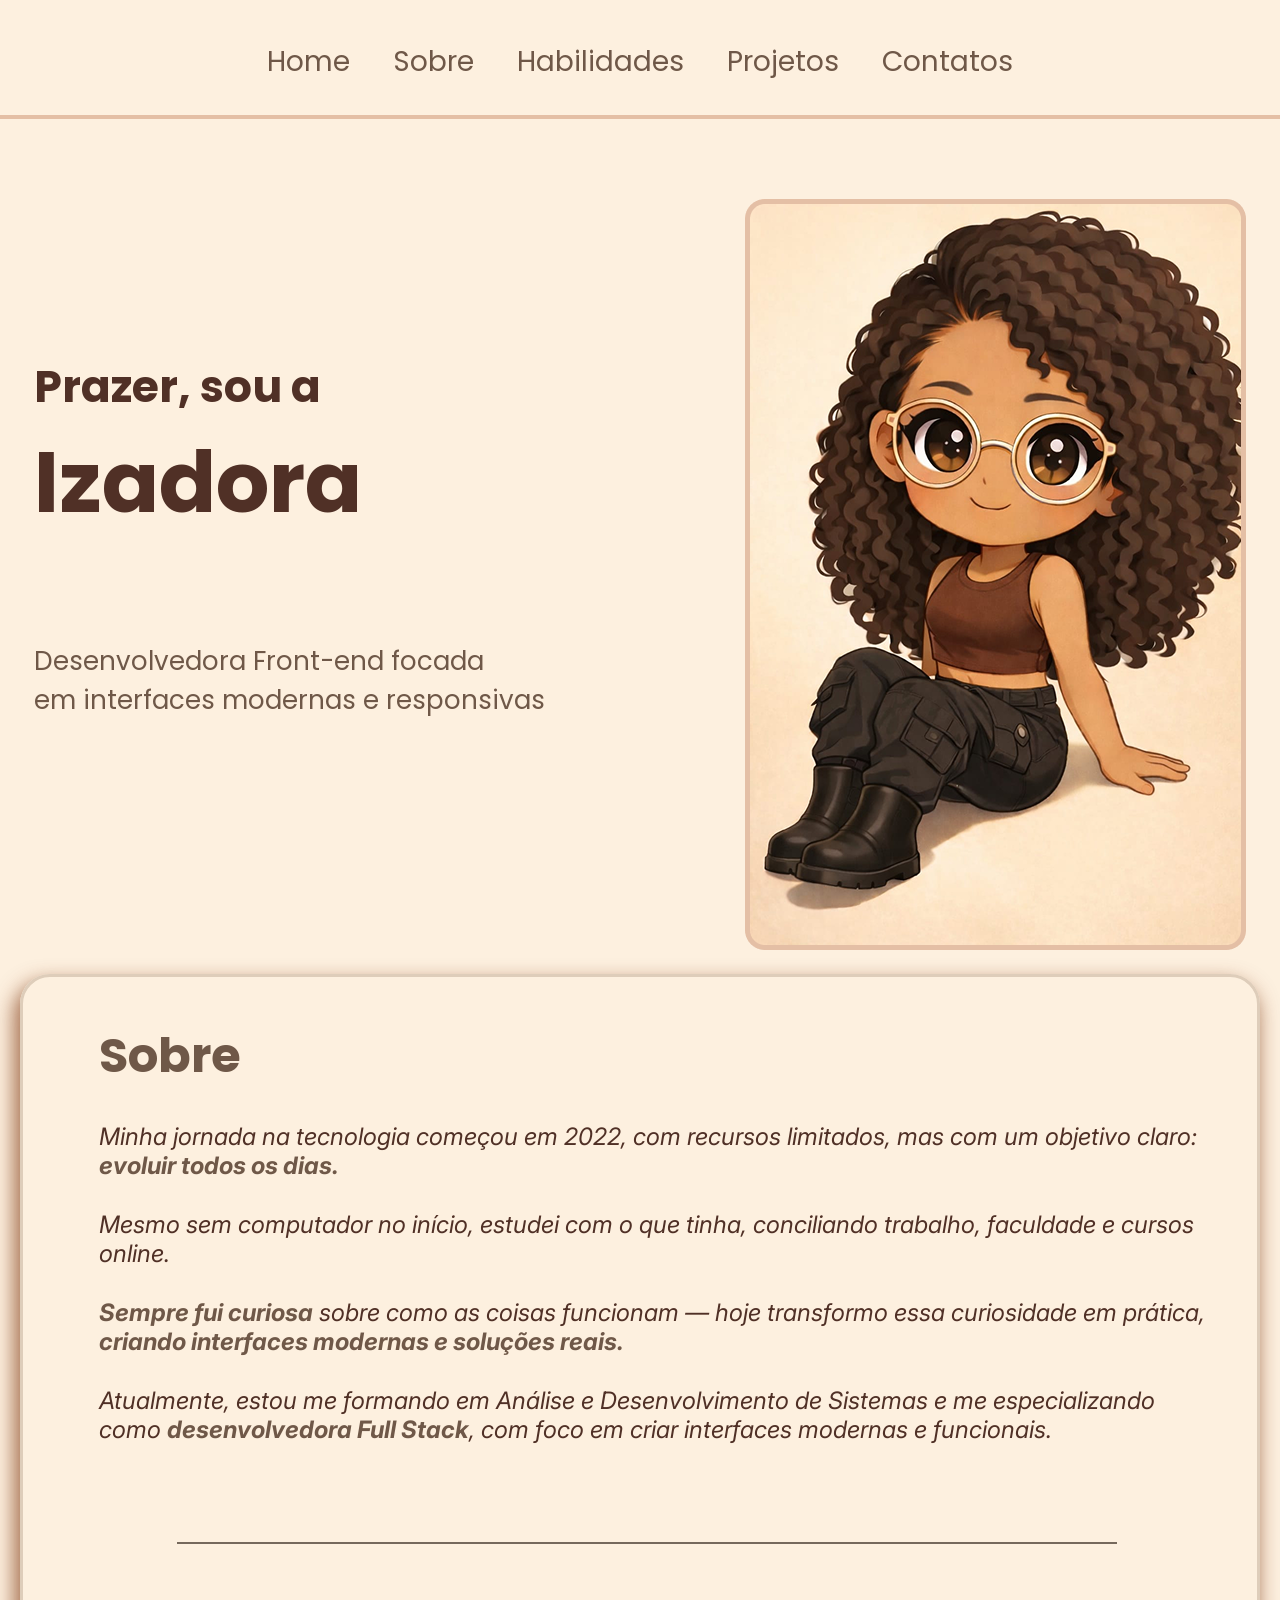
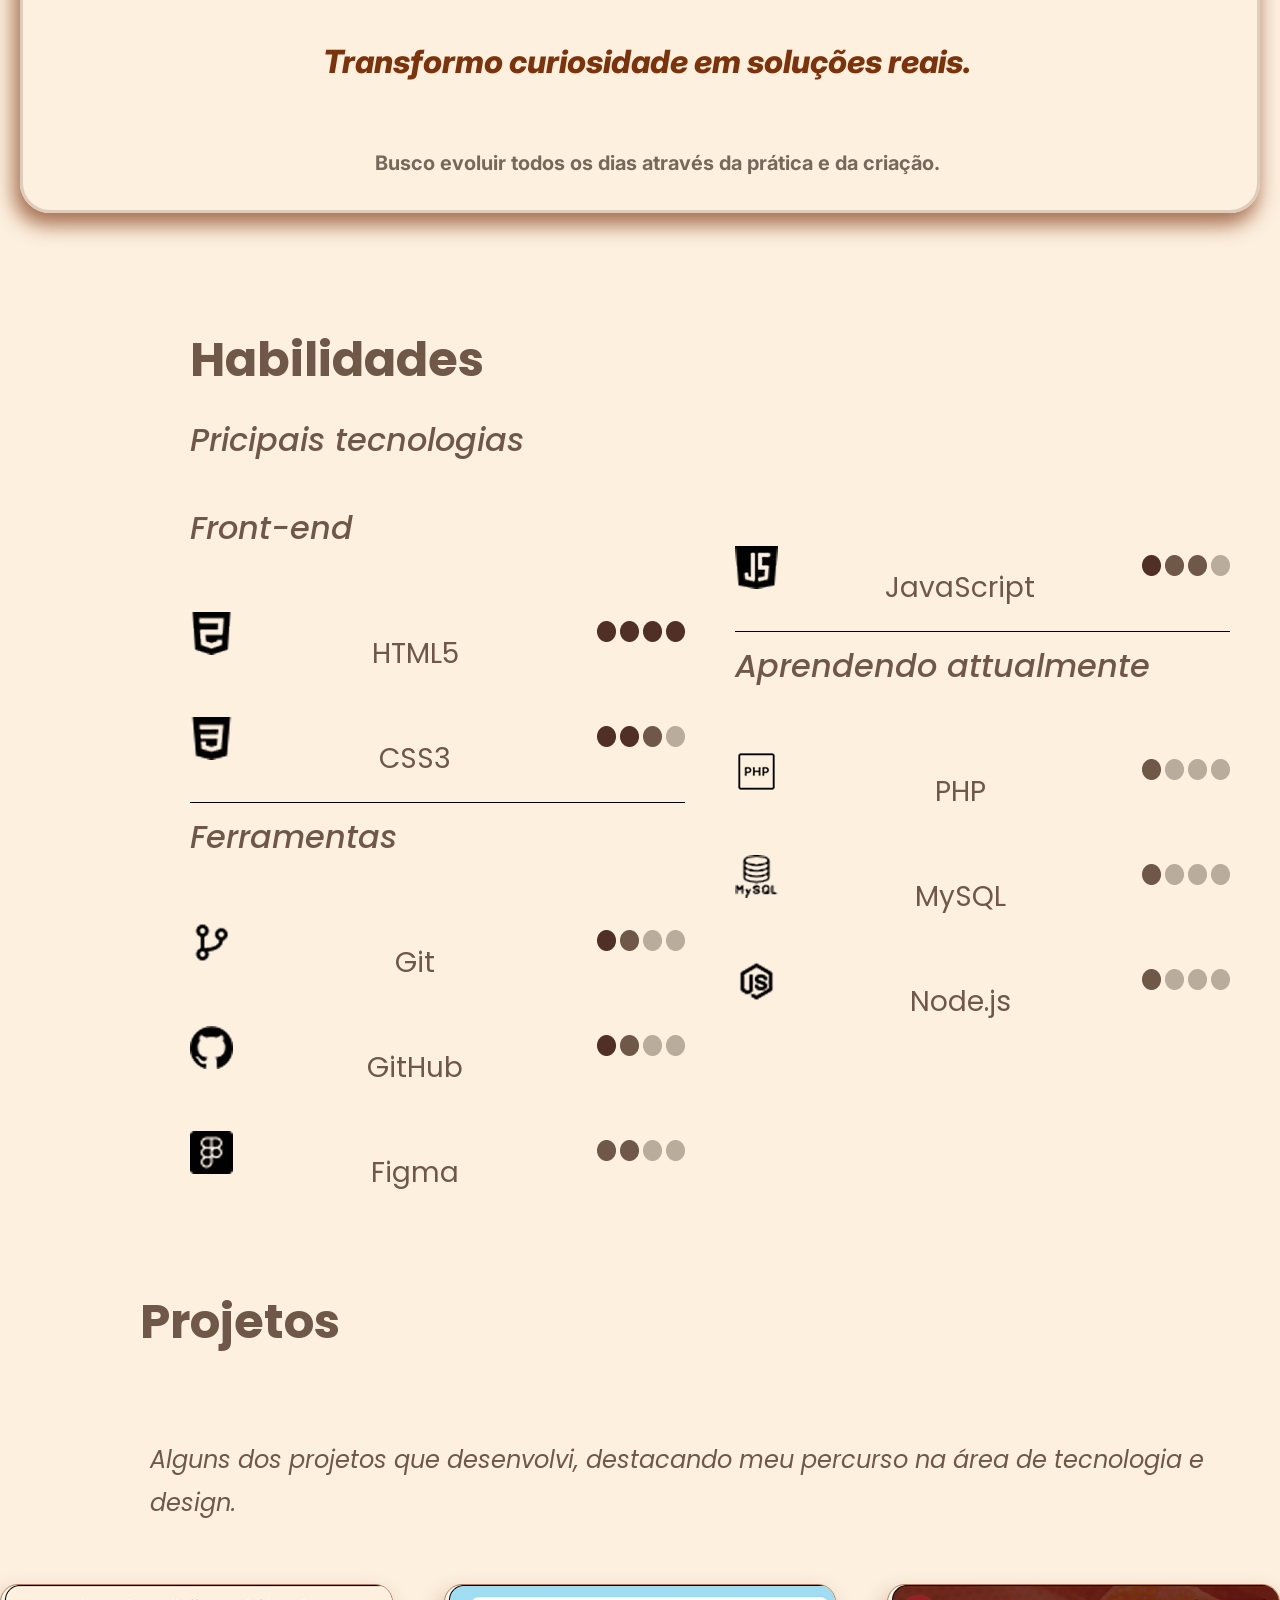
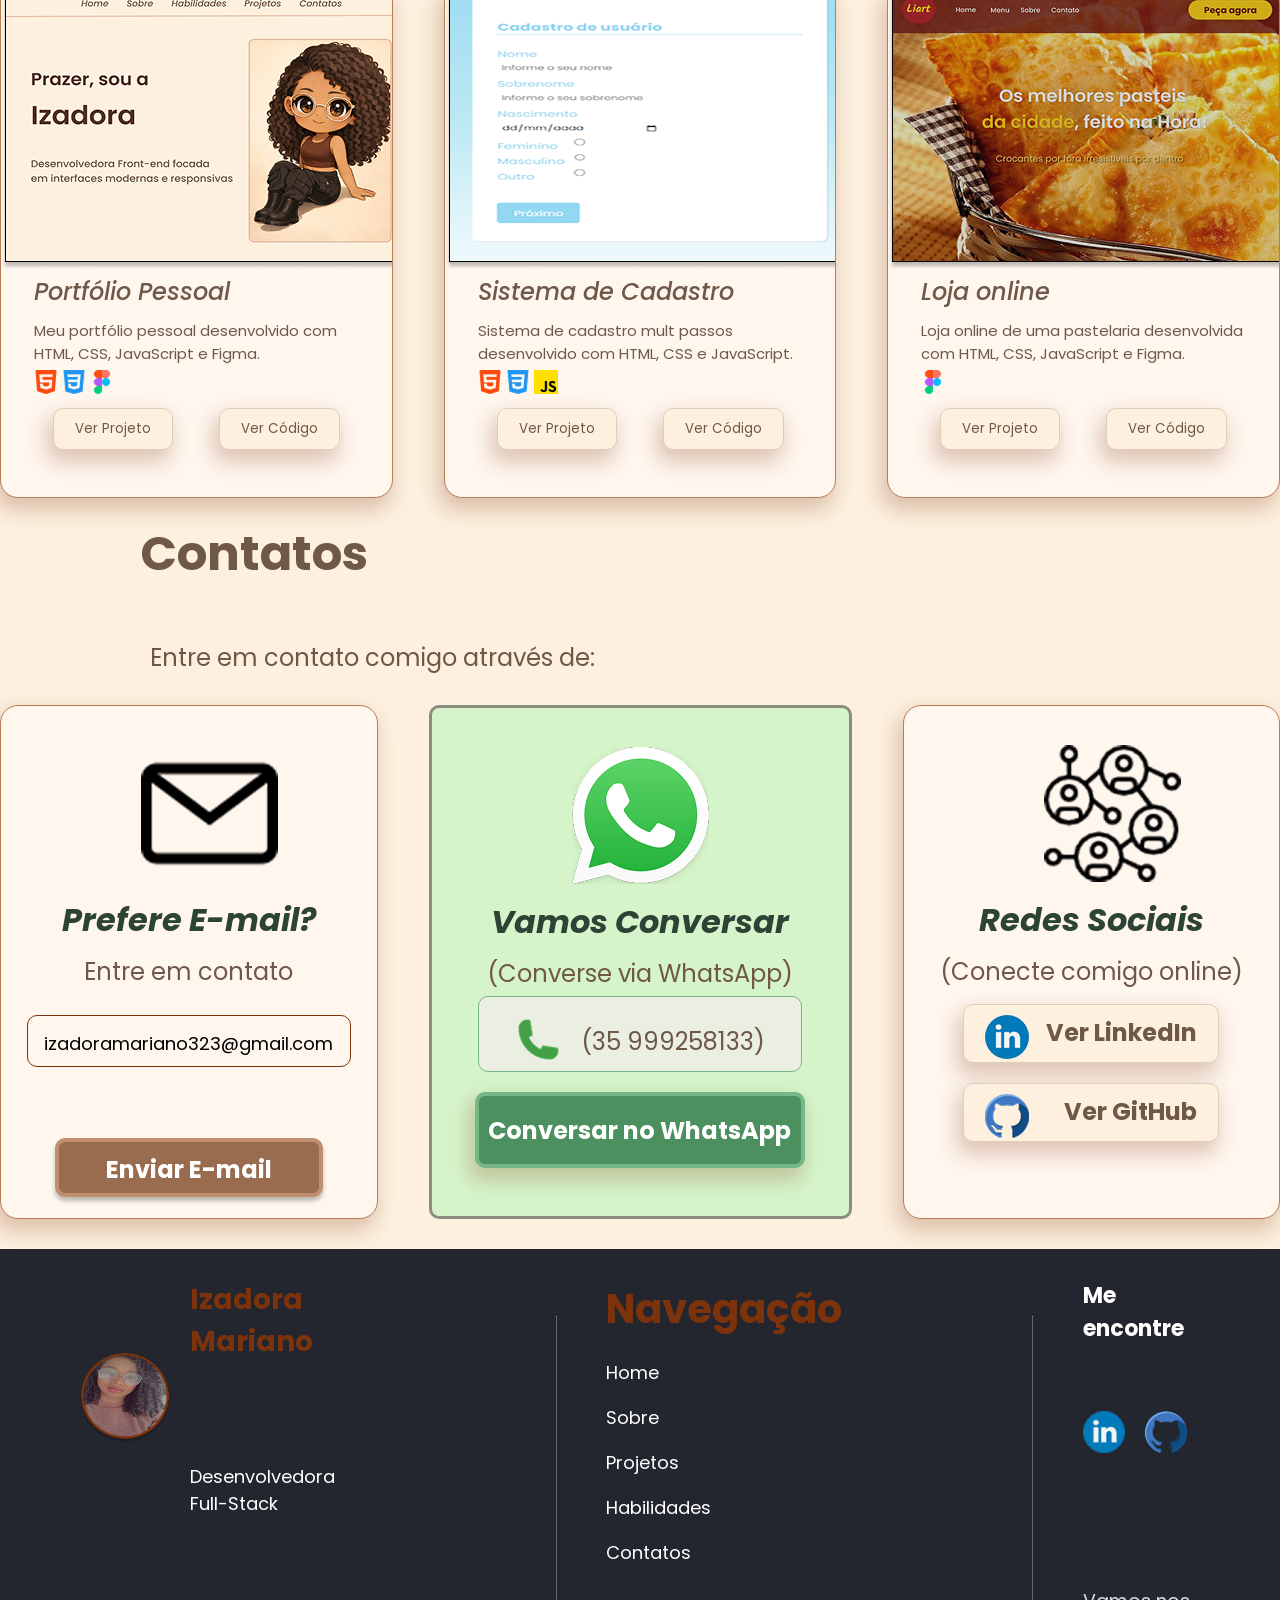
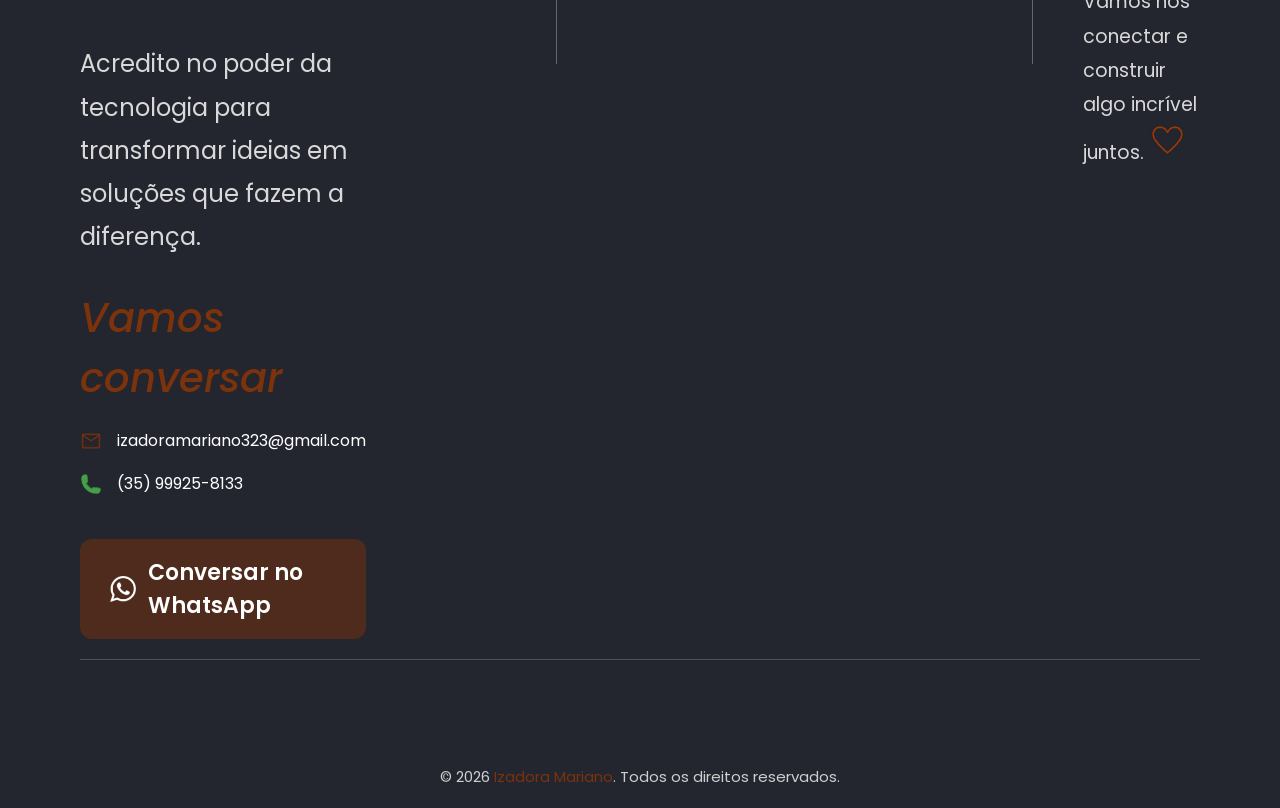
==== index.html @ abb90413 "ajustando o sobre e skill" ====
<!DOCTYPE html>
<html lang="pt-br">

<head>
    <meta charset="UTF-8">
    <meta name="viewport" content="width=device-width, initial-scale=1.0">
    <link rel="stylesheet" href="estilos/style.css">
    <link rel="stylesheet" href="estilos/sobre.css">
    <link rel="stylesheet" href="estilos/skill.css">
    <link rel="stylesheet" href="estilos/works.css">
    <link rel="stylesheet" href="estilos/contato.css">
    <link rel="stylesheet" href="estilos/footer.css">

    <title>Portifólio</title>
</head>

<body>
    <header>
        <nav>
            <a href="#casa">Home</a>
            <a href="#about">Sobre</a>
            <a href="#skills">Habilidades</a>
            <a href="#works">Projetos</a>
            <a href="#cont">Contatos</a>
        </nav>
    </header>
    <section class="home" id="casa">
        <div class="text-home">
            <h1>Prazer, sou a <br> <span>Izadora</span></h1>
            <p>Desenvolvedora Front-end focada <br>
                em interfaces modernas e responsivas</p>
        </div>
        <div class="image-home">
            <img src="assets/chibi-me.png" alt="">
        </div>
    </section>

    <section class="sobre" id="about">
        <div class="text-sobre">
            <h2>Sobre</h2>
            <p>Minha jornada na tecnologia começou em 2022, com recursos limitados, mas com um objetivo claro:
                <span>evoluir todos os dias.</span>
            </p>
            <p>
                Mesmo sem computador no início, estudei com o que tinha, conciliando trabalho, faculdade e cursos
                online.</p>
            <p>
                <span>Sempre fui curiosa</span> sobre como as coisas funcionam — hoje transformo essa curiosidade em
                prática, <span>
                    criando
                    interfaces modernas e soluções reais.
                </span>
            </p>
            <p>Atualmente, estou me formando em Análise e Desenvolvimento de Sistemas e me especializando como
                <span>desenvolvedora Full Stack</span>, com foco em criar interfaces modernas e funcionais.
            </p>
            <hr>
            <h3>Transformo curiosidade em soluções reais.</h3>
            <p class="frase">Busco evoluir todos os dias através da prática e da criação.</p>
        </div>
    </section>


    <section class="habilidades" id="skills">
        <h2>Habilidades</h2>
        <p class="subtitulo">Pricipais tecnologias</p>
        <div class="habilidade-conteudo">
            <div class="esquerda">
                <h3>Front-end</h3>
                <div class="skill">
                    <img src="assets/icons/html (1) 1.png" alt="Icon do HTML5">
                    <a href="#">HTML5</a>
                    <div class="nivel">
                        <img src="assets/icons/bolina-g.png" alt="Bolinha marrom escuro">
                        <img src="assets/icons/bolina-g.png" alt="Bolinha marrom escuro">
                        <img src="assets/icons/bolina-g.png" alt="Bolinha marrom escuro">
                        <img src="assets/icons/bolina-g.png" alt="Bolinha marrom escuro">
                    </div>
                </div>

                <div class="skill">
                    <img src="assets/icons/css-3 1.png" alt="Icon do CSS3">
                    <a href="#">CSS3</a>
                    <div class="nivel">
                        <img src="assets/icons/bolina-g.png" alt="Bolinha marrom escuro">
                        <img src="assets/icons/bolina-g.png" alt="Bolinha marrom escuro">
                        <img src="assets/icons/bolinha-m.png" alt="Bolinha marrom medio">
                        <img src="assets/icons/bolinha-p.png" alt="Bolinha marrom claro">
                    </div>
                </div>

                <hr>

                <h3>Ferramentas</h3>


                <div class="skill">
                    <img src="assets/icons/git 1.png" alt="Icon do GIT">
                    <a href="#">Git</a>
                    <div class="nivel">
                        <img src="assets/icons/bolina-g.png" alt="Bolinha marrom escuro">
                        <img src="assets/icons/bolinha-m.png" alt="Bolinha marrom medio">
                        <img src="assets/icons/bolinha-p.png" alt="Bolinha marrom claro">
                        <img src="assets/icons/bolinha-p.png" alt="Bolinha marrom claro">
                    </div>
                </div>

                <div class="skill">
                    <img src="assets/icons/github (1) 1.png" alt="Icon do GitHub">
                    <a href="#">GitHub</a>
                    <div class="nivel">
                        <img src="assets/icons/bolina-g.png" alt="Bolinha marrom escuro">
                        <img src="assets/icons/bolinha-m.png" alt="Bolinha marrom medio">
                        <img src="assets/icons/bolinha-p.png" alt="Bolinha marrom claro">
                        <img src="assets/icons/bolinha-p.png" alt="Bolinha marrom claro">
                    </div>
                </div>

                <div class="skill">
                    <img src="assets/icons/figma 1.png" alt="Icon do Figma">
                    <a href="#">Figma</a>
                    <div class="nivel">
                        <img src="assets/icons/bolinha-m.png" alt="Bolinha marrom medio">
                        <img src="assets/icons/bolinha-m.png" alt="Bolinha marrom medio">
                        <img src="assets/icons/bolinha-p.png" alt="Bolinha marrom claro">
                        <img src="assets/icons/bolinha-p.png" alt="Bolinha marrom claro">
                    </div>
                </div>



            </div>

            <div class="direita">
                <div class="skill">
                    <img src="assets/icons/script-java 1.png" alt="Icon do JavaScript">
                    <a href="#">JavaScript </a>
                    <div class="nivel">
                        <img src="assets/icons/bolina-g.png" alt="Bolinha marrom escuro">
                        <img src="assets/icons/bolinha-m.png" alt="Bolinha marrom medio">
                        <img src="assets/icons/bolinha-m.png" alt="Bolinha marrom medio">
                        <img src="assets/icons/bolinha-p.png" alt="Bolinha marrom claro">
                    </div>
                </div>

                <hr>

                <h3>Aprendendo attualmente</h3>

                <div class="skill">
                    <img src="assets/icons/php-50 1.png" alt="Icon do PHP">
                    <a href="#">PHP</a>
                    <div class="nivel">
                        <img src="assets/icons/bolinha-m.png" alt="Bolinha marrom medio">
                        <img src="assets/icons/bolinha-p.png" alt="Bolinha marrom claro">
                    <img src="assets/icons/bolinha-p.png" alt="Bolinha marrom claro">
                        <img src="assets/icons/bolinha-p.png" alt="Bolinha marrom claro">
                    </div>
                </div>

                <div class="skill">
                    <img src="assets/icons/mysql 1.png" alt="Icon do MySQL">
                    <a href="#">MySQL</a>
                    <div class="nivel">
                    <img src="assets/icons/bolinha-m.png" alt="Bolinha marrom medio">
                        <img src="assets/icons/bolinha-p.png" alt="Bolinha marrom claro">
                        <img src="assets/icons/bolinha-p.png" alt="Bolinha marrom claro">
                        <img src="assets/icons/bolinha-p.png" alt="Bolinha marrom claro">
                    </div>
                </div>

                <div class="skill">
                    <img src="assets/icons/nodejs 1.png" alt="Icon do Node.js">
                    <a href="#">Node.js</a>
                    <div class="nivel">
                        <img src="assets/icons/bolinha-m.png" alt="Bolinha marrom medio">
                        <img src="assets/icons/bolinha-p.png" alt="Bolinha marrom claro">
                        <img src="assets/icons/bolinha-p.png" alt="Bolinha marrom claro">
                        <img src="assets/icons/bolinha-p.png" alt="Bolinha marrom claro">
                    </div>
                </div>

            </div>

        </div>
    </section>


    <section class="work" id="works">

        <h2>Projetos</h2>

        <p class="descricao">
            Alguns dos projetos que desenvolvi, destacando meu percurso
            na área de tecnologia e design.
        </p>

        <div class="box">

            <div class="box-conteiner">

                <div class="content">

                    <img src="assets/icons/port-mini.png" alt="Portfólio">

                    <h3>Portfólio Pessoal</h3>

                    <p>
                        Meu portfólio pessoal desenvolvido com HTML,
                        CSS, JavaScript e Figma.
                    </p>

                    <div class="tecnologias">

                        <img src="assets/icons/html-5 pp.png">
                        <img src="assets/icons/css-3 pp.png">
                        <img src="assets/icons/figma pp.png">

                    </div>

                    <div class="botoes">

                        <button>Ver Projeto</button>
                        <button>Ver Código</button>

                    </div>



                </div>



            </div>


            <div class="box-conteiner">

                <div class="content">

                    <img src="assets/icons/formulario.png" alt="formulario">

                    <h3>Sistema de Cadastro</h3>

                    <p>
                        Sistema de cadastro mult passos desenvolvido com HTML, CSS e JavaScript.
                    </p>

                    <div class="tecnologias">

                        <img src="assets/icons/html-5 pp.png">
                        <img src="assets/icons/css-3 pp.png">
                        <img src="assets/icons/js pp.png">

                    </div>

                    <div class="botoes">

                        <button>Ver Projeto</button>
                        <button>Ver Código</button>

                    </div>



                </div>



            </div>

            <div class="box-conteiner">

                <div class="content">


                    <img src="assets/icons/loja-mini.png" alt="Loja">

                    <h3>Loja online</h3>

                    <p>
                        Loja online de uma pastelaria desenvolvida com HTML, CSS, JavaScript e Figma.
                    </p>

                    <div class="tecnologias">

                        <img src="assets/icons/figma pp.png">

                    </div>

                    <div class="botoes">

                        <button>Ver Projeto</button>
                        <button>Ver Código</button>

                    </div>



                </div>



            </div>

        </div>


    </section>

    <section class="contatos" id="cont">
        <h2>Contatos</h2>
        <p>Entre em contato comigo através de:</p>

        <div class="box-cont">
            <div class="cont-conteiner">
                <div class="cont-conteudo">
                    <img src="assets/icons/e-mail (1) 1.png" alt="e-mail">

                    <h3>Prefere E-mail?</h3>
                    <p>Entre em contato </p>
                    <p id="e-mail">izadoramariano323@gmail.com</p>
                    <div class="botao">
                        <button>Enviar E-mail</button>
                    </div>
                </div>
            </div>

            <div class="cont-whats">
                <div class="cont-conteudo">
                    <img src="assets/icons/whatsapp (1) 1.png" alt="whatsapp">

                    <h3>Vamos Conversar</h3>
                    <p>(Converse via WhatsApp) </p>
                    <div class="chamada">
                        <img src="assets/icons/chamada-telefonica 1.png" alt="chamada">
                        <p>(35 999258133)</p>
                    </div>
                    <div class="btn-whats">
                        <button>Conversar no WhatsApp</button>
                    </div>
                </div>
            </div>

            <div class="cont-conteiner">
                <div class="cont-conteudo">
                    <img src="assets/icons/rede 1.png" alt="rede">

                    <h3>Redes Sociais</h3>
                    <p>(Conecte comigo online)</p>
                    <div class="botao-box">
                        <div class="but">
                            <button><img src="assets/icons/linkedin (2) 1.png" alt="linkedin">Ver LinkedIn</button>
                        </div>
                        <div class="but">
                            <button><img src="assets/icons/github.png" alt="github">Ver GitHub</button>
                        </div>
                    </div>
                </div>
            </div>
        </div>
    </section>
    <footer id="cont">

    <div class="footer-container">

        <!-- ================= CONTATO ================= -->

        <div class="footer-contato">

            <div class="perfil">

                <img src="assets/Ellipse 42.png" alt="Imagem da desenvolvedora">

                <div class="apresentacao">
                    <h2>Izadora Mariano</h2>
                    <p>Desenvolvedora Full-Stack</p>
                </div>

            </div>

            <p class="descricao">
                Acredito no poder da tecnologia para transformar ideias em soluções que fazem a diferença.
            </p>

            <h3>Vamos conversar</h3>

            <div class="contato">
                <img src="assets/icons/e-mail-marrom.png" alt="E-mail">
                <span>izadoramariano323@gmail.com</span>
            </div>

            <div class="contato">
                <img src="assets/icons/chamada-telefonica 1.png" alt="Telefone">
                <span>(35) 99925-8133</span>
            </div>

            <a
                href="https://wa.me/5535999258133"
                target="_blank"
                class="but-whats">

                <img src="assets/icons/whatsapp-white.png" alt="WhatsApp">

                Conversar no WhatsApp

            </a>

        </div>

        <!-- Linha -->

        <div class="linha"></div>

        <!-- ================= NAVEGAÇÃO ================= -->

        <div class="footer-nav">

            <h2>Navegação</h2>

            <ul>

                <li><a href="#casa">Home</a></li>

                <li><a href="#about">Sobre</a></li>

                <li><a href="#works">Projetos</a></li>

                <li><a href="#skills">Habilidades</a></li>

                <li><a href="#cont">Contatos</a></li>

            </ul>

        </div>

        <!-- Linha -->

        <div class="linha"></div>

        <!-- ================= REDES SOCIAIS ================= -->

        <div class="footer-social">

            <h2>Me encontre</h2>

            <div class="redes">

                <a href="https://www.linkedin.com/" target="_blank">
                    <img src="assets/icons/linkedin (2) 1.png" alt="LinkedIn">
                </a>

                <a href="https://github.com/" target="_blank">
                    <img src="assets/icons/github.png" alt="GitHub">
                </a>

            </div>

            <p>
                Vamos nos conectar e construir algo incrível juntos. <img src="assets/icons/coração-marrom.png" alt="">
            </p>

        </div>

    </div>

    <!-- ================= COPYRIGHT ================= -->

    <div class="footer-copy">

        <p>
            © 2026 <span>Izadora Mariano</span>. Todos os direitos reservados.
        </p>

    </div>

</footer>
</body>

</html>
---- estilos/style.css ----
@charset "UTF-8";

@import url('https://fonts.googleapis.com/css2?family=Poppins:ital,wght@0,100;0,200;0,300;0,400;0,500;0,600;0,700;0,800;0,900;1,100;1,200;1,300;1,400;1,500;1,600;1,700;1,800;1,900&display=swap');

@import url('https://fonts.googleapis.com/css2?family=Inter:ital,opsz,wght@0,14..32,100..900;1,14..32,100..900&display=swap');

* {
    padding: 0;
    margin: 0;
    box-sizing: border-box;
}

@media (max-width:767px){

.home{

    flex-direction:column-reverse;
    gap:30px;
    padding:30px;
    text-align:center;

}

.text-home{

    text-align:center;

}

h1{

    font-size:42px;

}

h1 span{

    font-size:60px;

}

.text-home p{

    font-size:20px;
    padding-top:20px;

}

.image-home img{

    width:260px;

}

}

body {
    background: #FDF0DF;
}

nav {
    display: flex;
    justify-content: center;
    gap: 43px;
    border-bottom: 4px solid #E4BFA5;
    padding-bottom: 32px;
}

a {
    text-decoration: none;
    padding-top: 41px;
    font-size: 32px;
    font-family: "Poppins", sans-serif;
    color: #6F5848;

}
a:hover{
 transform: scale(0.75);
 border-bottom: 3px solid #DECDBA;

}

.home {
    display: flex;
    justify-content: center;
    align-items: center;
    gap: 200px;

}

.text-home {
    text-align: justify;
}

h1 {
    color: #503026;
    font-size: 44px;
    font-family: "Poppins", sans-serif;
}

h1>span {
    font-size: 85px;
}

p {
    color: #6F5848;
    font-size: 26px;
    font-family: "Poppins", sans-serif;
    padding-top: 95px;
}
@keyframes float {
  0% {
    transform: translateY(0px);
  }

  50% {
    transform: translateY(-12px);
  }

  100% {
    transform: translateY(0px);
  }
}


.image-home {
    padding-top: 80px;
    animation: float 4s ease-in-out infinite;
}

.image-home:hover{
    transform: scale(1.03);
}

@media (max-width:767px){
    nav{
        display: none;
    }
}
---- estilos/sobre.css ----
@charset "UTF-8";

@import url('https://fonts.googleapis.com/css2?family=Poppins:ital,wght@0,100;0,200;0,300;0,400;0,500;0,600;0,700;0,800;0,900;1,100;1,200;1,300;1,400;1,500;1,600;1,700;1,800;1,900&display=swap');

@import url('https://fonts.googleapis.com/css2?family=Inter:ital,opsz,wght@0,14..32,100..900;1,14..32,100..900&display=swap');



* {
    padding: 0;
    margin: 0;
    box-sizing: border-box;
}



.sobre {
    min-height: 100vh;
    padding: 20px; /* menos espaço interno */
    display: flex;
    justify-content: center;
    align-items: flex-start;
}



.text-sobre {
    width: 1320px;
    height: 839px;
    padding: 23px 42px 79px 56px;
    border: 3px solid #DECDBA;
    border-radius: 30px;
    box-shadow: -4px 10px 20px 2px  #7c330cac;
    animation: float 4s ease-in-out infinite;
    
}

.text-sobre>h2 {
    padding: 20px 0 0 20px;
    font-size: 48px;
    font-family: "Poppins", sans-serif;
    color: #6F5848;
}

.text-sobre>p {
    color: #503026;
    font-size: 24px;
    font-family: "Inter", sans-serif;
    font-weight: 400;
    font-style: italic;
    padding-top: 30px;
    margin-left: 20px;
   
}

.text-sobre> p>span{
    color: #6F5848;
    font-weight: bold;
    font-style: italic;
}

.text-sobre>hr{
    margin: 98px;
    border: none;
    height: 2px;
    background-color: #76695C;
}

.text-sobre>h3{
    color: #7C330C;
    font-family: "Inter", sans-serif;
    font-size: 32px;
    font-weight: 800;
    font-style: italic;
    text-align: center;
}

.text-sobre>.frase{
    text-align: center;
    color: #76695C;
    font-size: 20px;
    font-family: "Inter", sans-serif;
    font-weight: bold;
    font-style: normal;
}

@media (max-width:767px){
    .text-sobre{
        width: 95%;        /* ocupa quase toda a largura */
        height: auto;      /* cresce conforme o conteúdo */
        padding: 20px;     /* espaçamento mais leve */
    }

    .text-sobre>h2 {
        font-size: 2rem;   /* título proporcional */
        padding: 10px 0;
    }

    .text-sobre>p {
        font-size: 1rem;   /* texto confortável para leitura */
        font-weight: 300;
        padding-top: 10px;
        margin-left: 0;    /* evita deslocar texto */
    }

    .text-sobre>hr{
        margin: 24px auto; /* centraliza */
        width: 80%;        /* não ultrapassa a tela */
    }

    .text-sobre>h3{
        font-size: 1.3rem;
    }

    .text-sobre>.frase{
        font-size: 1rem;
    }
}
---- estilos/skill.css ----
@charset "UTF-8";

@import url('https://fonts.googleapis.com/css2?family=Poppins:ital,wght@0,100;0,200;0,300;0,400;0,500;0,600;0,700;0,800;0,900;1,100;1,200;1,300;1,400;1,500;1,600;1,700;1,800;1,900&display=swap');

@import url('https://fonts.googleapis.com/css2?family=Inter:ital,opsz,wght@0,14..32,100..900;1,14..32,100..900&display=swap');

* {
    padding: 0;
    margin: 0;
    box-sizing: border-box;
}


.habilidades {
    width: 100%;
    min-height: 100vh; /* ocupa a tela inteira, mas cresce se precisar */
    margin: auto;
    padding: 50px;
}


.habilidades>h2 {
    padding: 20px 0 20px 140px;
    font-size: 48px;
    font-family: "Poppins", sans-serif;
    color: #6F5848;

}

.subtitulo {
    padding: 0 0 0 140px;
}

.subtitulo,
h3 {

    color: #6F5848;
    font-size: 32px;
    font-family: "Poppins", sans-serif;
    font-weight: 500;
    font-style: italic;
    margin-bottom: 40px;
}

.habilidade-conteudo {
    padding: 0 0 0 140px;
    display: grid;
    grid-template-columns: 1fr 1fr;
    gap: 50px;
}

a {
    text-decoration: none;
    padding-top: 41px;
    font-size: 28px;
    font-family: "Poppins", sans-serif;
    color: #6F5848;

}


.skill {
    display: flex;
    justify-content: space-between;
    align-items: center;
    margin: 22px 0;
}

.linha,
hr {

    border: none;
    border-top: 1px solid black;
    margin-bottom: 10px;
}

.linha {
    margin: 35px 0 10px 140px;
}

@media (max-width: 760px){
  .habilidade-conteudo {
    grid-template-columns: 1fr; /* em vez de flex-direction */
    padding: 0; /* remove o padding lateral para caber melhor */
  }

  .esquerda, .direita {
    width: 100%;
  }

  .skill {
    display: flex;
    align-items: center;
    gap: 10px;
  }

  .skill img {
    width: 20px;
    height: auto;
  }

  .habilidades > h2 {
    font-size: 1.5rem;
    text-align: center;
    padding: 20px 0;
  }

  .subtitulo {
    text-align: center;
    font-size: 1rem;
    padding: 0;
  }
}
---- estilos/works.css ----
.work>h2 {
    padding: 20px 0 20px 140px;
    font-size: 48px;
    font-family: "Poppins", sans-serif;
    color: #6F5848;

}

.work>p {
    color: #6F5848;
    font-size: 24px;
    font-family: "Poppins", sans-serif;
    font-weight: 400;
    font-style: italic;
    margin-left: 150px;
    padding: 30px 0 30px 0;
}

.box {
    display: flex;
    justify-content: center;
    gap: 51px;
}



.box-conteiner {
    width: 400px;
    height: 514px;
    background: #fff6ee;
    border-radius: 18px;
    overflow: hidden;

    border: 1px solid #b77d56;

    box-shadow: -4px 10px 20px 2px rgba(124, 51, 12, 0.25);

    transition: .35s;
    animation: float 4s ease-in-out infinite;
}

.content>h3 {
    font-size: 24px;
    margin-bottom: 0;
    padding: 0 33px 0 33px;
    margin-bottom: 10px;
}

.content>p {
    font-size: 15px;
    padding: 0 33px 0 33px;
    margin-bottom: 5px;
}

.tecnologias {
    padding: 0 33px 0 33px;
}

.botoes {
    display: flex;
    justify-content: center;
    gap: 46px;
}

button {
    padding: 10px 21px;
    margin-top: 10px;
    border-radius: 10px;
    background: #FDF0DF;
    color: #6F5848;
    font-family: "Poppins", sans-serif;
    box-shadow: -4px 10px 20px 2px rgba(124, 51, 12, 0.25);
    border: 1px solid #DECDBA;
    cursor: pointer;

}

button:hover {
    text-decoration: underline;
    box-shadow: none;
    padding: 12px 23px;
    transition: 0.3s;


}
---- estilos/contato.css ----
.contatos>h2 {
    padding: 20px 0 20px 140px;
    font-size: 48px;
    font-family: "Poppins", sans-serif;
    color: #6F5848;

}

.contatos>p {
    color: #6F5848;
    font-size: 24px;
    font-family: "Poppins", sans-serif;
    margin-left: 150px;
    padding: 30px 0 30px 0;
}


.box-cont {
    display: flex;
    justify-content: center;
    gap: 51px;
}

.cont-conteiner {
    width: 400px;
    height: 514px;
    background: #fff6ee;
    border-radius: 18px;
    overflow: hidden;

    border: 1px solid #b77d56;

    box-shadow: -4px 10px 20px 2px rgba(124, 51, 12, 0.25);

    transition: .35s;
    animation: float 4s ease-in-out infinite;
}

.cont-conteudo>img {
    margin: 39px 140px 10px;
}

.cont-conteudo>h3 {
    font-size: 32px;
    font-weight: 500;
    text-align: center;
    margin-bottom: 0;
    padding: 0 33px 0 33px;
    margin-bottom: 10px;
}

.cont-conteudo>p {
    text-align: center;
    font-size: 24px;
    padding: 0 33px 0 33px;
    margin-bottom: 5px;
}

#e-mail {
    font-size: 18px;
    color: black;
    padding: 14px 12px 9px 12px;
    margin: 26px;
    border: 1px solid #7C330C;
    border-radius: 10px;
}

.botao {
    display: flex;
    justify-content: center;
    margin-top: 61px;
}

.botao>button {
    width: 268px;
    height: 59px;
    color: white;
    font-size: 24px;
    font-weight: bold;
    font-family: "Poppins", sans-serif;
    background: #996C4F;
    border: 4px solid #C28E70;
    box-shadow: 0 4px 4px 0 rgba(0, 0, 0, 0.25);
}

.cont-whats {
    background: #D6F4CA;
    border: 3px solid #898E80;
    border-radius: 10px;
     animation: float 4s ease-in-out infinite;
}

.cont-conteudo>h3 {
    color: #2D4336;
    font-weight: bold;
}

.chamada {
    display: flex;
    justify-content: center;
    align-items: center;
    gap: 20px;
    background: #EAEFE1;
    width: 324px;
    height: 76px;
    margin: auto;
    padding: 0;
    border: 1px solid #76B788;
    border-radius: 10px;
   

}

.chamada>img {
    margin-top: 10px;
    width: 45px;
    height: 45px;
}

.chamada>p {
    margin-bottom: 80px;
    font-size: 24px;
}

.btn-whats>button {
    color: white;
    font-size: 24px;
    font-family: "Poppins", sans-serif;
    font-weight: bold;
    width: 330px;
    height: 76px;
    background: #4C905F;
    border: 4px solid #76B788;
    margin: 20px 30px 0 43px;
    padding: 0;
}

.botao-box {
    display: flex;
    flex-direction: column;
}

.but>button {
    display: flex;
    justify-content: space-between;
    width: 256px;
    height: 59px;
    margin: 10px auto;
    
    font-size: 24px;
    font-weight: bold;
}

button>img {
    width: 44px;
    height: 44px;
}
---- estilos/footer.css ----
/* ===========================
   FOOTER
=========================== */

footer {
    background-color: #23252F;
    color: #FFFFFF;
    padding: 30px 80px 20px;
    margin-top: 30px;
    font-family: "Poppins", sans-serif;
}

/* Container principal */

.footer-container {
    display: flex;
    justify-content: space-between;
    align-items: flex-start;
    gap: 50px;
}

/* ===========================
   COLUNAS
=========================== */

.footer-contato {
    width: 40%;
}

.footer-nav,
.footer-social {
    width: 25%;
}

/* ===========================
   PERFIL
=========================== */

.perfil {
    display: flex;
    align-items: center;
    gap: 20px;
    margin-bottom: 30px;
}

.perfil img {
    width: 90px;
    height: 90px;
    border-radius: 50%;
    object-fit: cover;
}

.apresentacao h2 {
    font-size: 28px;
    color: #7C330C;
    margin-bottom: 5px;
}

.apresentacao p {
    font-size: 18px;
    color: #FFFFFF;
}

/* ===========================
   DESCRIÇÃO
=========================== */

.descricao {
    margin: 30px 0;
    color: #D9D9D9;
    line-height: 1.8;
    font-size: 24px;
}

/* ===========================
   TÍTULOS
=========================== */

.footer-contato h3,
.footer-nav h2,
.footer-social h2 {
    margin-bottom: 20px;
    font-size: 22px;
}
.footer-contato>h3{
    color: #7C330C;
    font-size: 40px;
}

/* ===========================
   CONTATOS
=========================== */

.contato {
    display: flex;
    align-items: center;
    gap: 15px;
    margin-bottom: 18px;
}

.contato img {
    width: 22px;
    height: 22px;
}

.contato span {
    font-size: 16px;
}

/* ===========================
   BOTÃO WHATSAPP
=========================== */

.but-whats {
    display: inline-flex;
    align-items: center;
    gap: 12px;
    margin-top: 25px;
    padding: 17px 30px;
    background-color: rgb(124, 51, 12, 50%);
    color: white;
    text-decoration: none;
    border-radius: 12px;
    font-weight: 600;
    font-size: 22px;
    transition: 0.3s;
}

.but-whats:hover {
    text-decoration: underline;
    padding: 17px 30px;
}

.but-whats img {
    width: 26px;
    height: 26px;
}

/* ===========================
   LINHAS DIVISÓRIAS
=========================== */

.linha {
    width: 1px;
    min-height: 350px;
    background-color: rgba(255,255,255,0.3);
}

/* ===========================
   NAVEGAÇÃO
=========================== */
.footer-nav h2{
    font-size: 40px;
    color: #7C330C;
}
.footer-nav ul {
    list-style: none;
    padding: 0;
}

.footer-nav li {
    margin-bottom: 18px;
}

.footer-nav a {
    text-decoration: none;
    color: white;
    font-size: 18px;
    transition: 0.3s;
}

.footer-nav a:hover {
    color: #E18A61;
}

/* ===========================
   REDES SOCIAIS
=========================== */

.redes {
    display: flex;
    gap: 20px;
    margin: 25px 0;
}

.redes a {
    transition: 0.3s;
}

.redes a:hover {
    transform: translateY(-5px);
}

.redes img {
    width: 42px;
    height: 42px;
}

.footer-social p {
    color: #D9D9D9;
    line-height: 1.8;
    font-size: 19px;
}


/* ===========================
   COPYRIGHT
=========================== */

.footer-copy {
    margin-top: 20px;
    padding-top: 10px;
    border-top: 1px solid rgba(255,255,255,0.2);
    text-align: center;
}

.footer-copy p {
    color: #CFCFCF;
    font-size: 15px;

}
.footer-copy span{
    color: #7C330C;
}
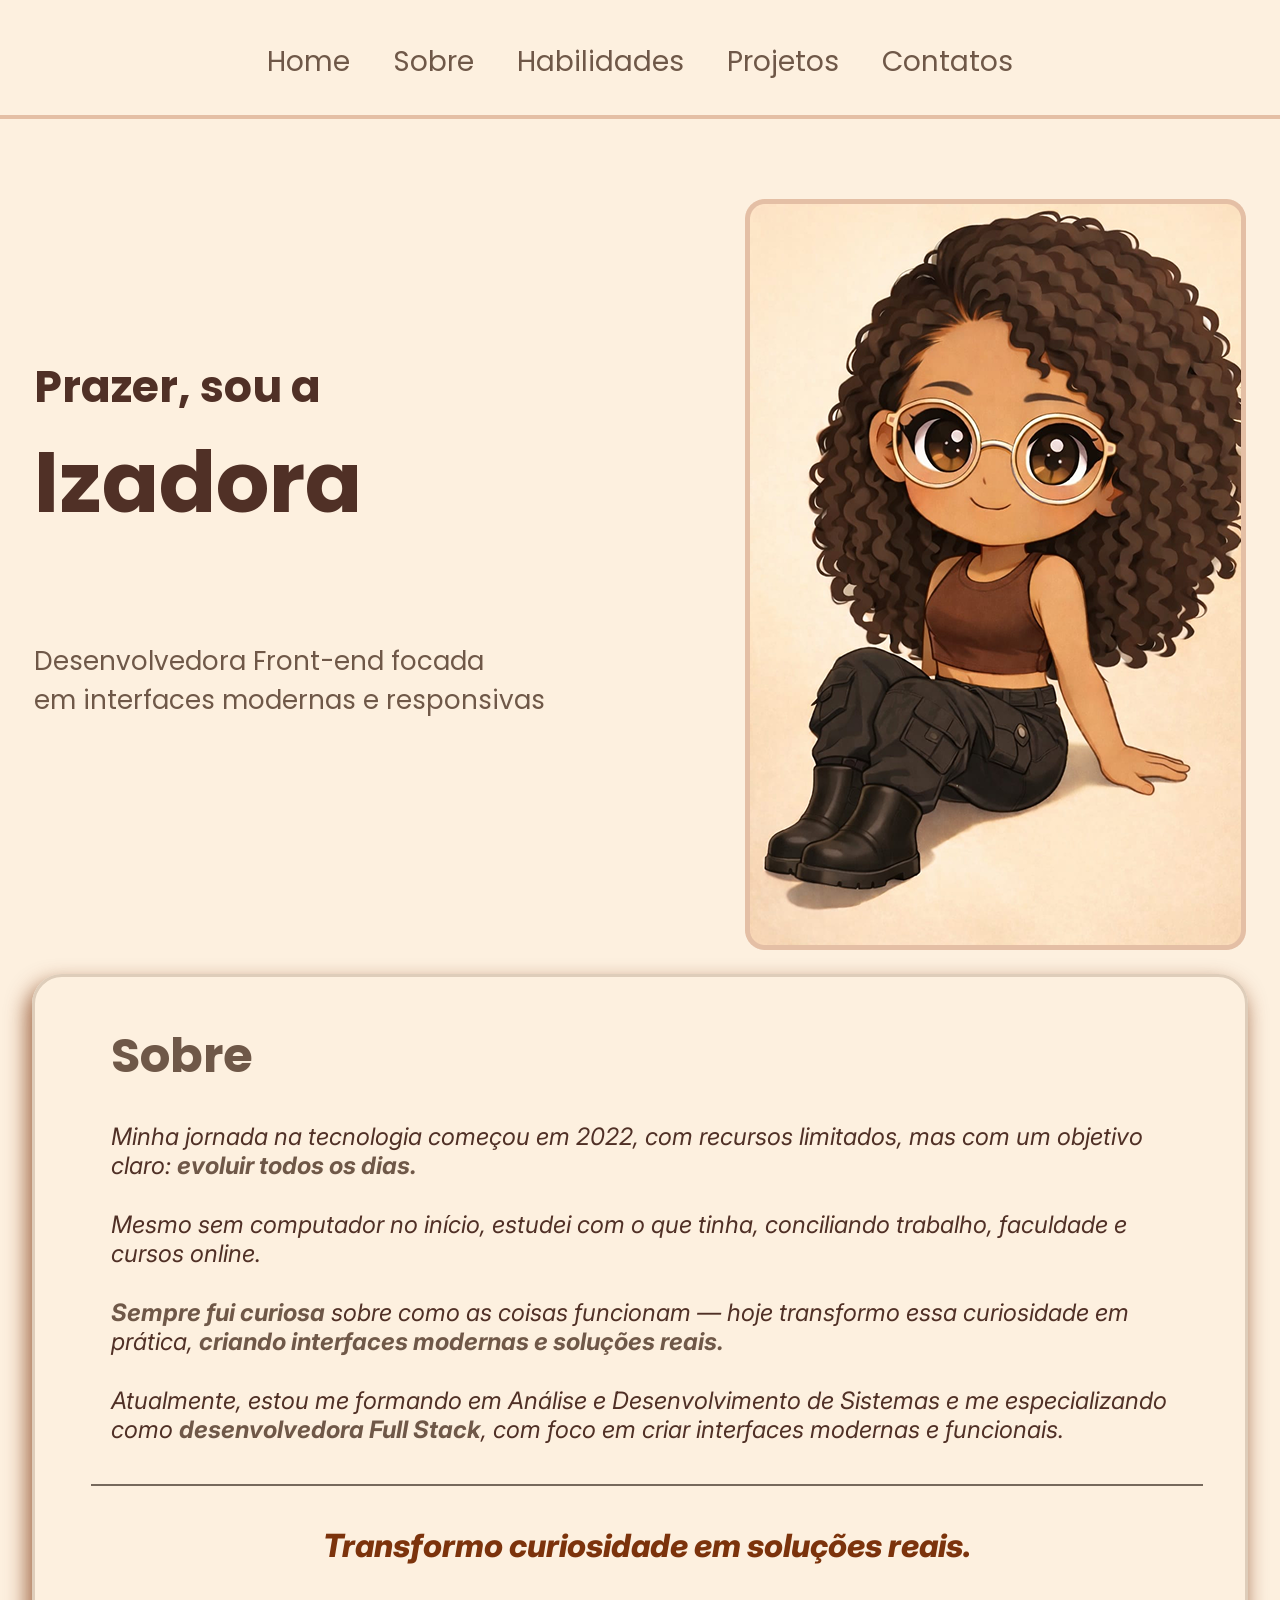
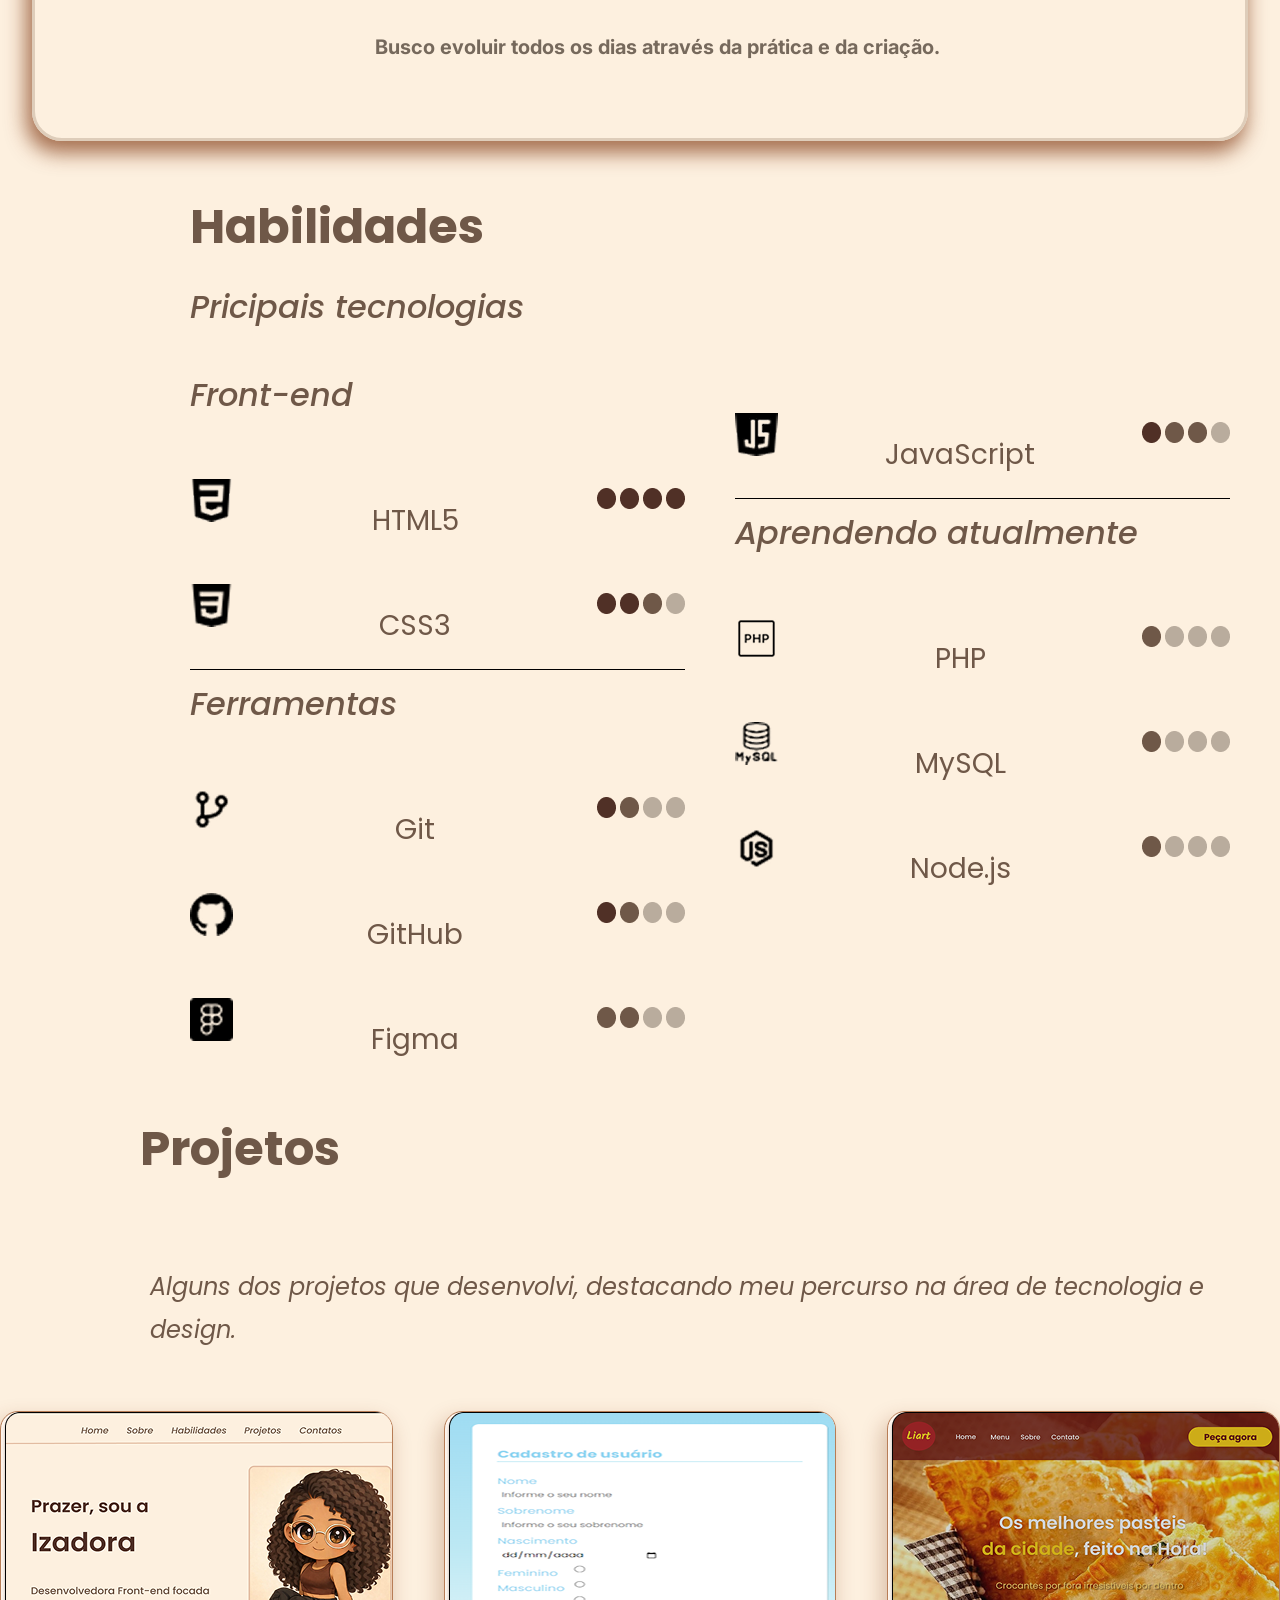
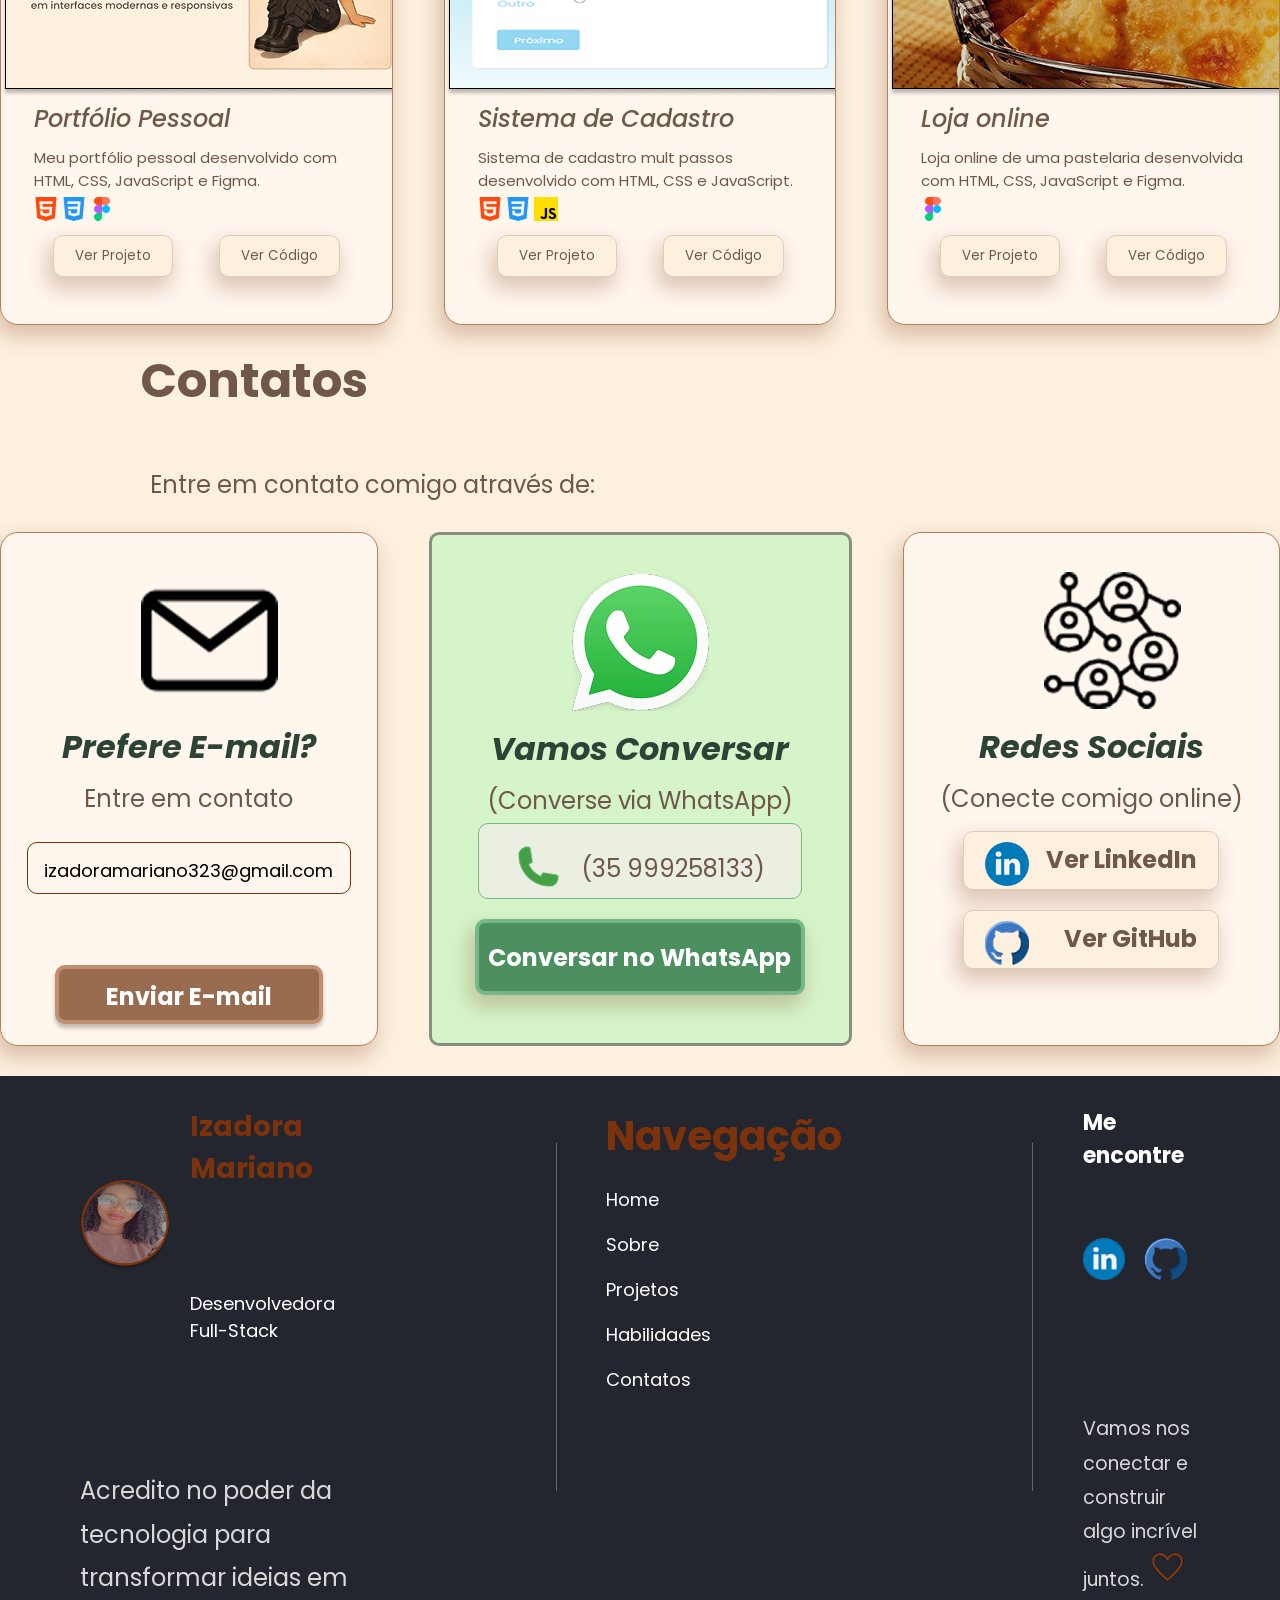
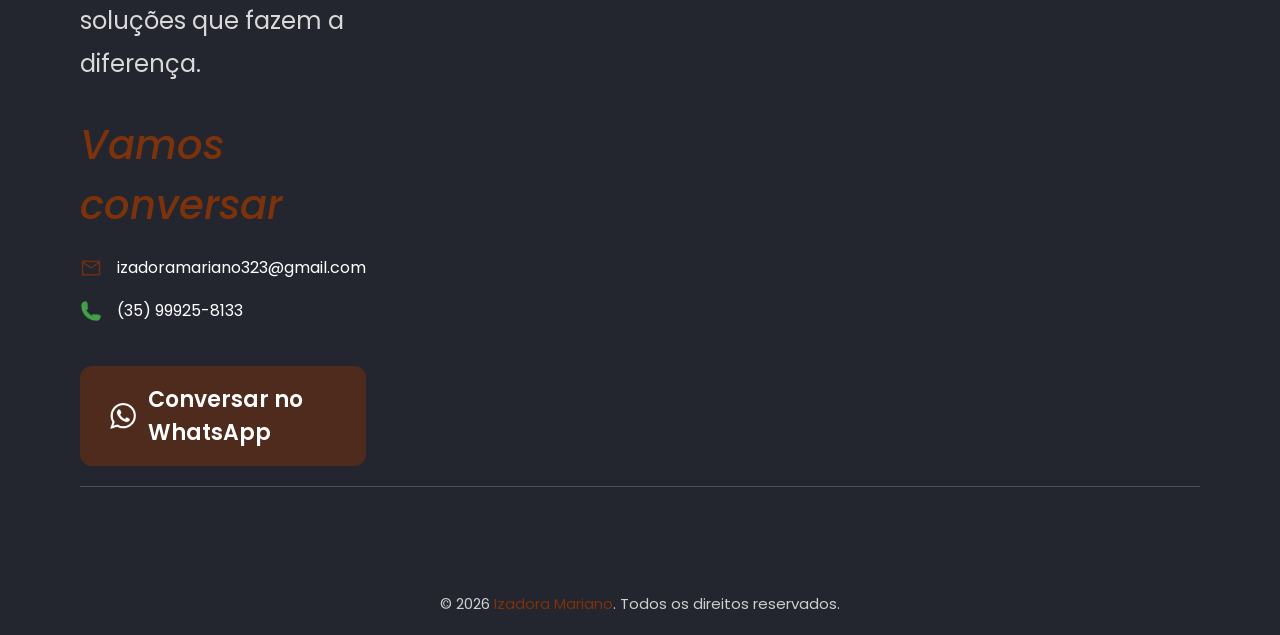
==== commit 7b7560b0: "finalização" ====
--- a/index.html
+++ b/index.html
@@ -145,7 +145,7 @@
 
                 <hr>
 
-                <h3>Aprendendo attualmente</h3>
+                <h3>Aprendendo atualmente</h3>
 
                 <div class="skill">
                     <img src="assets/icons/php-50 1.png" alt="Icon do PHP">
--- a/estilos/sobre.css
+++ b/estilos/sobre.css
@@ -14,19 +14,19 @@
 
 
 
-.sobre {
-    min-height: 100vh;
-    padding: 20px; /* menos espaço interno */
-    display: flex;
-    justify-content: center;
-    align-items: flex-start;
+.sobre{
+    width:100%;
+    padding:20px 0;
+    display:flex;
+    justify-content:center;
 }
 
 
 
 .text-sobre {
-    width: 1320px;
-    height: 839px;
+     width:1320px;
+    max-width:95%;
+    height:auto;
     padding: 23px 42px 79px 56px;
     border: 3px solid #DECDBA;
     border-radius: 30px;
@@ -60,7 +60,7 @@
 }
 
 .text-sobre>hr{
-    margin: 98px;
+    margin:40px 0;
     border: none;
     height: 2px;
     background-color: #76695C;
--- a/estilos/skill.css
+++ b/estilos/skill.css
@@ -5,87 +5,97 @@
 @import url('https://fonts.googleapis.com/css2?family=Inter:ital,opsz,wght@0,14..32,100..900;1,14..32,100..900&display=swap');
 
 * {
-    padding: 0;
-    margin: 0;
-    box-sizing: border-box;
+  padding: 0;
+  margin: 0;
+  box-sizing: border-box;
 }
 
 
+
 .habilidades {
-    width: 100%;
-    min-height: 100vh; /* ocupa a tela inteira, mas cresce se precisar */
-    margin: auto;
-    padding: 50px;
+  width: 100%;
+  padding: 10px 50px;
 }
 
 
 .habilidades>h2 {
-    padding: 20px 0 20px 140px;
-    font-size: 48px;
-    font-family: "Poppins", sans-serif;
-    color: #6F5848;
+  padding: 20px 0 20px 140px;
+  font-size: 48px;
+  font-family: "Poppins", sans-serif;
+  color: #6F5848;
 
 }
 
 .subtitulo {
-    padding: 0 0 0 140px;
+  padding: 0 0 0 140px;
 }
 
 .subtitulo,
 h3 {
 
-    color: #6F5848;
-    font-size: 32px;
-    font-family: "Poppins", sans-serif;
-    font-weight: 500;
-    font-style: italic;
-    margin-bottom: 40px;
+  color: #6F5848;
+  font-size: 32px;
+  font-family: "Poppins", sans-serif;
+  font-weight: 500;
+  font-style: italic;
+  margin-bottom: 40px;
 }
 
 .habilidade-conteudo {
-    padding: 0 0 0 140px;
-    display: grid;
-    grid-template-columns: 1fr 1fr;
-    gap: 50px;
+  padding: 0 0 0 140px;
+  display: grid;
+  grid-template-columns: 1fr 1fr;
+  gap: 50px;
 }
 
 a {
-    text-decoration: none;
-    padding-top: 41px;
-    font-size: 28px;
-    font-family: "Poppins", sans-serif;
-    color: #6F5848;
+  text-decoration: none;
+  padding-top: 41px;
+  font-size: 28px;
+  font-family: "Poppins", sans-serif;
+  color: #6F5848;
 
 }
 
 
 .skill {
-    display: flex;
-    justify-content: space-between;
-    align-items: center;
-    margin: 22px 0;
+  display: flex;
+  justify-content: space-between;
+  align-items: center;
+  margin: 22px 0;
 }
 
 .linha,
 hr {
 
-    border: none;
-    border-top: 1px solid black;
-    margin-bottom: 10px;
+  border: none;
+  border-top: 1px solid black;
+  margin-bottom: 10px;
 }
 
 .linha {
-    margin: 35px 0 10px 140px;
+  margin: 35px 0 10px 140px;
 }
 
-@media (max-width: 760px){
+@media (max-width: 760px) {
+
+
+
   .habilidade-conteudo {
-    grid-template-columns: 1fr; /* em vez de flex-direction */
-    padding: 0; /* remove o padding lateral para caber melhor */
+    grid-template-columns: 1fr;
+    /* em vez de flex-direction */
+    padding: 0;
+    /* remove o padding lateral para caber melhor */
   }
 
-  .esquerda, .direita {
+  .esquerda,
+  .direita {
     width: 100%;
+  }
+
+  .esquerda>h3,
+  .direita>h3 {
+    font-size: 1.5rem;
   }
 
   .skill {
@@ -99,8 +109,8 @@
     height: auto;
   }
 
-  .habilidades > h2 {
-    font-size: 1.5rem;
+  .habilidades>h2 {
+    font-size: 2rem;
     text-align: center;
     padding: 20px 0;
   }
@@ -110,5 +120,4 @@
     font-size: 1rem;
     padding: 0;
   }
-}
-
+}
--- a/estilos/works.css
+++ b/estilos/works.css
@@ -83,3 +83,65 @@
 
 
 }
+
+@media (max-width: 760px) {
+
+    .work > h2 {
+        padding: 20px;
+        font-size: 2rem;
+        text-align: center;
+    }
+
+    .work > p {
+        margin-left: 0;
+        padding: 10px 20px 30px;
+        font-size: 18px;
+        text-align: center;
+    }
+
+    .box {
+        flex-direction: column;
+        align-items: center;
+        gap: 30px;
+        padding: 0 20px;
+    }
+
+    .box-conteiner {
+        width: 100%;
+        max-width: 360px;
+        height: auto;
+    }
+
+    .box-conteiner img {
+        height: auto;
+        display: block;
+    }
+
+    .content > h3 {
+        font-size: 22px;
+        padding: 20px;
+    }
+
+    .content > p {
+        font-size: 15px;
+        padding: 0 20px;
+        line-height: 1.6;
+    }
+
+    .tecnologias{
+        display: flex;
+    }
+
+
+
+    .botoes {
+        gap: 20px;
+        padding: 20px;
+        flex-wrap: wrap;
+    }
+
+    button {
+        padding: 10px 20px;
+        font-size: 14px;
+    }
+}
--- a/estilos/contato.css
+++ b/estilos/contato.css
@@ -154,4 +154,124 @@
 button>img {
     width: 44px;
     height: 44px;
+}
+
+
+@media (max-width: 760px) {
+
+    .contatos > h2 {
+        padding: 20px;
+        font-size: 2rem;
+        text-align: center;
+    }
+
+    .contatos > p {
+        margin-left: 0;
+        padding: 10px 20px 30px;
+        font-size: 18px;
+        text-align: center;
+    }
+
+    .box-cont {
+        flex-direction: column;
+        align-items: center;
+        gap: 30px;
+        padding: 0 20px;
+    }
+
+    .cont-conteiner,
+    .cont-whats {
+        width: 100%;
+        max-width: 360px;
+        height: auto;
+    }
+
+    .cont-conteudo > img {
+        display: block;
+        margin: 30px auto 15px;
+        width: 80px;
+        height: auto;
+    }
+
+    .cont-conteudo > h3 {
+        font-size: 26px;
+        padding: 0 20px;
+    }
+
+    .cont-conteudo > p {
+        font-size: 18px;
+        padding: 0 20px;
+        line-height: 1.5;
+    }
+
+    #e-mail {
+        width: calc(100% - 40px);
+        margin: 20px;
+        font-size: 16px;
+        box-sizing: border-box;
+    }
+
+    .botao {
+        margin: 30px 0;
+    }
+
+    .botao > button {
+        width: 90%;
+        max-width: 280px;
+        height: 55px;
+        font-size: 18px;
+    }
+
+    .chamada {
+        width: 90%;
+        max-width: 300px;
+        display: flex;
+        height: auto;
+        padding: 15px;
+        gap: 15px;
+    }
+
+    .chamada > img {
+        width: 38px;
+        height: 38px;
+        margin: 0;
+    }
+
+    .chamada > p {
+        margin: 0;
+        font-size: 18px;
+        padding-bottom: 20px;
+        padding-top: 20px;
+    }
+
+    .btn-whats {
+        display: flex;
+        justify-content: center;
+        margin: 20px 0;
+    }
+
+    .btn-whats > button {
+        width: 90%;
+        max-width: 300px;
+        height: 60px;
+        margin: 0;
+        font-size: 18px;
+    }
+
+    .botao-box {
+        align-items: center;
+        padding-bottom: 20px;
+    }
+
+    .but > button {
+        width: 200px;
+        height: 55px;
+        font-size: 18px;
+    }
+
+    button > img {
+        width: 36px;
+        height: 36px;
+    }
+
 }
--- a/estilos/footer.css
+++ b/estilos/footer.css
@@ -223,3 +223,143 @@
     color: #7C330C;
 }
 
+@media (max-width: 760px) {
+
+    footer {
+        padding: 40px 20px 20px;
+    }
+
+    /* Container principal */
+    .footer-container {
+        flex-direction: column;
+        align-items: center;
+        gap: 40px;
+        text-align: center;
+    }
+
+    /* Colunas */
+    .footer-contato,
+    .footer-nav,
+    .footer-social {
+        width: 100%;
+        max-width: 360px;
+    }
+
+    /* Perfil */
+    .perfil {
+        flex-direction: column;
+        gap: 15px;
+        margin-bottom: 20px;
+    }
+
+    .perfil img {
+        width: 80px;
+        height: 80px;
+    }
+
+    .apresentacao h2 {
+        font-size: 24px;
+    }
+
+    .apresentacao p {
+        font-size: 16px;
+    }
+
+    /* Descrição */
+    .descricao {
+        margin: 20px 0;
+        font-size: 16px;
+        line-height: 1.7;
+    }
+
+    /* Títulos */
+    .footer-contato > h3,
+    .footer-nav h2,
+    .footer-social h2 {
+        margin-bottom: 15px;
+    }
+
+    /* Contatos */
+    .footer-contato > h3{
+        font-size: 1.5rem;
+    }
+    .contato {
+        justify-content: center;
+        gap: 12px;
+    }
+
+    .contato span {
+        font-size: 15px;
+    }
+
+    /* Botão WhatsApp */
+    .but-whats {
+        justify-content: center;
+        width: 100%;
+        max-width: 300px;
+        margin: 25px auto 0;
+        padding: 15px 20px;
+        font-size: 18px;
+    }
+
+    .but-whats img {
+        width: 22px;
+        height: 22px;
+    }
+
+    /* Remove as linhas divisórias */
+    .linha {
+        display: none;
+    }
+
+    /* Navegação */
+.footer-nav h2{
+    font-size: 1.5rem;
+}
+
+    .footer-nav ul {
+        display: flex;
+        flex-direction: column;
+        gap: 12px;
+    }
+
+    .footer-nav li {
+        margin-bottom: 0;
+    }
+
+    .footer-nav a {
+        font-size: 17px;
+    }
+
+    /* Redes sociais */
+    .redes {
+        justify-content: center;
+        gap: 18px;
+    }
+
+    .redes img {
+        width: 38px;
+        height: 38px;
+    }
+
+   .footer-social > h2{
+    font-size: 1.5rem;
+   }
+
+    .footer-social p {
+        font-size: 16px;
+        line-height: 1.7;
+    }
+
+    /* Copyright */
+    .footer-copy {
+        margin-top: 30px;
+        padding-top: 20px;
+    }
+
+    .footer-copy p {
+        font-size: 14px;
+        line-height: 1.6;
+    }
+
+}
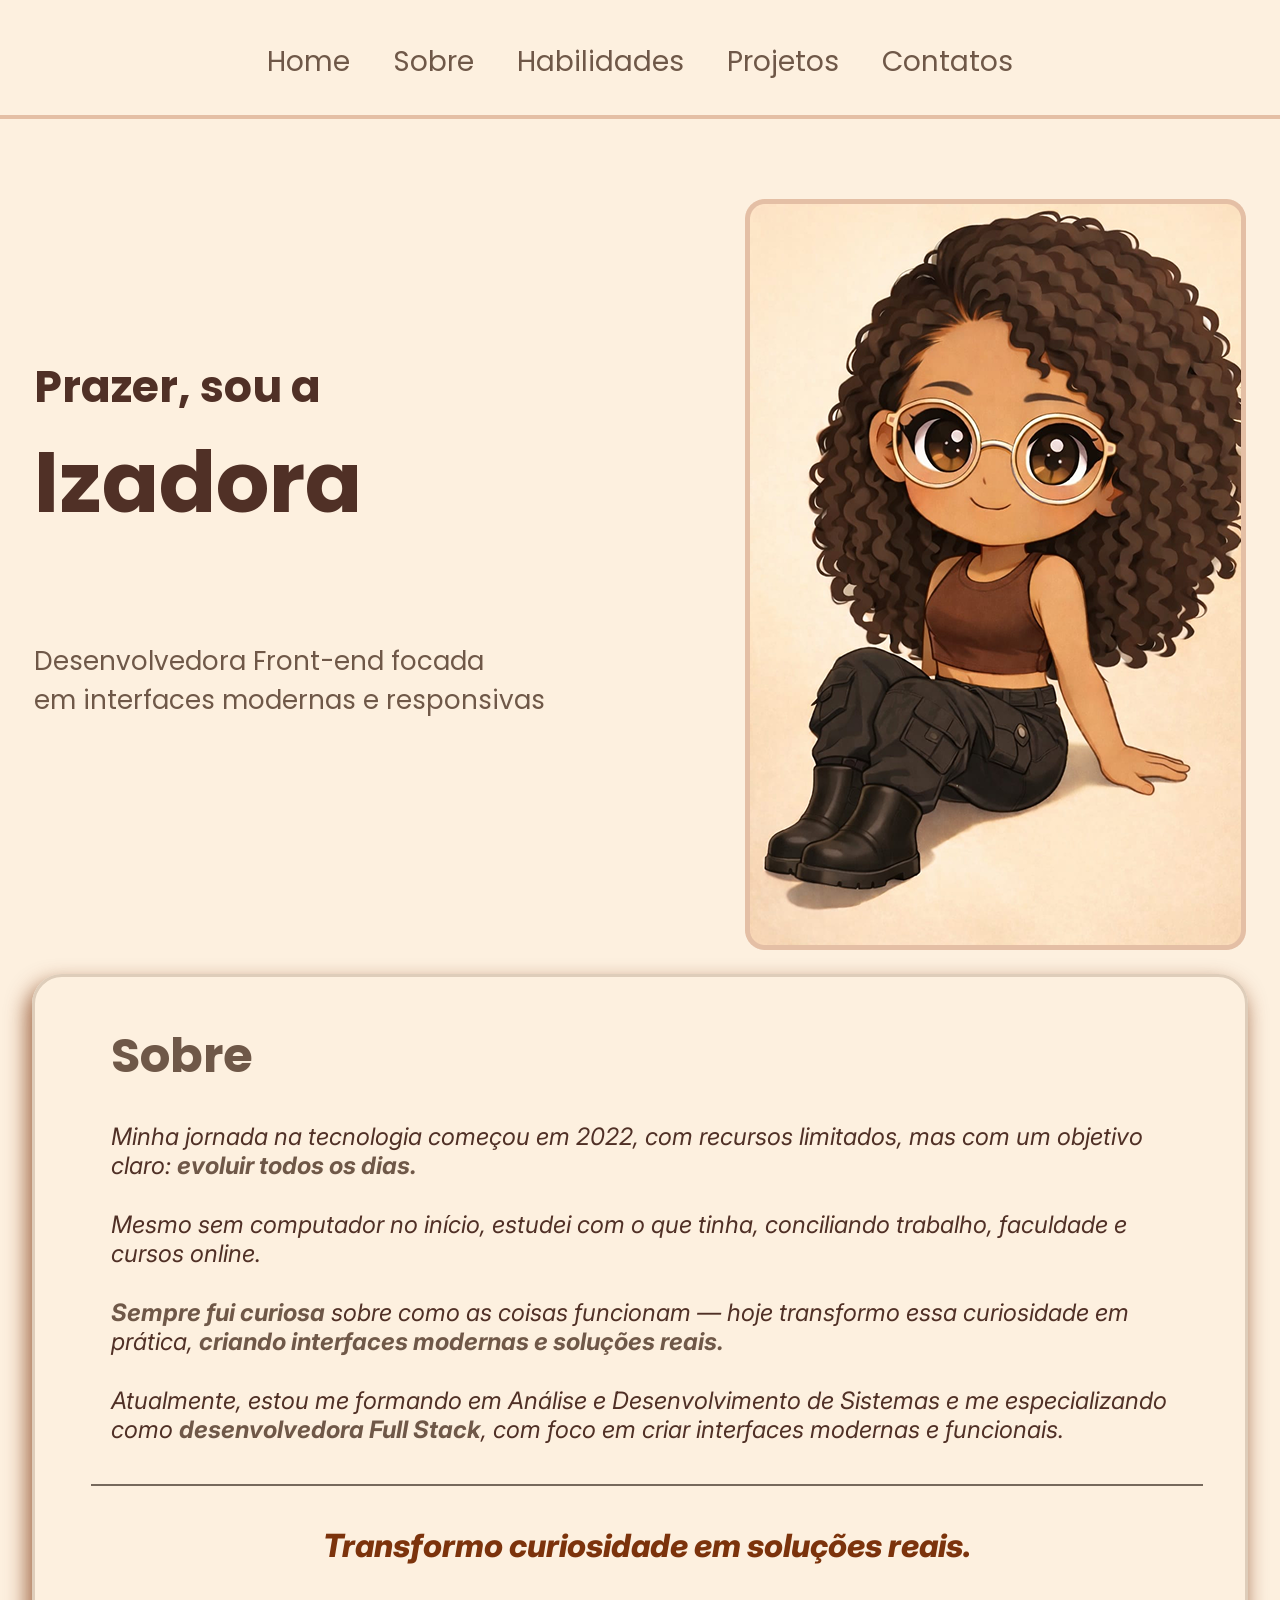
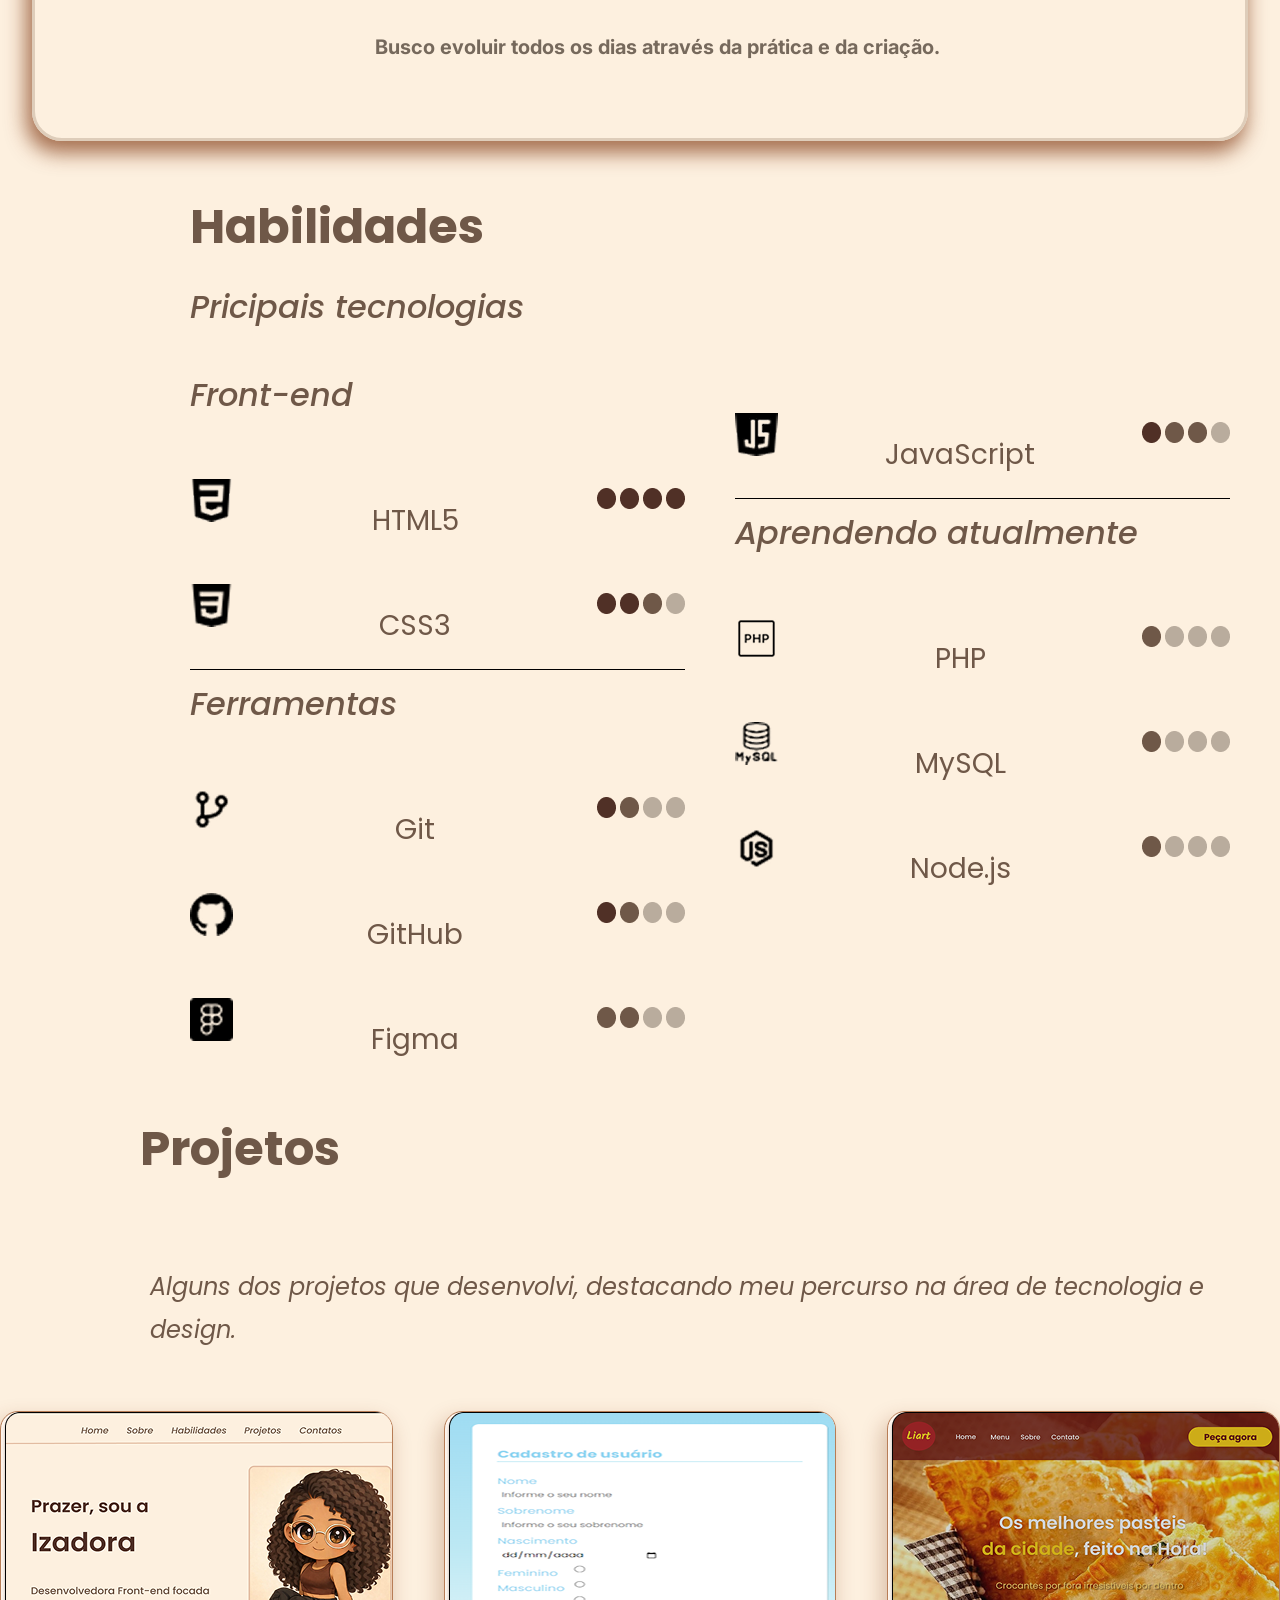
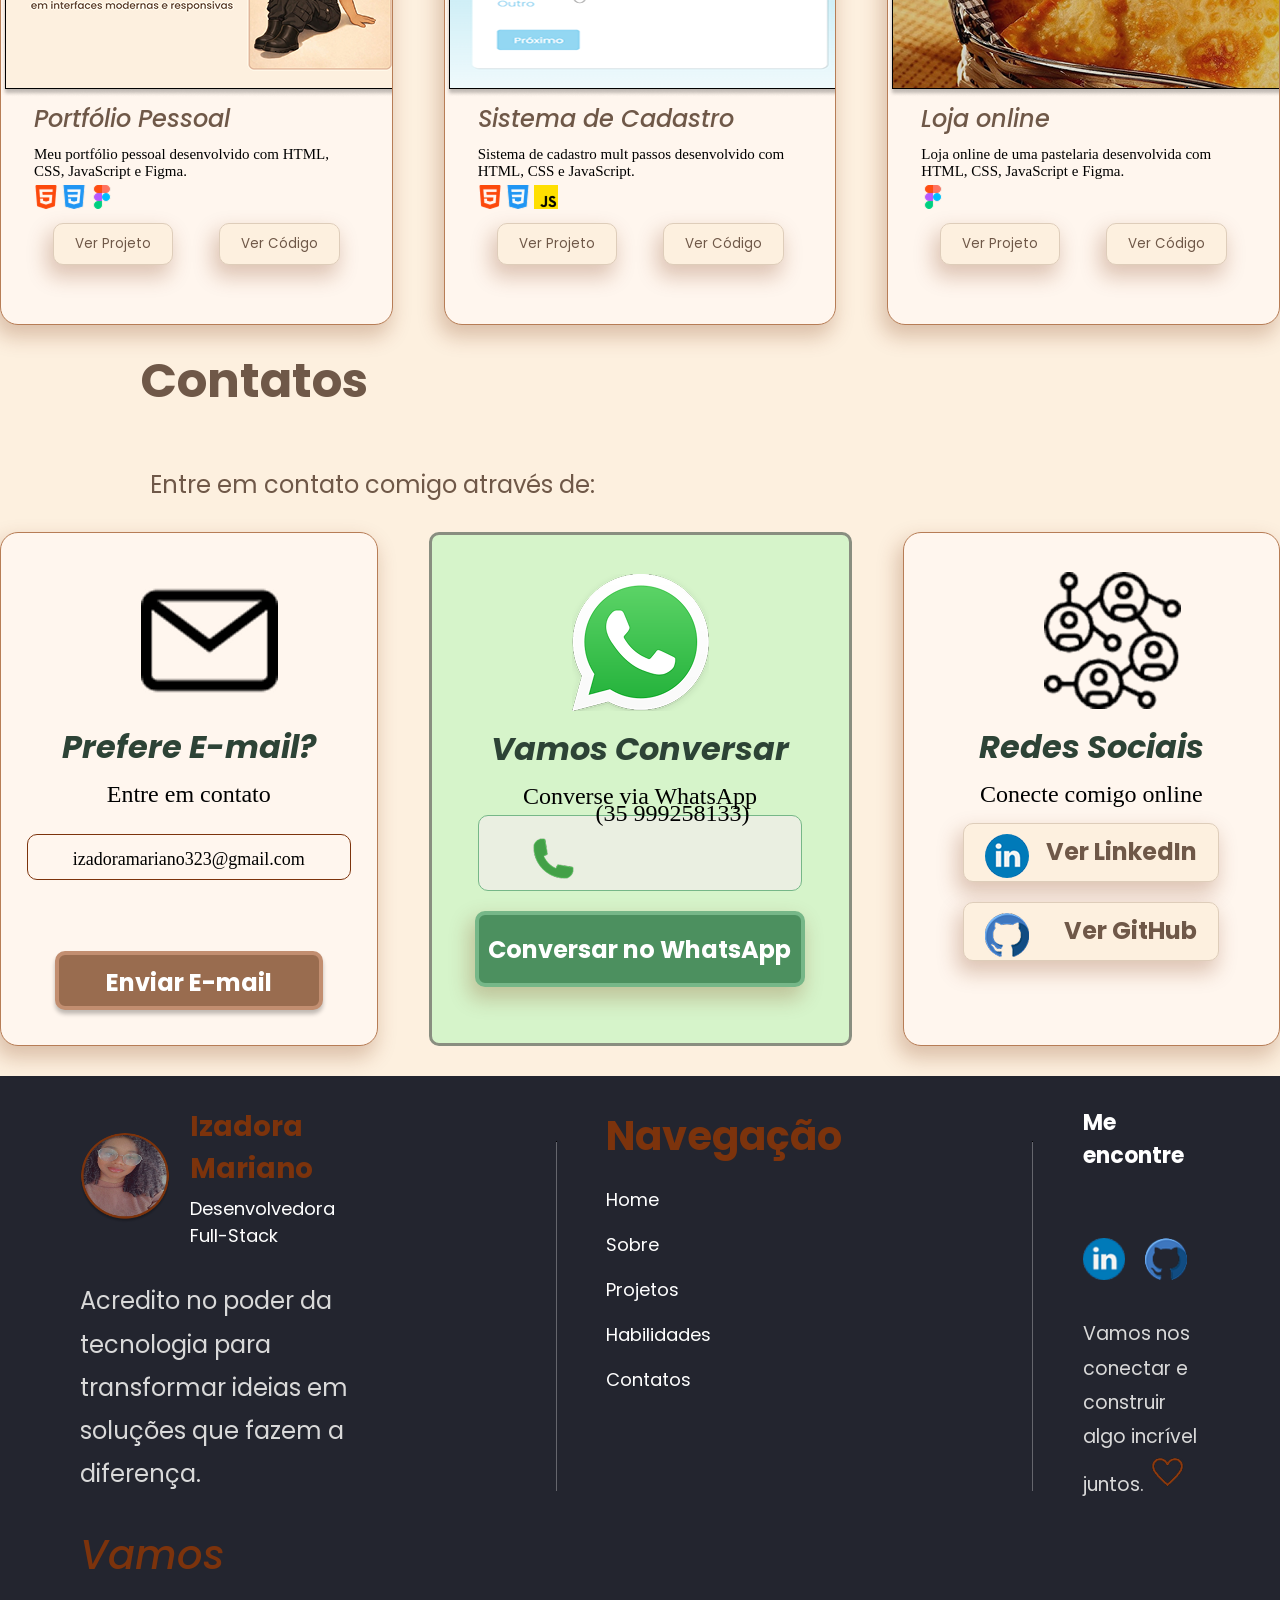
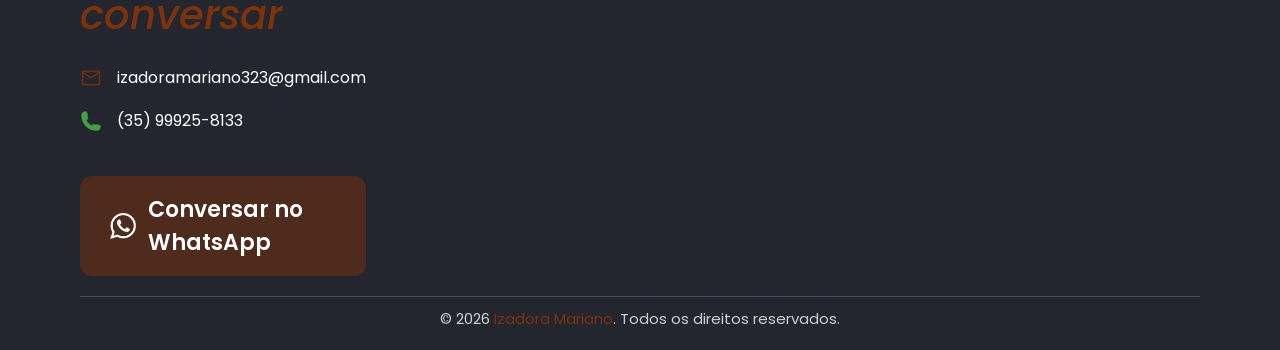
==== commit 2c56b496: "Finalização do index e style" ====
--- a/index.html
+++ b/index.html
@@ -15,15 +15,34 @@
 </head>
 
 <body>
+
+
     <header>
-        <nav>
+
+  
+        <nav class="menu-desktop">
             <a href="#casa">Home</a>
             <a href="#about">Sobre</a>
             <a href="#skills">Habilidades</a>
             <a href="#works">Projetos</a>
             <a href="#cont">Contatos</a>
         </nav>
+
+        <button class="menu-toggle" id="menu-toggle">
+            ☰
+        </button>
+
+        <nav class="menu-mobile" id="menu-mobile">
+            <a href="#casa">Home</a>
+            <a href="#about">Sobre</a>
+            <a href="#skills">Habilidades</a>
+            <a href="#works">Projetos</a>
+            <a href="#cont">Contatos</a>
+        </nav>
+
     </header>
+
+
     <section class="home" id="casa">
         <div class="text-home">
             <h1>Prazer, sou a <br> <span>Izadora</span></h1>
@@ -153,7 +172,7 @@
                     <div class="nivel">
                         <img src="assets/icons/bolinha-m.png" alt="Bolinha marrom medio">
                         <img src="assets/icons/bolinha-p.png" alt="Bolinha marrom claro">
-                    <img src="assets/icons/bolinha-p.png" alt="Bolinha marrom claro">
+                        <img src="assets/icons/bolinha-p.png" alt="Bolinha marrom claro">
                         <img src="assets/icons/bolinha-p.png" alt="Bolinha marrom claro">
                     </div>
                 </div>
@@ -162,7 +181,7 @@
                     <img src="assets/icons/mysql 1.png" alt="Icon do MySQL">
                     <a href="#">MySQL</a>
                     <div class="nivel">
-                    <img src="assets/icons/bolinha-m.png" alt="Bolinha marrom medio">
+                        <img src="assets/icons/bolinha-m.png" alt="Bolinha marrom medio">
                         <img src="assets/icons/bolinha-p.png" alt="Bolinha marrom claro">
                         <img src="assets/icons/bolinha-p.png" alt="Bolinha marrom claro">
                         <img src="assets/icons/bolinha-p.png" alt="Bolinha marrom claro">
@@ -311,170 +330,154 @@
     <section class="contatos" id="cont">
         <h2>Contatos</h2>
         <p>Entre em contato comigo através de:</p>
-
-        <div class="box-cont">
+        <div class="box-cont"> 
             <div class="cont-conteiner">
-                <div class="cont-conteudo">
-                    <img src="assets/icons/e-mail (1) 1.png" alt="e-mail">
-
+                <div class="cont-conteudo"> <img src="assets/icons/e-mail (1) 1.png" alt="E-mail">
                     <h3>Prefere E-mail?</h3>
-                    <p>Entre em contato </p>
-                    <p id="e-mail">izadoramariano323@gmail.com</p>
-                    <div class="botao">
-                        <button>Enviar E-mail</button>
-                    </div>
-                </div>
-            </div>
-
+                    <p>Entre em contato</p>
+                    <p id="e-mail"> izadoramariano323@gmail.com </p>
+                    <div class="botao"> <button>Enviar E-mail</button> </div>
+                </div>
+            </div> 
             <div class="cont-whats">
-                <div class="cont-conteudo">
-                    <img src="assets/icons/whatsapp (1) 1.png" alt="whatsapp">
-
+                <div class="cont-conteudo"> <img src="assets/icons/whatsapp (1) 1.png" alt="WhatsApp">
                     <h3>Vamos Conversar</h3>
-                    <p>(Converse via WhatsApp) </p>
-                    <div class="chamada">
-                        <img src="assets/icons/chamada-telefonica 1.png" alt="chamada">
+                    <p>Converse via WhatsApp</p>
+                    <div class="chamada"> <img src="assets/icons/chamada-telefonica 1.png" alt="Telefone">
                         <p>(35 999258133)</p>
                     </div>
-                    <div class="btn-whats">
-                        <button>Conversar no WhatsApp</button>
-                    </div>
-                </div>
-            </div>
-
+                    <div class="btn-whats"> <button>Conversar no WhatsApp</button> </div>
+                </div>
+            </div> 
             <div class="cont-conteiner">
-                <div class="cont-conteudo">
-                    <img src="assets/icons/rede 1.png" alt="rede">
-
+                <div class="cont-conteudo"> <img src="assets/icons/rede 1.png" alt="Redes sociais">
                     <h3>Redes Sociais</h3>
-                    <p>(Conecte comigo online)</p>
+                    <p>Conecte comigo online</p>
                     <div class="botao-box">
-                        <div class="but">
-                            <button><img src="assets/icons/linkedin (2) 1.png" alt="linkedin">Ver LinkedIn</button>
+                        <div class="but"> <button> <img src="assets/icons/linkedin (2) 1.png" alt="LinkedIn"> Ver
+                                LinkedIn </button> </div>
+                        <div class="but"> <button> <img src="assets/icons/github.png" alt="GitHub"> Ver GitHub </button>
                         </div>
-                        <div class="but">
-                            <button><img src="assets/icons/github.png" alt="github">Ver GitHub</button>
-                        </div>
                     </div>
                 </div>
             </div>
         </div>
     </section>
+
     <footer id="cont">
 
-    <div class="footer-container">
-
-        <!-- ================= CONTATO ================= -->
-
-        <div class="footer-contato">
-
-            <div class="perfil">
-
-                <img src="assets/Ellipse 42.png" alt="Imagem da desenvolvedora">
-
-                <div class="apresentacao">
-                    <h2>Izadora Mariano</h2>
-                    <p>Desenvolvedora Full-Stack</p>
-                </div>
-
-            </div>
-
-            <p class="descricao">
-                Acredito no poder da tecnologia para transformar ideias em soluções que fazem a diferença.
+        <div class="footer-container">
+
+            
+
+            <div class="footer-contato">
+
+                <div class="perfil">
+
+                    <img src="assets/Ellipse 42.png" alt="Imagem da desenvolvedora">
+
+                    <div class="apresentacao">
+                        <h2>Izadora Mariano</h2>
+                        <p>Desenvolvedora Full-Stack</p>
+                    </div>
+
+                </div>
+
+                <p class="descricao">
+                    Acredito no poder da tecnologia para transformar ideias em soluções que fazem a diferença.
+                </p>
+
+                <h3>Vamos conversar</h3>
+
+                <div class="contato">
+                    <img src="assets/icons/e-mail-marrom.png" alt="E-mail">
+                    <span>izadoramariano323@gmail.com</span>
+                </div>
+
+                <div class="contato">
+                    <img src="assets/icons/chamada-telefonica 1.png" alt="Telefone">
+                    <span>(35) 99925-8133</span>
+                </div>
+
+                <a href="https://wa.me/5535999258133" target="_blank" class="but-whats">
+
+                    <img src="assets/icons/whatsapp-white.png" alt="WhatsApp">
+
+                    Conversar no WhatsApp
+
+                </a>
+
+            </div>
+
+            
+
+            <div class="linha"></div>
+
+            
+
+            <div class="footer-nav">
+
+                <h2>Navegação</h2>
+
+                <ul>
+
+                    <li><a href="#casa">Home</a></li>
+
+                    <li><a href="#about">Sobre</a></li>
+
+                    <li><a href="#works">Projetos</a></li>
+
+                    <li><a href="#skills">Habilidades</a></li>
+
+                    <li><a href="#cont">Contatos</a></li>
+
+                </ul>
+
+            </div>
+
+            
+
+            <div class="linha"></div>
+
+
+
+            <div class="footer-social">
+
+                <h2>Me encontre</h2>
+
+                <div class="redes">
+
+                    <a href="https://www.linkedin.com/" target="_blank">
+                        <img src="assets/icons/linkedin (2) 1.png" alt="LinkedIn">
+                    </a>
+
+                    <a href="https://github.com/" target="_blank">
+                        <img src="assets/icons/github.png" alt="GitHub">
+                    </a>
+
+                </div>
+
+                <p>
+                    Vamos nos conectar e construir algo incrível juntos. <img src="assets/icons/coração-marrom.png"
+                        alt="">
+                </p>
+
+            </div>
+
+        </div>
+
+      
+
+        <div class="footer-copy">
+
+            <p>
+                © 2026 <span>Izadora Mariano</span>. Todos os direitos reservados.
             </p>
 
-            <h3>Vamos conversar</h3>
-
-            <div class="contato">
-                <img src="assets/icons/e-mail-marrom.png" alt="E-mail">
-                <span>izadoramariano323@gmail.com</span>
-            </div>
-
-            <div class="contato">
-                <img src="assets/icons/chamada-telefonica 1.png" alt="Telefone">
-                <span>(35) 99925-8133</span>
-            </div>
-
-            <a
-                href="https://wa.me/5535999258133"
-                target="_blank"
-                class="but-whats">
-
-                <img src="assets/icons/whatsapp-white.png" alt="WhatsApp">
-
-                Conversar no WhatsApp
-
-            </a>
-
-        </div>
-
-        <!-- Linha -->
-
-        <div class="linha"></div>
-
-        <!-- ================= NAVEGAÇÃO ================= -->
-
-        <div class="footer-nav">
-
-            <h2>Navegação</h2>
-
-            <ul>
-
-                <li><a href="#casa">Home</a></li>
-
-                <li><a href="#about">Sobre</a></li>
-
-                <li><a href="#works">Projetos</a></li>
-
-                <li><a href="#skills">Habilidades</a></li>
-
-                <li><a href="#cont">Contatos</a></li>
-
-            </ul>
-
-        </div>
-
-        <!-- Linha -->
-
-        <div class="linha"></div>
-
-        <!-- ================= REDES SOCIAIS ================= -->
-
-        <div class="footer-social">
-
-            <h2>Me encontre</h2>
-
-            <div class="redes">
-
-                <a href="https://www.linkedin.com/" target="_blank">
-                    <img src="assets/icons/linkedin (2) 1.png" alt="LinkedIn">
-                </a>
-
-                <a href="https://github.com/" target="_blank">
-                    <img src="assets/icons/github.png" alt="GitHub">
-                </a>
-
-            </div>
-
-            <p>
-                Vamos nos conectar e construir algo incrível juntos. <img src="assets/icons/coração-marrom.png" alt="">
-            </p>
-
-        </div>
-
-    </div>
-
-    <!-- ================= COPYRIGHT ================= -->
-
-    <div class="footer-copy">
-
-        <p>
-            © 2026 <span>Izadora Mariano</span>. Todos os direitos reservados.
-        </p>
-
-    </div>
-
-</footer>
+        </div>
+
+    </footer>
+    <script src="script.js"></script>
 </body>
 
 </html>
--- a/estilos/style.css
+++ b/estilos/style.css
@@ -1,8 +1,14 @@
+```css
 @charset "UTF-8";
 
+/* =========================================
+   FONTES
+========================================= */
+
 @import url('https://fonts.googleapis.com/css2?family=Poppins:ital,wght@0,100;0,200;0,300;0,400;0,500;0,600;0,700;0,800;0,900;1,100;1,200;1,300;1,400;1,500;1,600;1,700;1,800;1,900&display=swap');
 
 @import url('https://fonts.googleapis.com/css2?family=Inter:ital,opsz,wght@0,14..32,100..900;1,14..32,100..900&display=swap');
+
 
 * {
     padding: 0;
@@ -10,130 +16,358 @@
     box-sizing: border-box;
 }
 
-@media (max-width:767px){
-
-.home{
-
-    flex-direction:column-reverse;
-    gap:30px;
-    padding:30px;
-    text-align:center;
-
-}
-
-.text-home{
-
-    text-align:center;
-
-}
-
-h1{
-
-    font-size:42px;
-
-}
-
-h1 span{
-
-    font-size:60px;
-
-}
-
-.text-home p{
-
-    font-size:20px;
-    padding-top:20px;
-
-}
-
-.image-home img{
-
-    width:260px;
-
-}
-
-}
+
 
 body {
     background: #FDF0DF;
 }
+
+
+
+
+a {
+    color: #6F5848;
+
+    font-family: "Poppins", sans-serif;
+    font-size: 32px;
+
+    text-decoration: none;
+    padding-top: 41px;
+}
+
+a:hover {
+    transform: scale(0.75);
+    border-bottom: 3px solid #DECDBA;
+}
+
+
+
 
 nav {
     display: flex;
     justify-content: center;
     gap: 43px;
+
+    padding-bottom: 32px;
+
     border-bottom: 4px solid #E4BFA5;
-    padding-bottom: 32px;
-}
-
-a {
-    text-decoration: none;
-    padding-top: 41px;
-    font-size: 32px;
-    font-family: "Poppins", sans-serif;
-    color: #6F5848;
-
-}
-a:hover{
- transform: scale(0.75);
- border-bottom: 3px solid #DECDBA;
-
-}
+}
+
+
+
+
+.menu-toggle {
+    display: none;
+}
+
+.menu-mobile {
+    display: none;
+}
+
+
 
 .home {
     display: flex;
     justify-content: center;
     align-items: center;
+
     gap: 200px;
-
 }
 
 .text-home {
     text-align: justify;
 }
 
-h1 {
+.text-home h1 {
     color: #503026;
+
+    font-family: "Poppins", sans-serif;
     font-size: 44px;
+}
+
+.text-home h1 > span {
+    font-size: 85px;
+}
+
+.text-home p {
+    color: #6F5848;
+
     font-family: "Poppins", sans-serif;
-}
-
-h1>span {
-    font-size: 85px;
-}
-
-p {
-    color: #6F5848;
     font-size: 26px;
-    font-family: "Poppins", sans-serif;
+
     padding-top: 95px;
 }
-@keyframes float {
-  0% {
-    transform: translateY(0px);
-  }
-
-  50% {
-    transform: translateY(-12px);
-  }
-
-  100% {
-    transform: translateY(0px);
-  }
-}
+
+
 
 
 .image-home {
     padding-top: 80px;
+
     animation: float 4s ease-in-out infinite;
 }
 
-.image-home:hover{
+.image-home img {
+    max-width: 100%;
+}
+
+.image-home:hover {
     transform: scale(1.03);
 }
 
-@media (max-width:767px){
-    nav{
+
+
+
+@keyframes float {
+
+    0% {
+        transform: translateY(0);
+    }
+
+    50% {
+        transform: translateY(-12px);
+    }
+
+    100% {
+        transform: translateY(0);
+    }
+}
+
+
+
+
+@media (min-width: 766px) and (max-width: 1024px) {
+
+  
+
+    header {
+        width: 100%;
+
+        padding: 20px 40px;
+
+        display: flex;
+        align-items: center;
+        justify-content: center;
+    }
+
+
+   
+
+    .menu-desktop {
+        display: flex;
+        gap: 30px;
+    }
+
+    .menu-desktop a {
+        font-size: 18px;
+    }
+
+
+
+
+    .menu-toggle,
+    .menu-mobile {
         display: none;
     }
-}
+
+
+   
+
+    .home {
+        min-height: calc(100vh - 80px);
+
+        padding: 50px 60px;
+
+        display: flex;
+        align-items: center;
+        justify-content: space-between;
+
+        gap: 40px;
+    }
+
+
+    .text-home {
+        flex: 1;
+    }
+
+
+    .text-home h1 {
+        font-size: 42px;
+        line-height: 1.2;
+    }
+
+
+    .text-home p {
+        font-size: 18px;
+        line-height: 1.5;
+    }
+
+
+    .image-home {
+        flex: 1;
+
+        display: flex;
+        justify-content: center;
+
+        padding-top: 0;
+    }
+
+
+    .image-home img {
+        width: 100%;
+        max-width: 350px;
+    }
+}
+
+
+
+
+@media (max-width: 765px) {
+
+    
+
+    .menu-desktop {
+        display: none;
+    }
+
+
+
+
+    .menu-toggle {
+        display: block;
+
+        position: fixed;
+        top: 20px;
+        right: 20px;
+
+        padding: 5px 10px;
+
+        border: 1px solid #503026;
+        border-radius: 8px;
+
+        background: #FDF0DF;
+        color: #503026;
+
+        box-shadow: none;
+
+        font-size: 25px;
+
+        cursor: pointer;
+
+        z-index: 1001;
+    }
+
+
+  
+
+    .menu-toggle.active {
+        background: #503026;
+        color: #FDF0DF;
+
+        border: 1px solid #FDF0DF;
+    }
+
+
+  
+
+    .menu-mobile {
+        display: flex;
+        flex-direction: column;
+
+        gap: 20px;
+
+        position: fixed;
+        top: 0;
+        right: -280px;
+
+        width: 250px;
+        height: 100vh;
+
+        padding: 100px 25px 30px;
+
+        background: #23252F;
+
+        transition: right 0.3s ease;
+
+        z-index: 1000;
+    }
+
+
+    
+
+    .menu-mobile a {
+        padding: 10px;
+
+        color: #FFFFFF;
+
+        border-bottom: 1px solid #E4BFA5;
+
+        font-family: "Poppins", sans-serif;
+        font-size: 17px;
+
+        text-decoration: none;
+    }
+
+
+
+
+    .menu-mobile.active {
+        right: 0;
+
+        background: #503026;
+    }
+
+
+ 
+
+    .home {
+        min-height: 100vh;
+
+        padding: 30px;
+
+        display: flex;
+        flex-direction: column-reverse;
+        justify-content: center;
+        align-items: center;
+
+        gap: 30px;
+
+        text-align: center;
+    }
+
+
+    .text-home {
+        text-align: center;
+    }
+
+
+    .text-home h1 {
+        font-size: 42px;
+    }
+
+
+    .text-home h1 > span {
+        font-size: 60px;
+    }
+
+
+    .text-home p {
+        padding-top: 20px;
+
+        font-size: 20px;
+        line-height: 1.5;
+    }
+
+
+
+    .image-home {
+        padding-top: 0;
+    }
+
+
+    .image-home img {
+        width: 260px;
+        max-width: 100%;
+    }
+}
+
--- a/estilos/skill.css
+++ b/estilos/skill.css
@@ -108,7 +108,9 @@
     width: 20px;
     height: auto;
   }
-
+.skill a{
+  font-size: 1rem;
+}
   .habilidades>h2 {
     font-size: 2rem;
     text-align: center;
--- a/estilos/works.css
+++ b/estilos/works.css
@@ -88,7 +88,7 @@
 
     .work > h2 {
         padding: 20px;
-        font-size: 2rem;
+        font-size: 32px;
         text-align: center;
     }
 
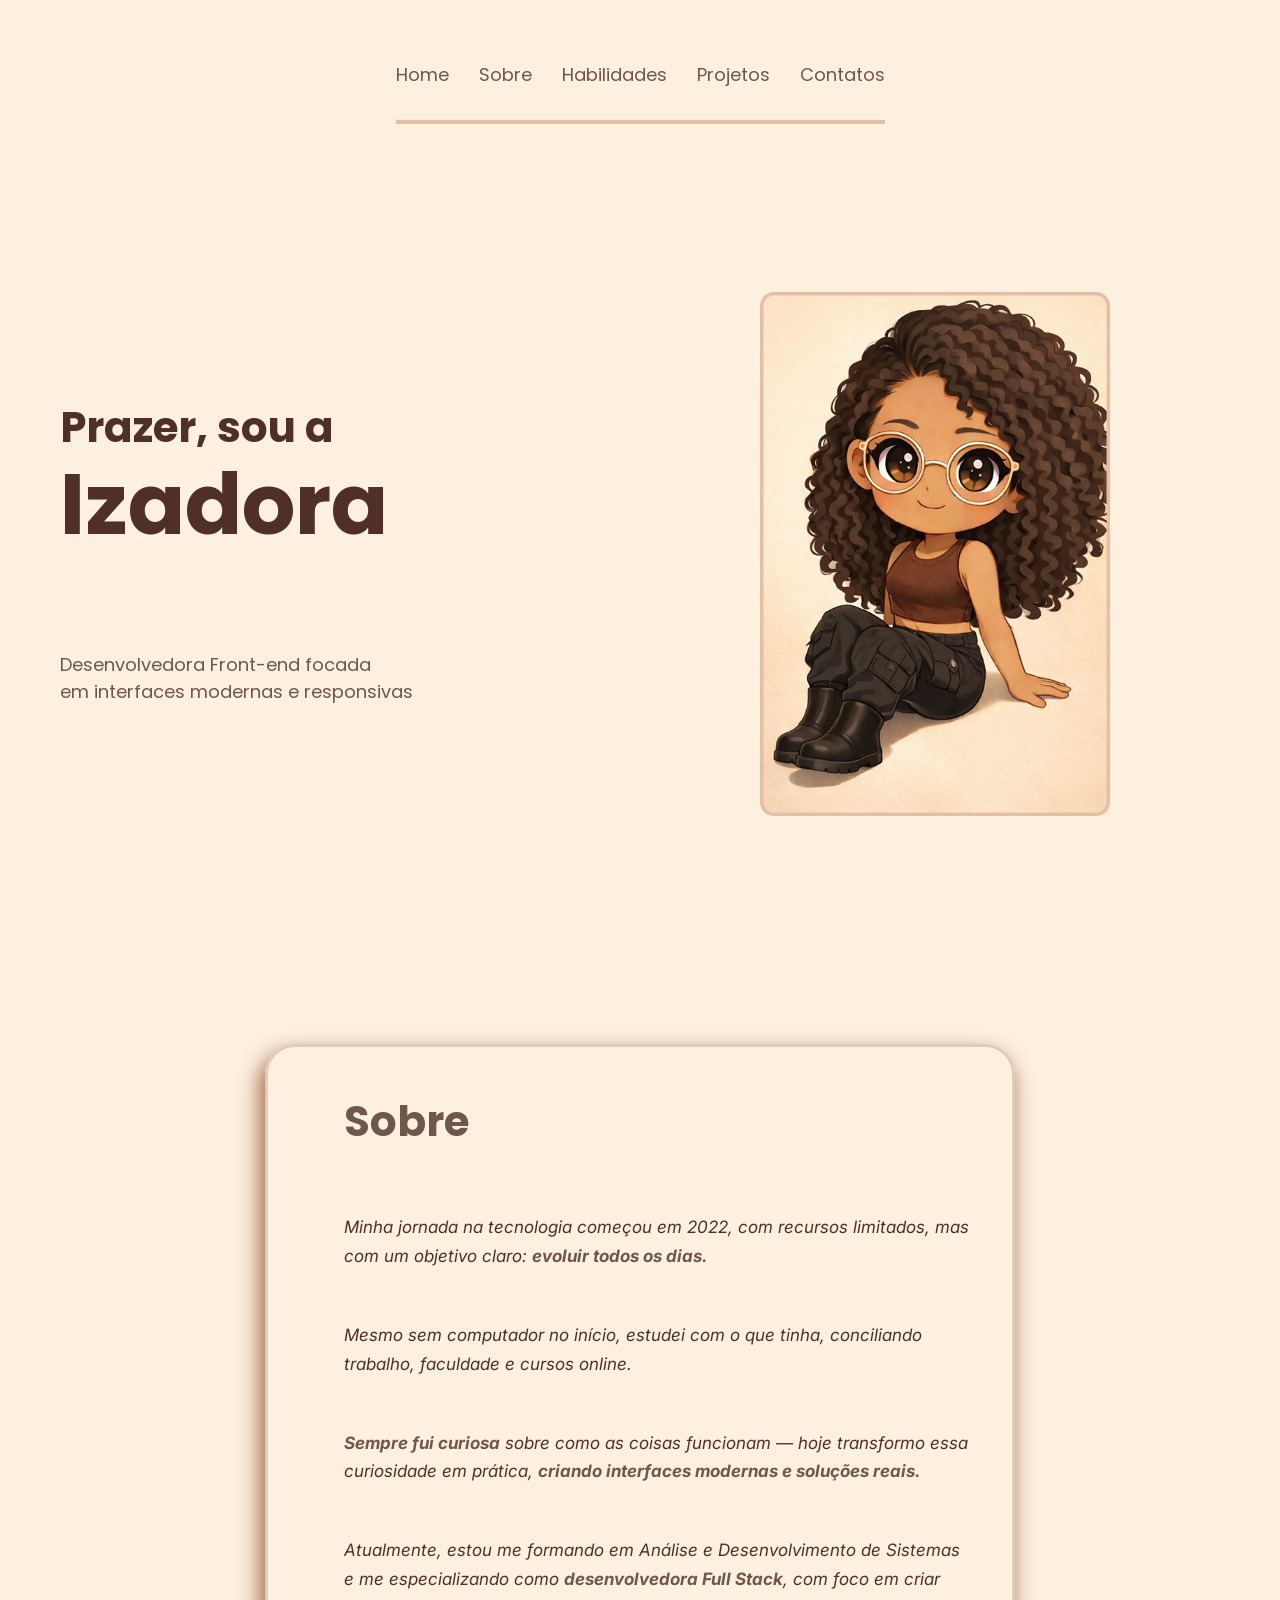
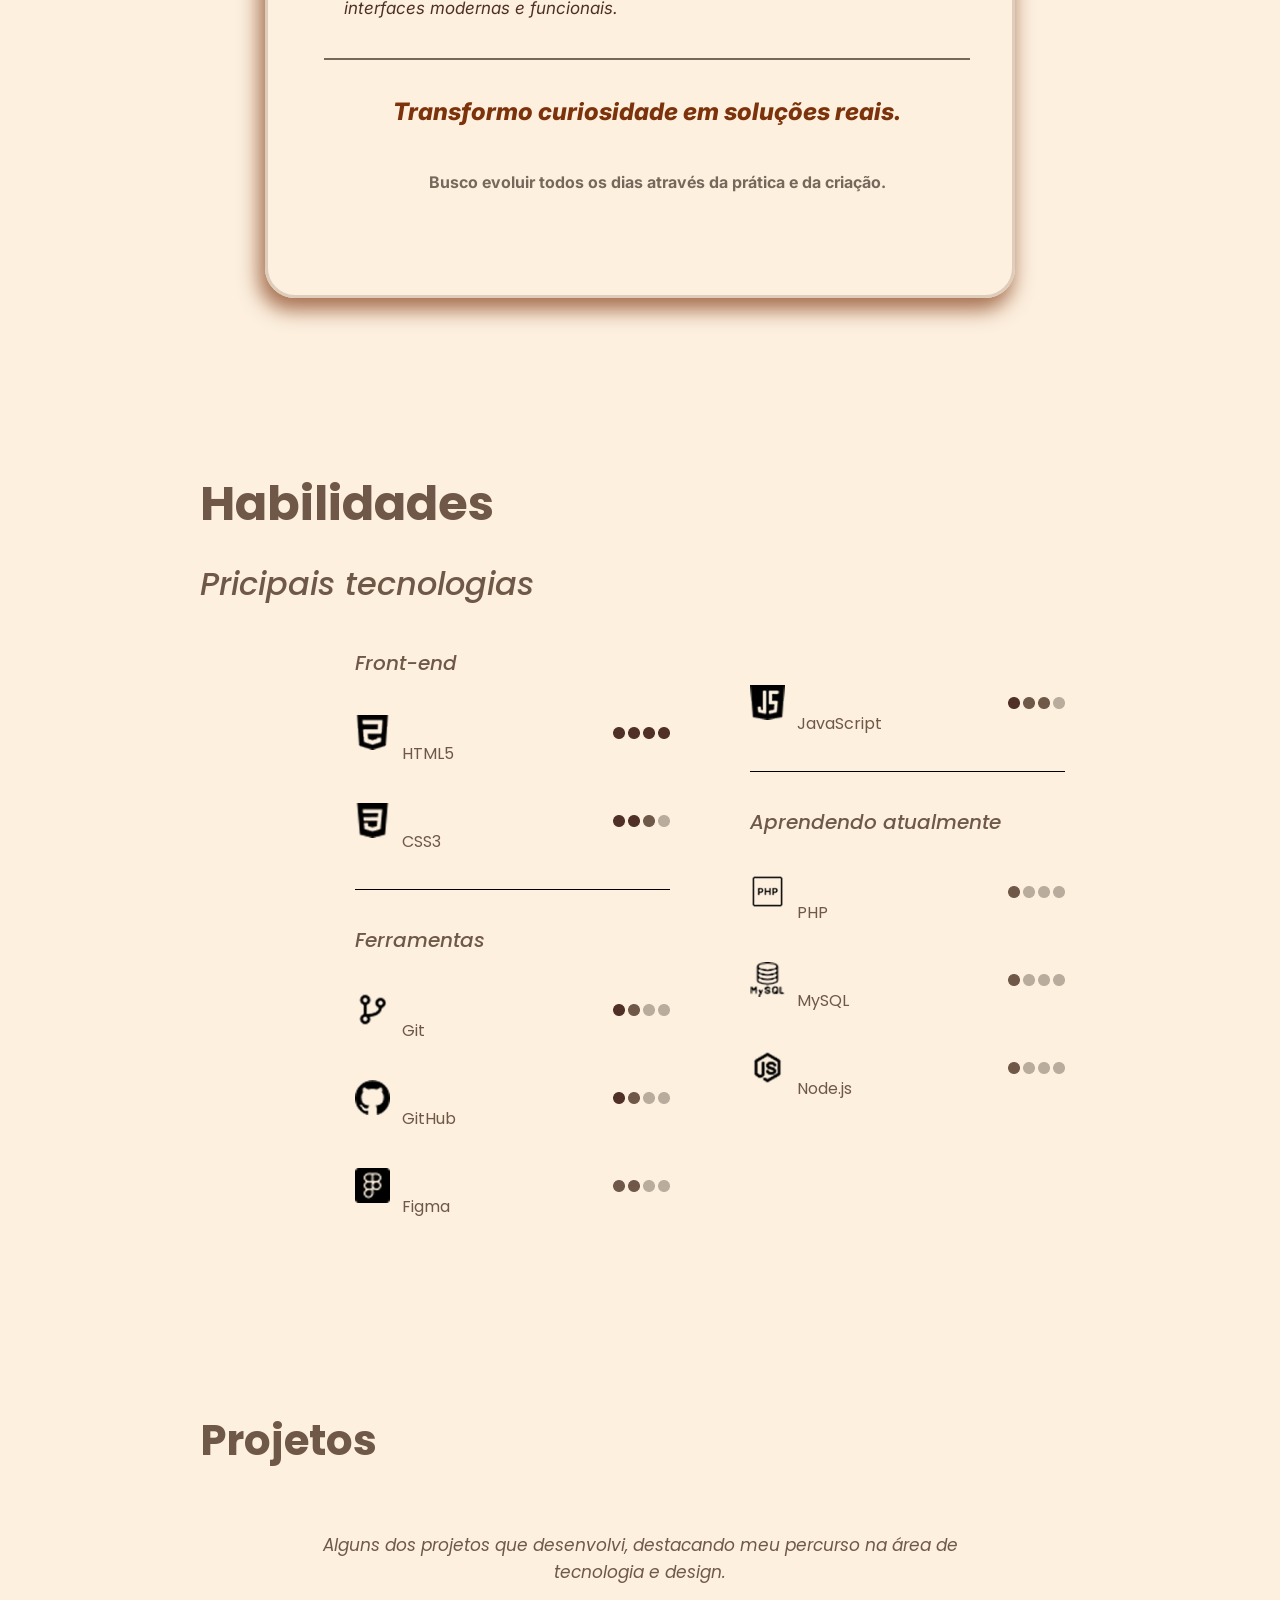
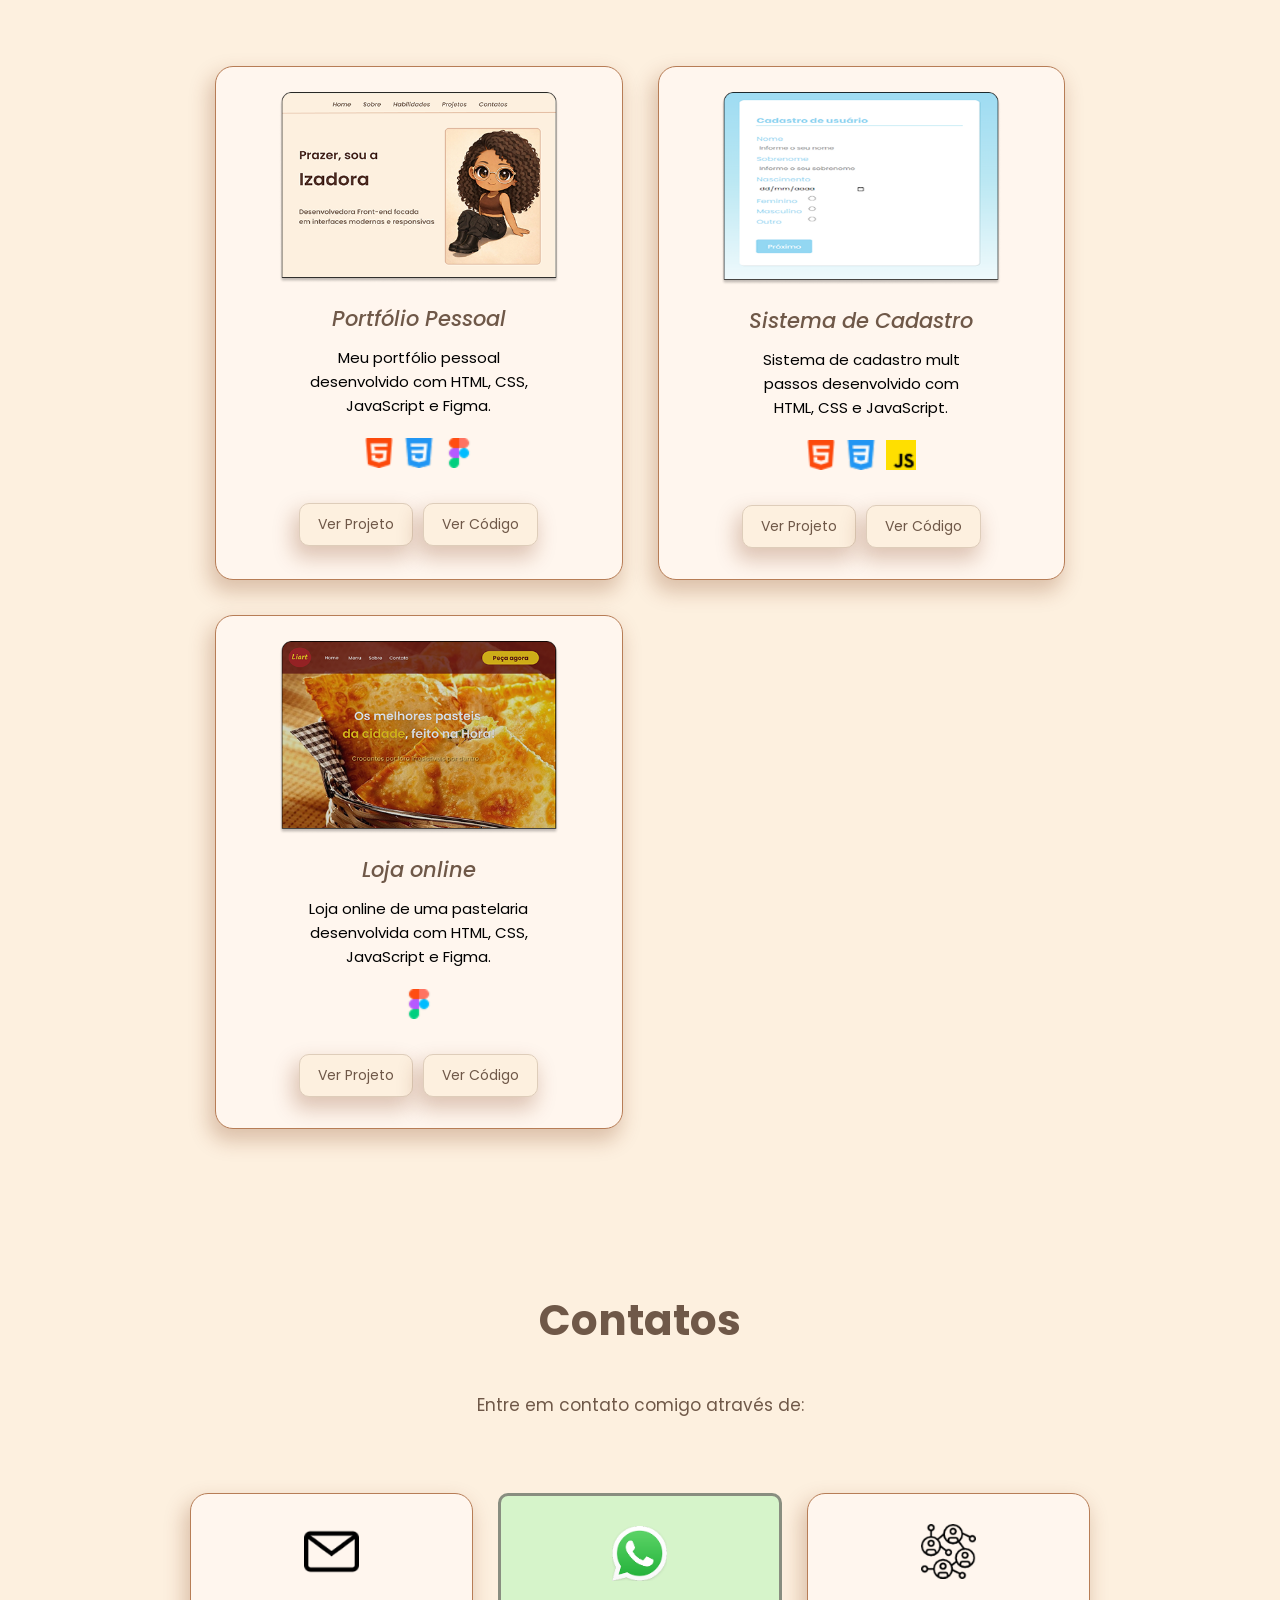
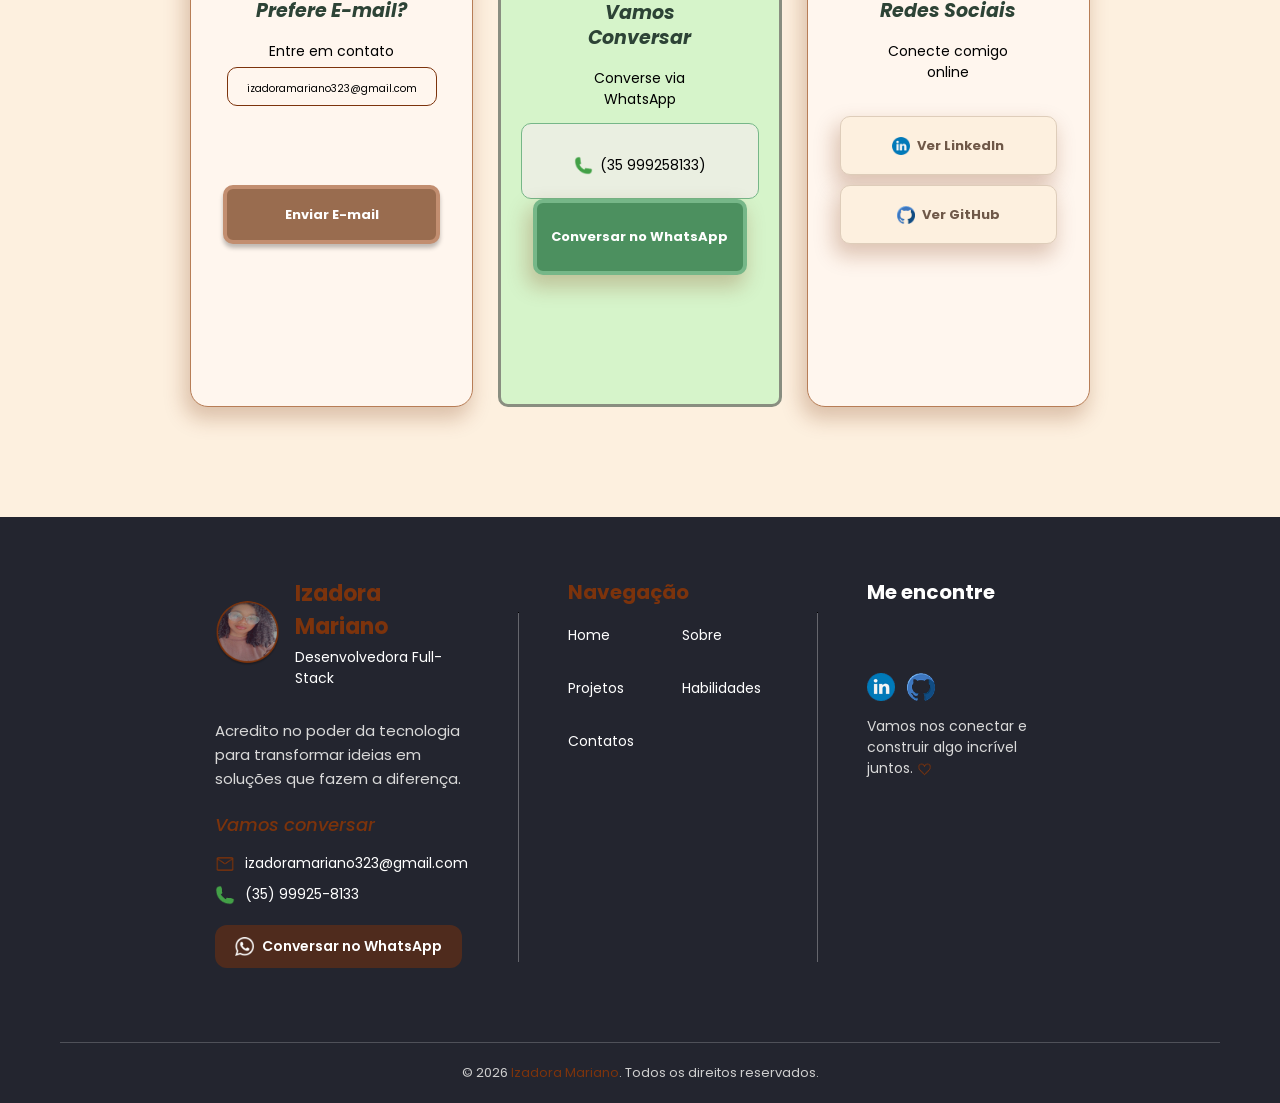
==== commit 17285d90: "mudança no tamanho de 1024 para 1444" ====
--- a/index.html
+++ b/index.html
@@ -336,7 +336,7 @@
                     <h3>Prefere E-mail?</h3>
                     <p>Entre em contato</p>
                     <p id="e-mail"> izadoramariano323@gmail.com </p>
-                    <div class="botao"> <button>Enviar E-mail</button> </div>
+                    <div class="botao"> <button id="email">Enviar E-mail</button> </div>
                 </div>
             </div> 
             <div class="cont-whats">
@@ -346,7 +346,7 @@
                     <div class="chamada"> <img src="assets/icons/chamada-telefonica 1.png" alt="Telefone">
                         <p>(35 999258133)</p>
                     </div>
-                    <div class="btn-whats"> <button>Conversar no WhatsApp</button> </div>
+                    <div class="btn-whats"> <button id="whatsapp">Conversar no WhatsApp</button> </div>
                 </div>
             </div> 
             <div class="cont-conteiner">
@@ -354,9 +354,9 @@
                     <h3>Redes Sociais</h3>
                     <p>Conecte comigo online</p>
                     <div class="botao-box">
-                        <div class="but"> <button> <img src="assets/icons/linkedin (2) 1.png" alt="LinkedIn"> Ver
+                        <div class="but"> <button id="linkedin"> <img src="assets/icons/linkedin (2) 1.png" alt="LinkedIn"> Ver
                                 LinkedIn </button> </div>
-                        <div class="but"> <button> <img src="assets/icons/github.png" alt="GitHub"> Ver GitHub </button>
+                        <div class="but"> <button id="github"> <img src="assets/icons/github.png" alt="GitHub"> Ver GitHub </button>
                         </div>
                     </div>
                 </div>
@@ -447,11 +447,11 @@
 
                 <div class="redes">
 
-                    <a href="https://www.linkedin.com/" target="_blank">
+                    <a href="https://www.linkedin.com/in/izadora-vitoria-silva/" target="_blank">
                         <img src="assets/icons/linkedin (2) 1.png" alt="LinkedIn">
                     </a>
 
-                    <a href="https://github.com/" target="_blank">
+                    <a href="https://github.com/IsisHao3024N" target="_blank">
                         <img src="assets/icons/github.png" alt="GitHub">
                     </a>
 
--- a/estilos/style.css
+++ b/estilos/style.css
@@ -1,9 +1,5 @@
-```css
 @charset "UTF-8";
 
-/* =========================================
-   FONTES
-========================================= */
 
 @import url('https://fonts.googleapis.com/css2?family=Poppins:ital,wght@0,100;0,200;0,300;0,400;0,500;0,600;0,700;0,800;0,900;1,100;1,200;1,300;1,400;1,500;1,600;1,700;1,800;1,900&display=swap');
 
@@ -136,7 +132,7 @@
 
 
 
-@media (min-width: 766px) and (max-width: 1024px) {
+@media (min-width: 766px) and (max-width: 1444px) {
 
   
 
@@ -182,7 +178,7 @@
         align-items: center;
         justify-content: space-between;
 
-        gap: 40px;
+        gap: 20px;
     }
 
 
--- a/estilos/sobre.css
+++ b/estilos/sobre.css
@@ -86,26 +86,26 @@
 
 @media (max-width:767px){
     .text-sobre{
-        width: 95%;        /* ocupa quase toda a largura */
-        height: auto;      /* cresce conforme o conteúdo */
-        padding: 20px;     /* espaçamento mais leve */
+        width: 95%;       
+        height: auto;    
+        padding: 20px;     
     }
 
     .text-sobre>h2 {
-        font-size: 2rem;   /* título proporcional */
+        font-size: 2rem;   
         padding: 10px 0;
     }
 
     .text-sobre>p {
-        font-size: 1rem;   /* texto confortável para leitura */
+        font-size: 1rem;  
         font-weight: 300;
         padding-top: 10px;
-        margin-left: 0;    /* evita deslocar texto */
+        margin-left: 0;    
     }
 
     .text-sobre>hr{
-        margin: 24px auto; /* centraliza */
-        width: 80%;        /* não ultrapassa a tela */
+        margin: 24px auto; 
+        width: 80%;        
     }
 
     .text-sobre>h3{
@@ -116,3 +116,46 @@
         font-size: 1rem;
     }
 }
+
+@media (min-width: 766px) and (max-width: 1444px) {
+
+
+    .sobre {
+        min-height: 100vh;
+        padding: 80px 80px;
+
+        display: flex;
+        align-items: center;
+        justify-content: center;
+    }
+
+    .text-sobre {
+        width: 100%;
+        max-width: 750px;
+    }
+
+    .text-sobre h2 {
+        font-size: 42px;
+        margin-bottom: 30px;
+    }
+
+    .text-sobre p {
+        font-size: 17px;
+        line-height: 1.7;
+        margin-bottom: 20px;
+    }
+
+    .text-sobre hr {
+        margin: 35px 0;
+    }
+
+    .text-sobre h3 {
+        font-size: 24px;
+        line-height: 1.4;
+        margin-bottom: 10px;
+    }
+
+    .text-sobre .frase {
+        font-size: 16px;
+    }
+}
--- a/estilos/skill.css
+++ b/estilos/skill.css
@@ -77,15 +77,78 @@
   margin: 35px 0 10px 140px;
 }
 
+
+@media (min-width: 766px) and (max-width: 1444px) {
+
+    .habilidades {
+        padding: 70px 60px;
+    }
+
+    .habilidade-conteudo {
+        width: 100%;
+        max-width: 850px;
+        margin: 0 auto;
+
+        display: grid;
+        grid-template-columns: 1fr 1fr;
+        column-gap: 80px;
+        align-items: start;
+    }
+
+    .esquerda,
+    .direita {
+        width: 100%;
+    }
+
+    .habilidade-conteudo h3 {
+        font-size: 20px;
+        margin-bottom: 22px;
+    }
+
+    .skill {
+        display: flex;
+        align-items: center;
+        gap: 12px;
+        margin-bottom: 20px;
+    }
+
+    .skill > img {
+        width: 35px;
+        height: 35px;
+        object-fit: contain;
+        flex-shrink: 0;
+    }
+
+    .skill a {
+        font-size: 16px;
+    }
+
+    .nivel {
+        display: flex;
+        align-items: center;
+        gap: 3px;
+        margin-left: auto;
+    }
+
+    .nivel img {
+        width: 12px;
+        height: 12px;
+    }
+
+    .habilidade-conteudo hr {
+        margin: 35px 0;
+    }
+}
+
 @media (max-width: 760px) {
 
 
 
   .habilidade-conteudo {
     grid-template-columns: 1fr;
-    /* em vez de flex-direction */
+   
     padding: 0;
-    /* remove o padding lateral para caber melhor */
+    
   }
 
   .esquerda,
@@ -122,4 +185,4 @@
     font-size: 1rem;
     padding: 0;
   }
-}+}
--- a/estilos/works.css
+++ b/estilos/works.css
@@ -84,6 +84,114 @@
 
 }
 
+@media (min-width: 766px) and (max-width: 1444px) {
+
+    /* PROJETOS */
+    .work {
+        padding: 80px 60px;
+    }
+
+    .work h2 {
+        font-size: 42px;
+        margin-bottom: 10px;
+    }
+
+    .work .descricao {
+        max-width: 650px;
+        margin: 0 auto 50px;
+        font-size: 17px;
+        line-height: 1.6;
+        text-align: center;
+    }
+
+   
+    .box {
+        width: 100%;
+        max-width: 850px;
+        margin: 0 auto;
+
+        display: grid;
+        grid-template-columns: repeat(2, 1fr);
+        gap: 35px;
+    }
+
+  
+    .box-conteiner {
+        width: 100%;
+    }
+
+    .content {
+        width: 100%;
+        min-height: 470px;
+
+        padding: 25px;
+
+        display: flex;
+        flex-direction: column;
+        align-items: center;
+    }
+
+    .content > img {
+        width: 100%;
+        max-width: 280px;
+        height: auto;
+
+        object-fit: contain;
+
+        margin-bottom: 20px;
+    }
+
+ 
+    .content h3 {
+        font-size: 21px;
+        margin-bottom: 12px;
+        text-align: center;
+    }
+
+   
+    .content > p {
+        font-size: 15px;
+        line-height: 1.6;
+        text-align: center;
+
+        max-width: 300px;
+        margin-bottom: 20px;
+    }
+
+    .tecnologias {
+        display: flex;
+        align-items: center;
+        justify-content: center;
+        gap: 10px;
+
+        margin-bottom: 25px;
+    }
+
+    .tecnologias img {
+        width: 30px;
+        height: 30px;
+        object-fit: contain;
+    }
+
+    .botoes {
+        display: flex;
+        justify-content: center;
+        gap: 10px;
+
+        margin-top: auto;
+    }
+
+    .botoes button {
+        padding: 10px 18px;
+        font-size: 14px;
+    }
+
+    .box-conteiner:last-child {
+        grid-column: 1 / 2;
+    }
+}
+
+
 @media (max-width: 760px) {
 
     .work > h2 {
--- a/estilos/contato.css
+++ b/estilos/contato.css
@@ -1,19 +1,43 @@
-.contatos>h2 {
+@charset "UTF-8";
+
+@import url('https://fonts.googleapis.com/css2?family=Poppins:wght@100;200;300;400;500;600;700;800;900&display=swap');
+
+/* ==============================
+   RESET / CONFIGURAÇÕES GERAIS
+   ============================== */
+
+* {
+    margin: 0;
+    padding: 0;
+    box-sizing: border-box;
+}
+
+body {
+    font-family: "Poppins", sans-serif;
+}
+
+
+/* ==============================
+   SEÇÃO CONTATOS
+   ============================== */
+
+.contatos > h2 {
     padding: 20px 0 20px 140px;
     font-size: 48px;
-    font-family: "Poppins", sans-serif;
     color: #6F5848;
-
-}
-
-.contatos>p {
+}
+
+.contatos > p {
+    margin-left: 150px;
+    padding: 30px 0;
+    font-size: 24px;
     color: #6F5848;
-    font-size: 24px;
-    font-family: "Poppins", sans-serif;
-    margin-left: 150px;
-    padding: 30px 0 30px 0;
-}
-
+}
+
+
+/* ==============================
+   CONTAINER DOS CARDS
+   ============================== */
 
 .box-cont {
     display: flex;
@@ -21,146 +45,422 @@
     gap: 51px;
 }
 
+
+/* ==============================
+   CARD PRINCIPAL
+   ============================== */
+
 .cont-conteiner {
     width: 400px;
     height: 514px;
-    background: #fff6ee;
+    background: #FFF6EE;
+    border: 1px solid #B77D56;
     border-radius: 18px;
     overflow: hidden;
 
-    border: 1px solid #b77d56;
-
     box-shadow: -4px 10px 20px 2px rgba(124, 51, 12, 0.25);
 
-    transition: .35s;
+    transition: 0.35s;
     animation: float 4s ease-in-out infinite;
 }
 
-.cont-conteudo>img {
-    margin: 39px 140px 10px;
-}
-
-.cont-conteudo>h3 {
+
+/* ==============================
+   CONTEÚDO DOS CARDS
+   ============================== */
+
+.cont-conteudo {
+    width: 100%;
+}
+
+.cont-conteudo > img {
+    display: block;
+    margin: 39px auto 10px;
+}
+
+.cont-conteudo > h3 {
+    padding: 0 33px;
+    margin-bottom: 10px;
+
     font-size: 32px;
-    font-weight: 500;
+    font-weight: bold;
     text-align: center;
-    margin-bottom: 0;
-    padding: 0 33px 0 33px;
-    margin-bottom: 10px;
-}
-
-.cont-conteudo>p {
+
+    color: #2D4336;
+}
+
+.cont-conteudo > p {
+    padding: 0 33px;
+    margin-bottom: 5px;
+
+    font-size: 24px;
     text-align: center;
-    font-size: 24px;
-    padding: 0 33px 0 33px;
-    margin-bottom: 5px;
-}
+}
+
+
+/* ==============================
+   E-MAIL
+   ============================== */
 
 #e-mail {
+    margin: 26px;
+    padding: 14px 12px 9px;
+
     font-size: 18px;
     color: black;
-    padding: 14px 12px 9px 12px;
-    margin: 26px;
+
     border: 1px solid #7C330C;
     border-radius: 10px;
 }
+
+
+/* ==============================
+   BOTÃO PRINCIPAL
+   ============================== */
 
 .botao {
     display: flex;
     justify-content: center;
-    margin-top: 61px;
-}
-
-.botao>button {
+    margin-top: 0;
+}
+
+.botao > button {
     width: 268px;
     height: 59px;
+
     color: white;
     font-size: 24px;
     font-weight: bold;
+
     font-family: "Poppins", sans-serif;
+
     background: #996C4F;
     border: 4px solid #C28E70;
+
     box-shadow: 0 4px 4px 0 rgba(0, 0, 0, 0.25);
 }
+
+
+/* ==============================
+   CARD WHATSAPP
+   ============================== */
 
 .cont-whats {
     background: #D6F4CA;
     border: 3px solid #898E80;
     border-radius: 10px;
-     animation: float 4s ease-in-out infinite;
-}
-
-.cont-conteudo>h3 {
-    color: #2D4336;
-    font-weight: bold;
-}
+
+    animation: float 4s ease-in-out infinite;
+}
+
+
+/* ==============================
+   CHAMADA WHATSAPP
+   ============================== */
 
 .chamada {
     display: flex;
     justify-content: center;
     align-items: center;
     gap: 20px;
-    background: #EAEFE1;
+
     width: 324px;
     height: 76px;
+
     margin: auto;
     padding: 0;
+
+    background: #EAEFE1;
     border: 1px solid #76B788;
     border-radius: 10px;
-   
-
-}
-
-.chamada>img {
-    margin-top: 10px;
+}
+
+.chamada > img {
     width: 45px;
     height: 45px;
-}
-
-.chamada>p {
+    margin-top: 10px;
+}
+
+.chamada > p {
     margin-bottom: 80px;
     font-size: 24px;
 }
 
-.btn-whats>button {
+
+/* ==============================
+   BOTÃO WHATSAPP
+   ============================== */
+
+.btn-whats > button {
+    width: 330px;
+    height: 76px;
+
+    margin: 20px 30px 0 43px;
+    padding: 0;
+
     color: white;
     font-size: 24px;
+    font-weight: bold;
+
     font-family: "Poppins", sans-serif;
-    font-weight: bold;
-    width: 330px;
-    height: 76px;
+
     background: #4C905F;
     border: 4px solid #76B788;
-    margin: 20px 30px 0 43px;
-    padding: 0;
-}
+}
+
+
+/* ==============================
+   BOTÕES / LINKS
+   ============================== */
 
 .botao-box {
     display: flex;
     flex-direction: column;
 }
 
-.but>button {
+.but > button {
     display: flex;
     justify-content: space-between;
+
     width: 256px;
     height: 59px;
+
     margin: 10px auto;
-    
+
     font-size: 24px;
     font-weight: bold;
 }
 
-button>img {
+button > img {
     width: 44px;
     height: 44px;
 }
 
 
+/* =========================================================
+   TABLET
+   766px ATÉ 1024px
+   ========================================================= */
+
+@media (min-width: 766px) and (max-width: 1444px) {
+
+    /* Seção */
+
+    .contatos {
+        padding: 80px 50px;
+    }
+
+    .contatos > h2 {
+        padding: 0;
+        margin-bottom: 10px;
+
+        font-size: 42px;
+        text-align: center;
+    }
+
+    .contatos > p {
+        margin-left: 0;
+        margin-bottom: 45px;
+
+        font-size: 17px;
+        text-align: center;
+    }
+
+
+    /* Cards */
+
+    .box-cont {
+        display: grid;
+        grid-template-columns: repeat(3, 1fr);
+
+        width: 100%;
+        max-width: 900px;
+
+        margin: 0 auto;
+
+        gap: 25px;
+    }
+
+    .cont-conteiner,
+    .cont-whats {
+        width: 100%;
+        min-width: 0;
+    }
+
+
+    /* Conteúdo */
+
+    .cont-conteudo {
+        display: flex;
+        flex-direction: column;
+        align-items: center;
+
+        width: 100%;
+        min-height: 380px;
+
+        padding: 30px 20px;
+
+        text-align: center;
+    }
+
+    .cont-conteudo > img {
+        width: 55px;
+        height: 55px;
+
+        margin: 0 0 20px;
+
+        object-fit: contain;
+    }
+
+    .cont-conteudo > h3 {
+        width: 100%;
+
+        margin: 0 0 12px;
+
+        font-size: 19px;
+        line-height: 1.3;
+    }
+
+    .cont-conteudo > p {
+        width: 100%;
+        max-width: 220px;
+
+        margin: 5px 0;
+
+        font-size: 14px;
+        line-height: 1.5;
+    }
+
+
+    /* E-mail */
+
+    #e-mail {
+        width: 100%;
+        max-width: 210px;
+
+        margin-top: 0px;
+
+        font-size: 10px;
+        line-height: 1.4;
+
+        overflow-wrap: anywhere;
+        word-break: break-word;
+    }
+
+
+    /* Chamada */
+
+    .chamada {
+        display: flex;
+        justify-content: center;
+        align-items: center;
+
+        width: 100%;
+
+        margin-top: 8px;
+
+        gap: 7px;
+    }
+
+    .chamada > img {
+        width: 19px;
+        height: 19px;
+
+        object-fit: contain;
+    }
+
+    .chamada > p {
+        margin-top: 90px;
+        font-size: 14px;
+    }
+
+
+    /* Botões */
+
+    .botao,
+    .btn-whats,
+    .botao-box {
+        width: 100%;
+        margin-top: auto;
+    }
+
+    .botao,
+    .btn-whats {
+        display: flex;
+        justify-content: center;
+    }
+
+    .botao > button,
+    .btn-whats > button {
+        display: flex;
+        align-items: center;
+        justify-content: center;
+
+        width: 90%;
+        min-height: 42px;
+
+        margin: 0;
+        padding: 10px 12px;
+
+        font-size: 13px;
+        line-height: 1.2;
+
+        box-sizing: border-box;
+        white-space: nowrap;
+    }
+
+
+    /* Caixa de botões */
+
+    .botao-box {
+        display: flex;
+        flex-direction: column;
+        align-items: center;
+
+        gap: 10px;
+    }
+
+    .but {
+        width: 90%;
+    }
+
+    .but > button {
+        display: flex;
+        align-items: center;
+        justify-content: center;
+
+        width: 100%;
+        min-height: 42px;
+
+        margin: 0;
+        padding: 9px 10px;
+
+        gap: 7px;
+
+        font-size: 13px;
+    }
+
+    .but > button img {
+        width: 18px;
+        height: 18px;
+
+        object-fit: contain;
+    }
+}
+
+
+/* =========================================================
+   MOBILE
+   ATÉ 760px
+   ========================================================= */
+
 @media (max-width: 760px) {
+
+    /* Seção */
 
     .contatos > h2 {
         padding: 20px;
+
         font-size: 2rem;
         text-align: center;
     }
@@ -168,14 +468,21 @@
     .contatos > p {
         margin-left: 0;
         padding: 10px 20px 30px;
+
         font-size: 18px;
         text-align: center;
     }
 
+
+    /* Cards */
+
     .box-cont {
+        display: flex;
         flex-direction: column;
         align-items: center;
+
         gap: 30px;
+
         padding: 0 20px;
     }
 
@@ -186,30 +493,47 @@
         height: auto;
     }
 
+
+    /* Conteúdo */
+
     .cont-conteudo > img {
         display: block;
-        margin: 30px auto 15px;
+
         width: 80px;
         height: auto;
+
+        margin: 30px auto 15px;
     }
 
     .cont-conteudo > h3 {
+        padding: 0 20px;
+
         font-size: 26px;
+    }
+
+    .cont-conteudo > p {
         padding: 0 20px;
-    }
-
-    .cont-conteudo > p {
+
         font-size: 18px;
-        padding: 0 20px;
         line-height: 1.5;
     }
+
+
+    /* E-mail */
 
     #e-mail {
         width: calc(100% - 40px);
+
         margin: 20px;
+        padding: 14px 12px;
+
         font-size: 16px;
+
         box-sizing: border-box;
     }
+
+
+    /* Botão principal */
 
     .botao {
         margin: 30px 0;
@@ -219,34 +543,46 @@
         width: 90%;
         max-width: 280px;
         height: 55px;
+
         font-size: 18px;
     }
 
+
+    /* Chamada WhatsApp */
+
     .chamada {
+        display: flex;
+
         width: 90%;
         max-width: 300px;
-        display: flex;
         height: auto;
+
         padding: 15px;
+
         gap: 15px;
     }
 
     .chamada > img {
         width: 38px;
         height: 38px;
+
         margin: 0;
     }
 
     .chamada > p {
         margin: 0;
+        padding: 20px 0;
+
         font-size: 18px;
-        padding-bottom: 20px;
-        padding-top: 20px;
-    }
+    }
+
+
+    /* Botão WhatsApp */
 
     .btn-whats {
         display: flex;
         justify-content: center;
+
         margin: 20px 0;
     }
 
@@ -254,18 +590,25 @@
         width: 90%;
         max-width: 300px;
         height: 60px;
+
         margin: 0;
+
         font-size: 18px;
     }
+
+
+    /* Caixa de botões */
 
     .botao-box {
         align-items: center;
+
         padding-bottom: 20px;
     }
 
     .but > button {
         width: 200px;
         height: 55px;
+
         font-size: 18px;
     }
 
@@ -273,5 +616,5 @@
         width: 36px;
         height: 36px;
     }
-
-}+}
+```
--- a/estilos/footer.css
+++ b/estilos/footer.css
@@ -1,6 +1,3 @@
-/* ===========================
-   FOOTER
-=========================== */
 
 footer {
     background-color: #23252F;
@@ -19,9 +16,7 @@
     gap: 50px;
 }
 
-/* ===========================
-   COLUNAS
-=========================== */
+
 
 .footer-contato {
     width: 40%;
@@ -32,9 +27,6 @@
     width: 25%;
 }
 
-/* ===========================
-   PERFIL
-=========================== */
 
 .perfil {
     display: flex;
@@ -61,9 +53,7 @@
     color: #FFFFFF;
 }
 
-/* ===========================
-   DESCRIÇÃO
-=========================== */
+
 
 .descricao {
     margin: 30px 0;
@@ -72,9 +62,7 @@
     font-size: 24px;
 }
 
-/* ===========================
-   TÍTULOS
-=========================== */
+
 
 .footer-contato h3,
 .footer-nav h2,
@@ -87,9 +75,6 @@
     font-size: 40px;
 }
 
-/* ===========================
-   CONTATOS
-=========================== */
 
 .contato {
     display: flex;
@@ -107,9 +92,7 @@
     font-size: 16px;
 }
 
-/* ===========================
-   BOTÃO WHATSAPP
-=========================== */
+
 
 .but-whats {
     display: inline-flex;
@@ -136,9 +119,6 @@
     height: 26px;
 }
 
-/* ===========================
-   LINHAS DIVISÓRIAS
-=========================== */
 
 .linha {
     width: 1px;
@@ -146,9 +126,7 @@
     background-color: rgba(255,255,255,0.3);
 }
 
-/* ===========================
-   NAVEGAÇÃO
-=========================== */
+
 .footer-nav h2{
     font-size: 40px;
     color: #7C330C;
@@ -173,9 +151,7 @@
     color: #E18A61;
 }
 
-/* ===========================
-   REDES SOCIAIS
-=========================== */
+
 
 .redes {
     display: flex;
@@ -203,9 +179,7 @@
 }
 
 
-/* ===========================
-   COPYRIGHT
-=========================== */
+
 
 .footer-copy {
     margin-top: 20px;
@@ -223,13 +197,204 @@
     color: #7C330C;
 }
 
+@media (min-width: 766px) and (max-width: 1444px) {
+
+
+
+    footer {
+        padding: 60px 60px 0;
+    }
+
+    .footer-container {
+        width: 100%;
+        max-width: 850px;
+        margin: 0 auto;
+    }
+
+
+    .footer-contato {
+        width: 100%;
+    }
+
+    .perfil {
+        display: flex;
+        align-items: center;
+        gap: 15px;
+    }
+
+    .perfil > img {
+        width: 65px;
+        height: 65px;
+        object-fit: cover;
+    }
+
+    .apresentacao h2 {
+        font-size: 22px;
+        margin-bottom: 4px;
+    }
+
+    .apresentacao p {
+        font-size: 14px;
+    }
+
+    .footer-contato .descricao {
+        max-width: 600px;
+
+        margin: 20px 0;
+
+        font-size: 15px;
+        line-height: 1.6;
+    }
+
+    .footer-contato h3 {
+        font-size: 18px;
+        margin-bottom: 15px;
+    }
+
+
+
+
+    .contato {
+        display: flex;
+        align-items: center;
+        gap: 10px;
+
+        margin-bottom: 10px;
+    }
+
+    .contato img {
+        width: 20px;
+        height: 20px;
+
+        object-fit: contain;
+    }
+
+    .contato span {
+        font-size: 14px;
+    }
+
+
+
+    .but-whats {
+        width: fit-content;
+
+        margin-top: 20px;
+
+        padding: 11px 20px;
+
+        display: flex;
+        align-items: center;
+        justify-content: center;
+
+        gap: 8px;
+
+        font-size: 14px;
+    }
+
+    .but-whats img {
+        width: 19px;
+        height: 19px;
+    }
+
+
+
+
+    .linha {
+        width: 1;
+        height: 1px;
+
+        margin: 35px 0;
+    }
+
+
+
+
+    .footer-nav,
+    .footer-social {
+        width: 100%;
+    }
+
+    .footer-nav h2,
+    .footer-social h2 {
+        font-size: 20px;
+        margin-bottom: 15px;
+    }
+
+
+    .footer-nav ul {
+        display: grid;
+        grid-template-columns: repeat(2, 1fr);
+
+        gap: 10px 30px;
+
+        padding: 0;
+        margin: 0;
+
+        list-style: none;
+    }
+
+    .footer-nav li a {
+        font-size: 14px;
+    }
+
+
+    .redes {
+        display: flex;
+        align-items: center;
+        gap: 12px;
+
+        margin-bottom: 15px;
+    }
+
+    .redes a {
+        display: flex;
+        align-items: center;
+        justify-content: center;
+    }
+
+    .redes img {
+        width: 28px;
+        height: 28px;
+
+        object-fit: contain;
+    }
+
+    .footer-social > p {
+        max-width: 350px;
+
+        font-size: 14px;
+        line-height: 1.5;
+    }
+
+    .footer-social > p img {
+        width: 15px;
+        height: 15px;
+
+        vertical-align: middle;
+    }
+
+
+
+    .footer-copy {
+        margin-top: 45px;
+
+        padding: 20px 0;
+    }
+
+    .footer-copy p {
+        font-size: 13px;
+        text-align: center;
+    }
+
+}
+
+
 @media (max-width: 760px) {
 
     footer {
         padding: 40px 20px 20px;
     }
 
-    /* Container principal */
     .footer-container {
         flex-direction: column;
         align-items: center;
@@ -237,7 +402,7 @@
         text-align: center;
     }
 
-    /* Colunas */
+  
     .footer-contato,
     .footer-nav,
     .footer-social {
@@ -245,7 +410,6 @@
         max-width: 360px;
     }
 
-    /* Perfil */
     .perfil {
         flex-direction: column;
         gap: 15px;
@@ -265,21 +429,21 @@
         font-size: 16px;
     }
 
-    /* Descrição */
+   
     .descricao {
         margin: 20px 0;
         font-size: 16px;
         line-height: 1.7;
     }
 
-    /* Títulos */
+  
     .footer-contato > h3,
     .footer-nav h2,
     .footer-social h2 {
         margin-bottom: 15px;
     }
 
-    /* Contatos */
+
     .footer-contato > h3{
         font-size: 1.5rem;
     }
@@ -292,7 +456,6 @@
         font-size: 15px;
     }
 
-    /* Botão WhatsApp */
     .but-whats {
         justify-content: center;
         width: 100%;
@@ -307,12 +470,12 @@
         height: 22px;
     }
 
-    /* Remove as linhas divisórias */
+ 
     .linha {
         display: none;
     }
 
-    /* Navegação */
+
 .footer-nav h2{
     font-size: 1.5rem;
 }
@@ -331,7 +494,7 @@
         font-size: 17px;
     }
 
-    /* Redes sociais */
+  
     .redes {
         justify-content: center;
         gap: 18px;
@@ -347,11 +510,15 @@
    }
 
     .footer-social p {
-        font-size: 16px;
+        font-size: 13px;
         line-height: 1.7;
     }
 
-    /* Copyright */
+    .footer-social >p > img{
+       width: 20px;
+       height: 20px;
+    }
+
     .footer-copy {
         margin-top: 30px;
         padding-top: 20px;
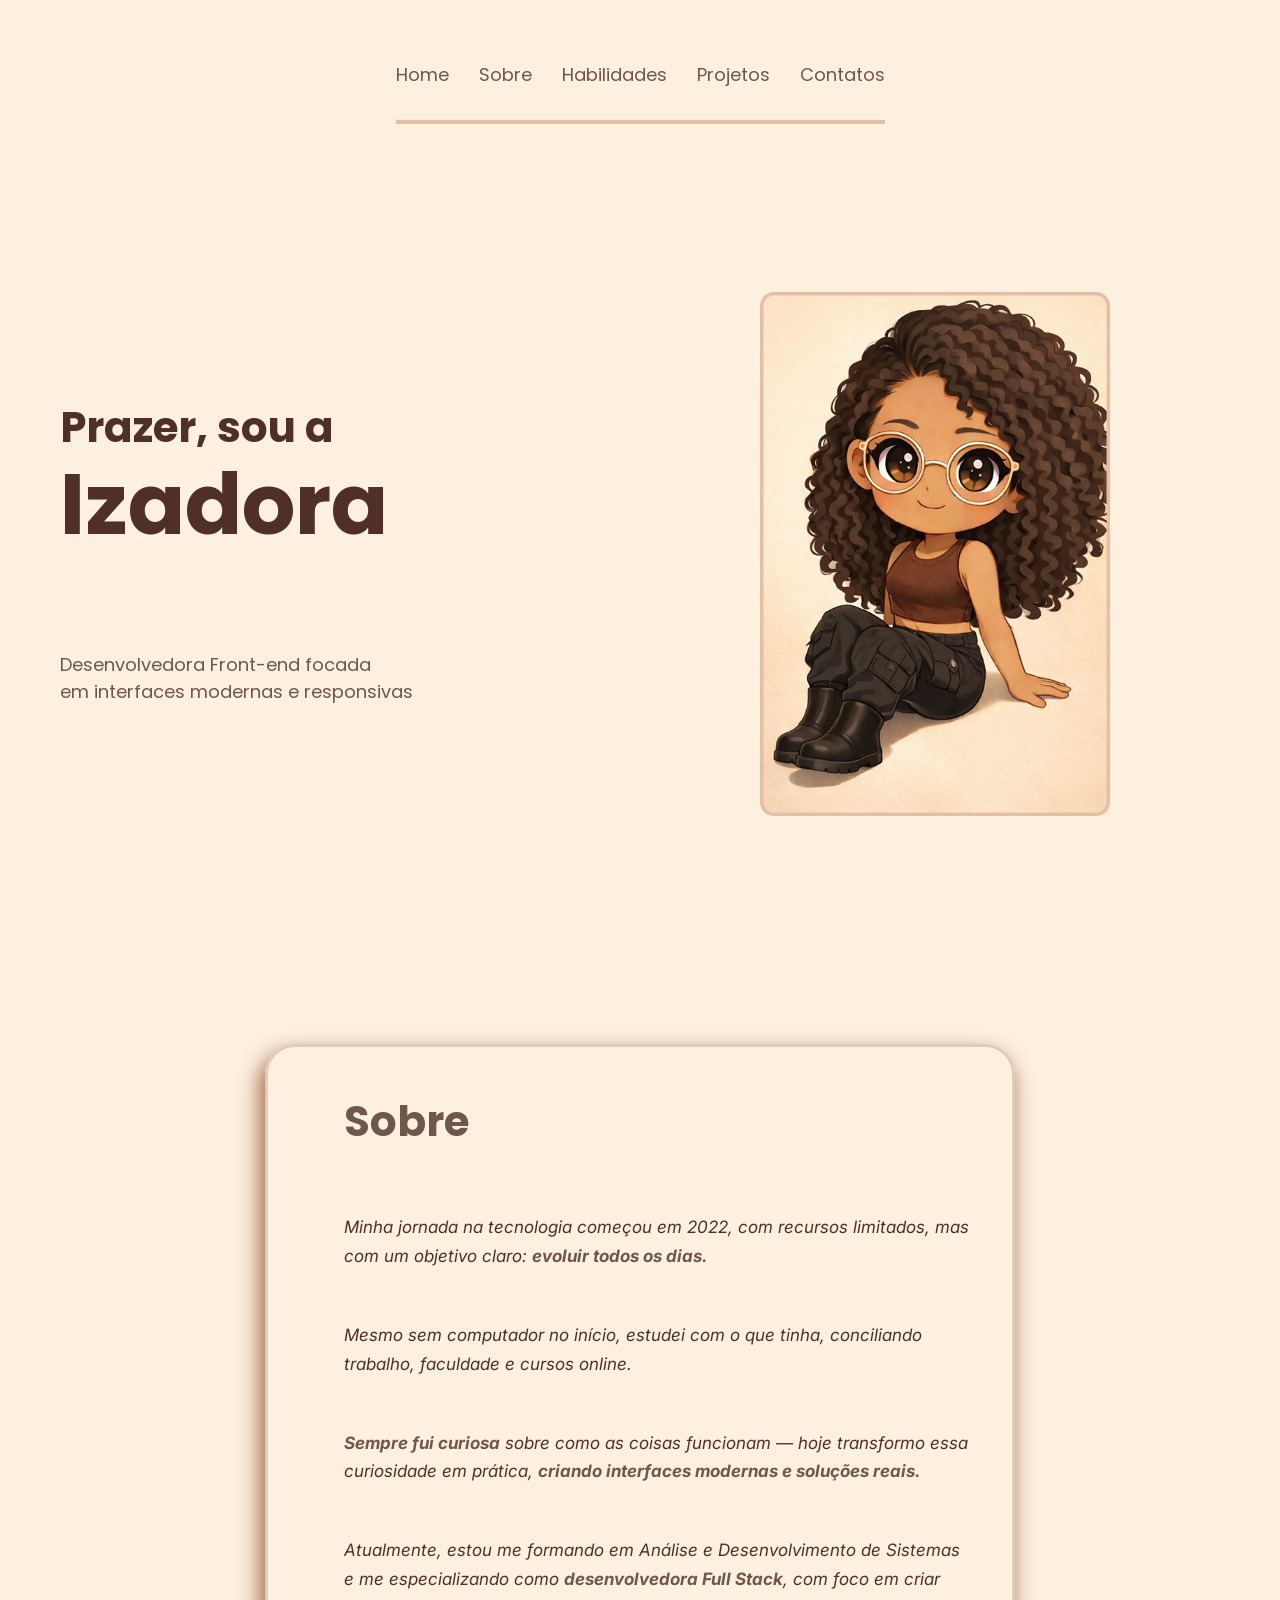
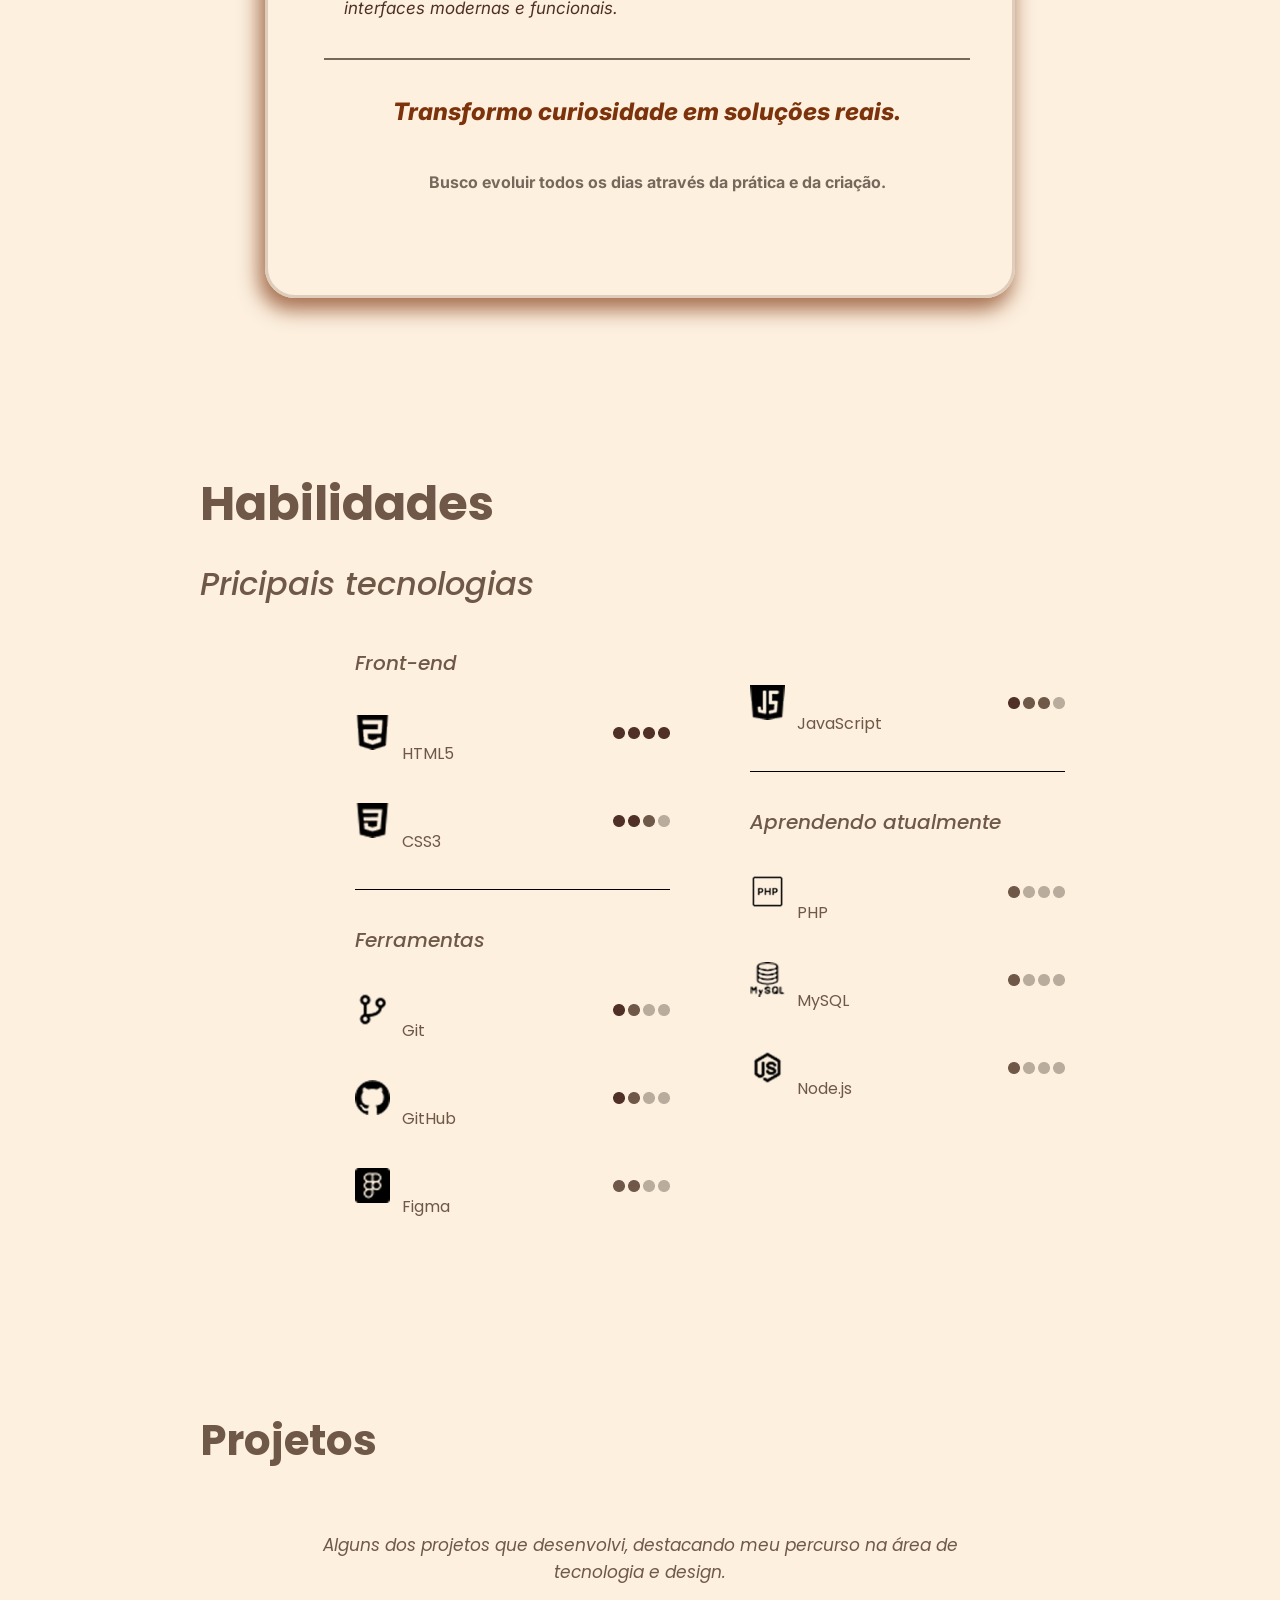
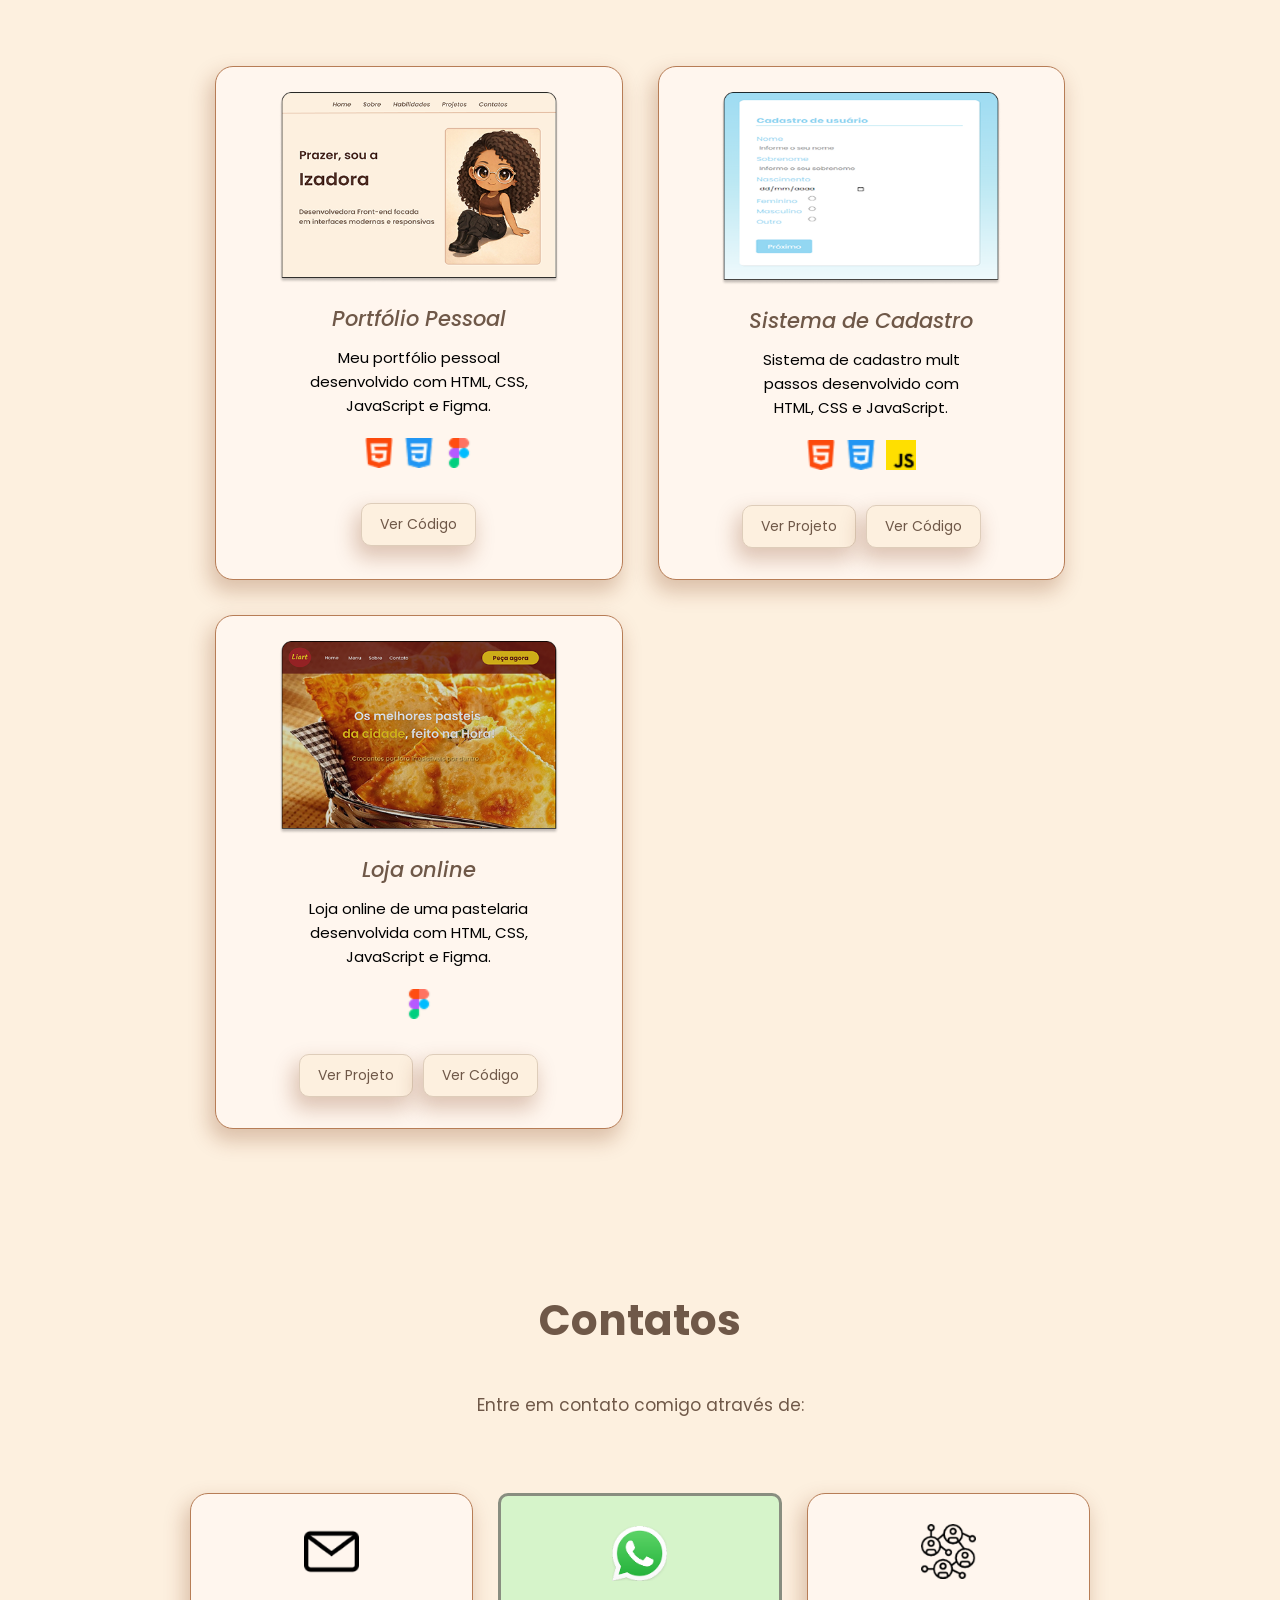
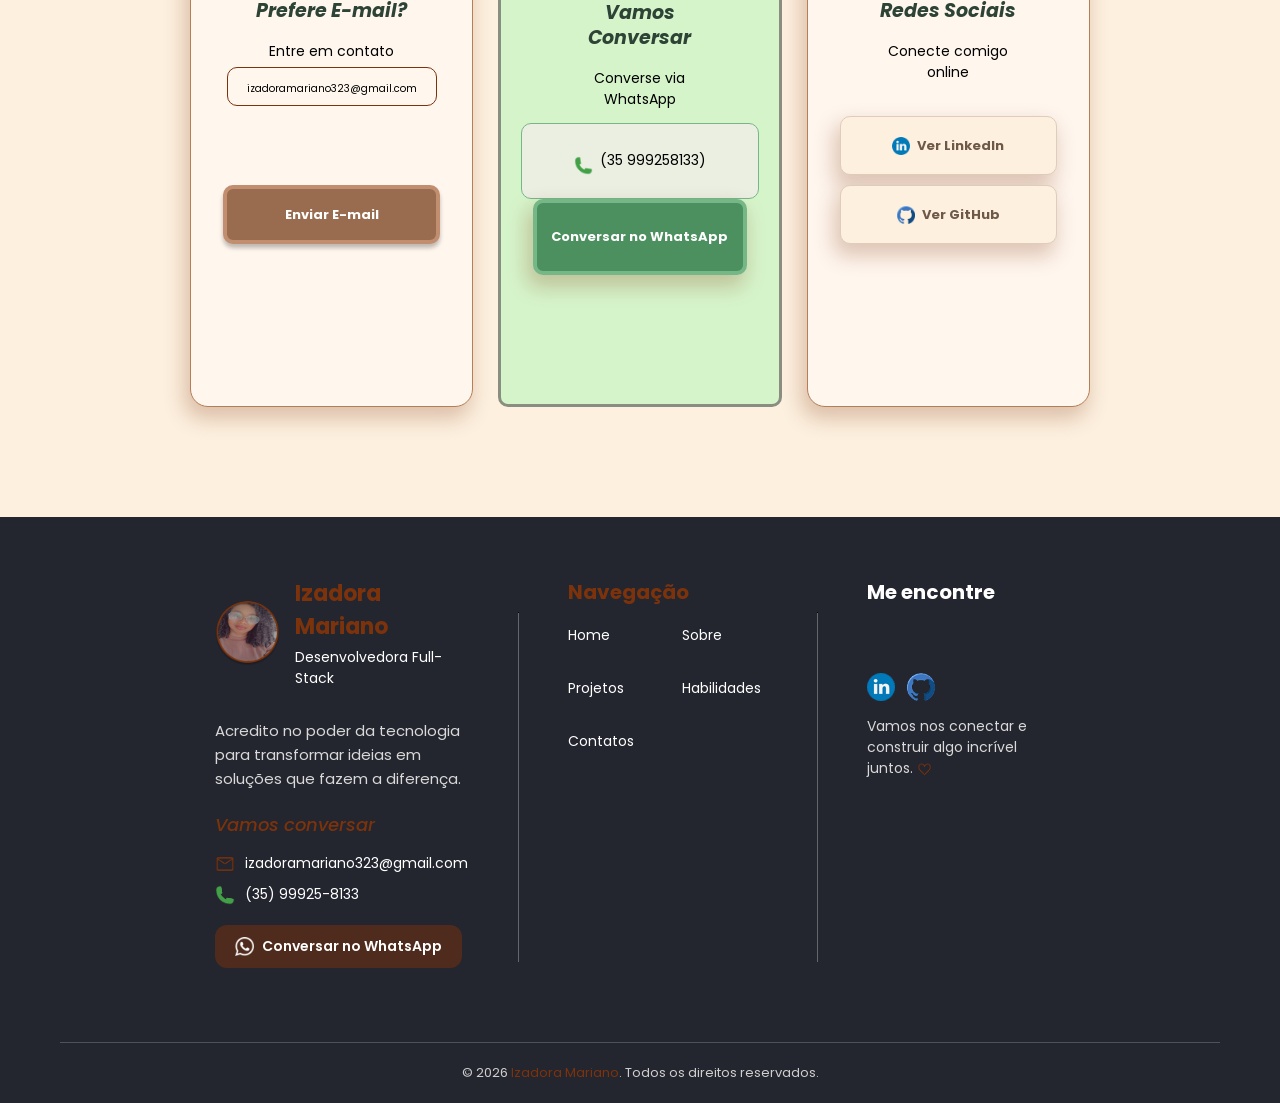
==== commit 468594a0: "Alterações finais" ====
--- a/index.html
+++ b/index.html
@@ -238,9 +238,7 @@
                     </div>
 
                     <div class="botoes">
-
-                        <button>Ver Projeto</button>
-                        <button>Ver Código</button>
+                        <button id="portifolio">Ver Código</button>
 
                     </div>
 
@@ -275,8 +273,8 @@
 
                     <div class="botoes">
 
-                        <button>Ver Projeto</button>
-                        <button>Ver Código</button>
+                        <button id="sistem">Ver Projeto</button>
+                        <button id="sistemCod">Ver Código</button>
 
                     </div>
 
@@ -309,8 +307,8 @@
 
                     <div class="botoes">
 
-                        <button>Ver Projeto</button>
-                        <button>Ver Código</button>
+                        <button id="prototipo">Ver Projeto</button>
+                        <button id="prototipoCod">Ver Código</button>
 
                     </div>
 
--- a/estilos/contato.css
+++ b/estilos/contato.css
@@ -182,7 +182,7 @@
 }
 
 .chamada > p {
-    margin-bottom: 80px;
+    margin: auto 0;
     font-size: 24px;
 }
 
@@ -370,7 +370,7 @@
     }
 
     .chamada > p {
-        margin-top: 90px;
+        margin: auto 0;
         font-size: 14px;
     }
 
@@ -449,10 +449,7 @@
 }
 
 
-/* =========================================================
-   MOBILE
-   ATÉ 760px
-   ========================================================= */
+
 
 @media (max-width: 760px) {
 
@@ -474,7 +471,7 @@
     }
 
 
-    /* Cards */
+
 
     .box-cont {
         display: flex;
@@ -494,7 +491,6 @@
     }
 
 
-    /* Conteúdo */
 
     .cont-conteudo > img {
         display: block;
@@ -519,7 +515,7 @@
     }
 
 
-    /* E-mail */
+
 
     #e-mail {
         width: calc(100% - 40px);
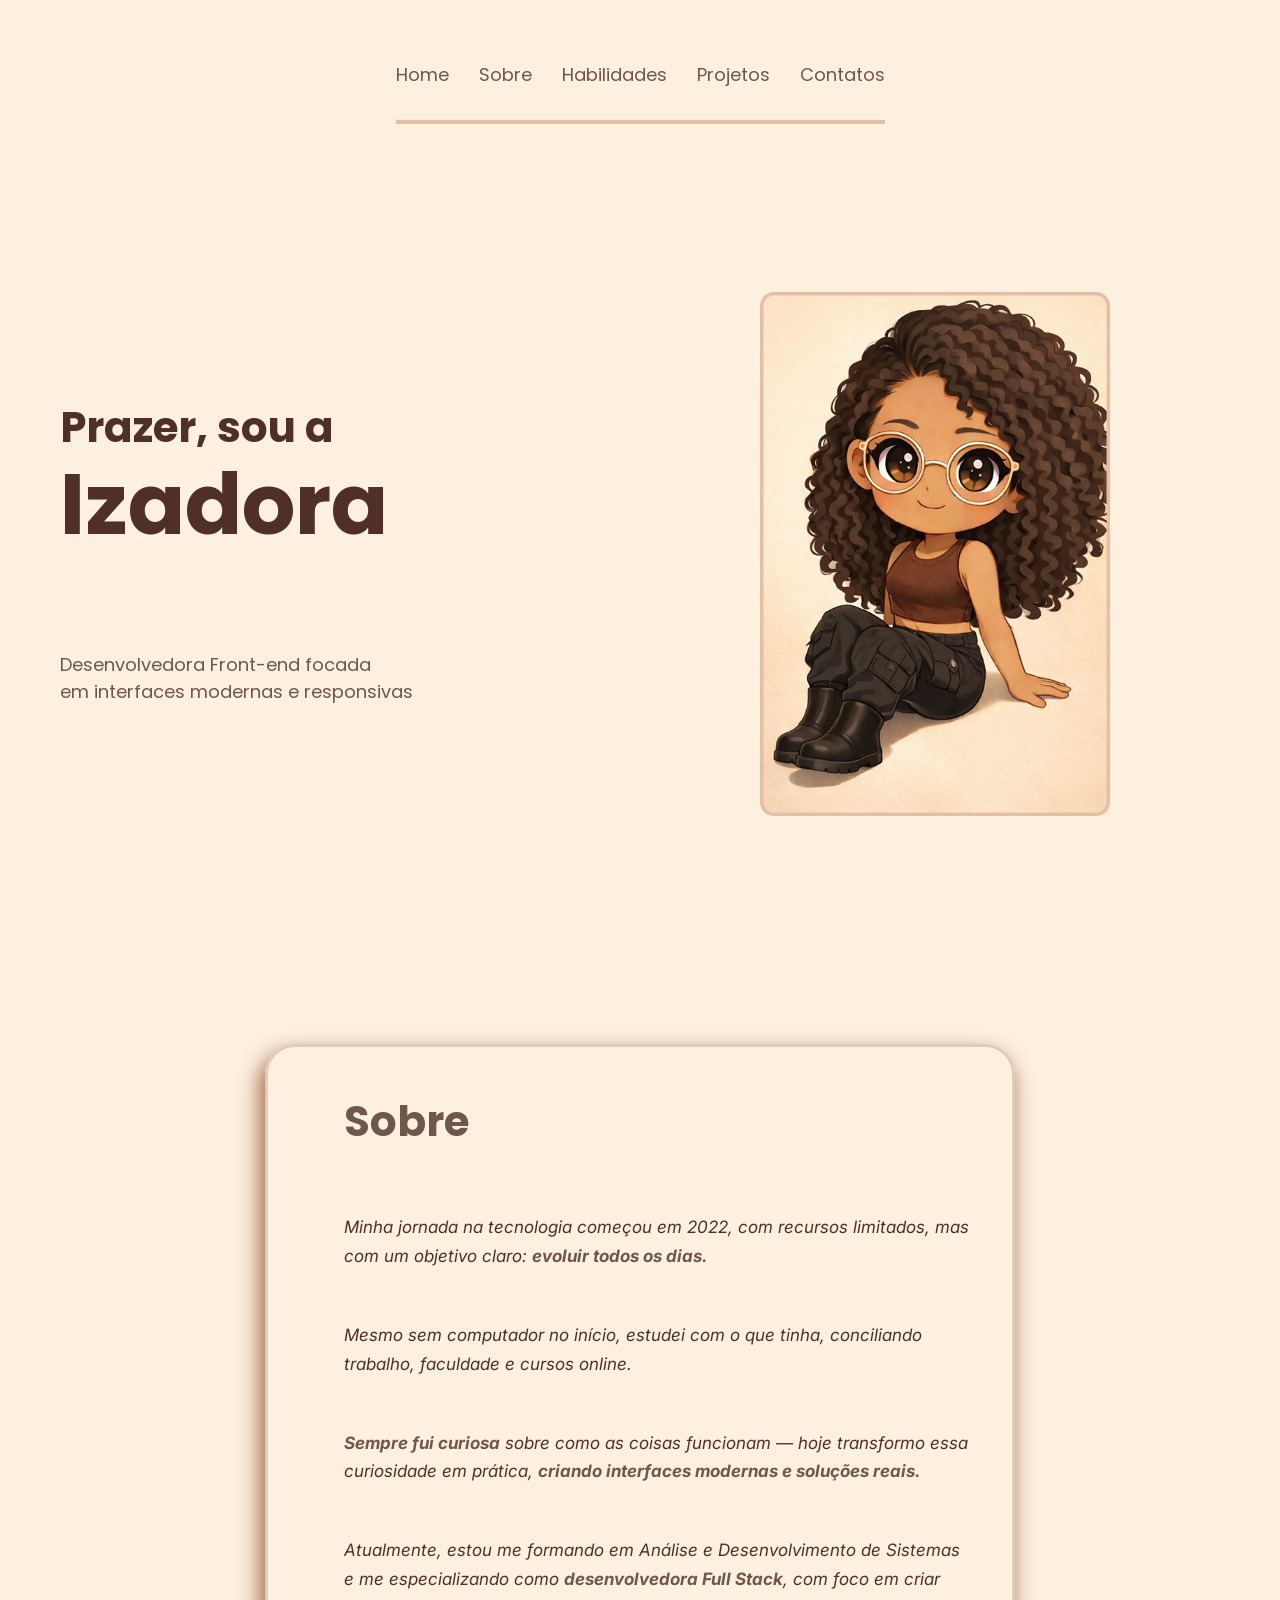
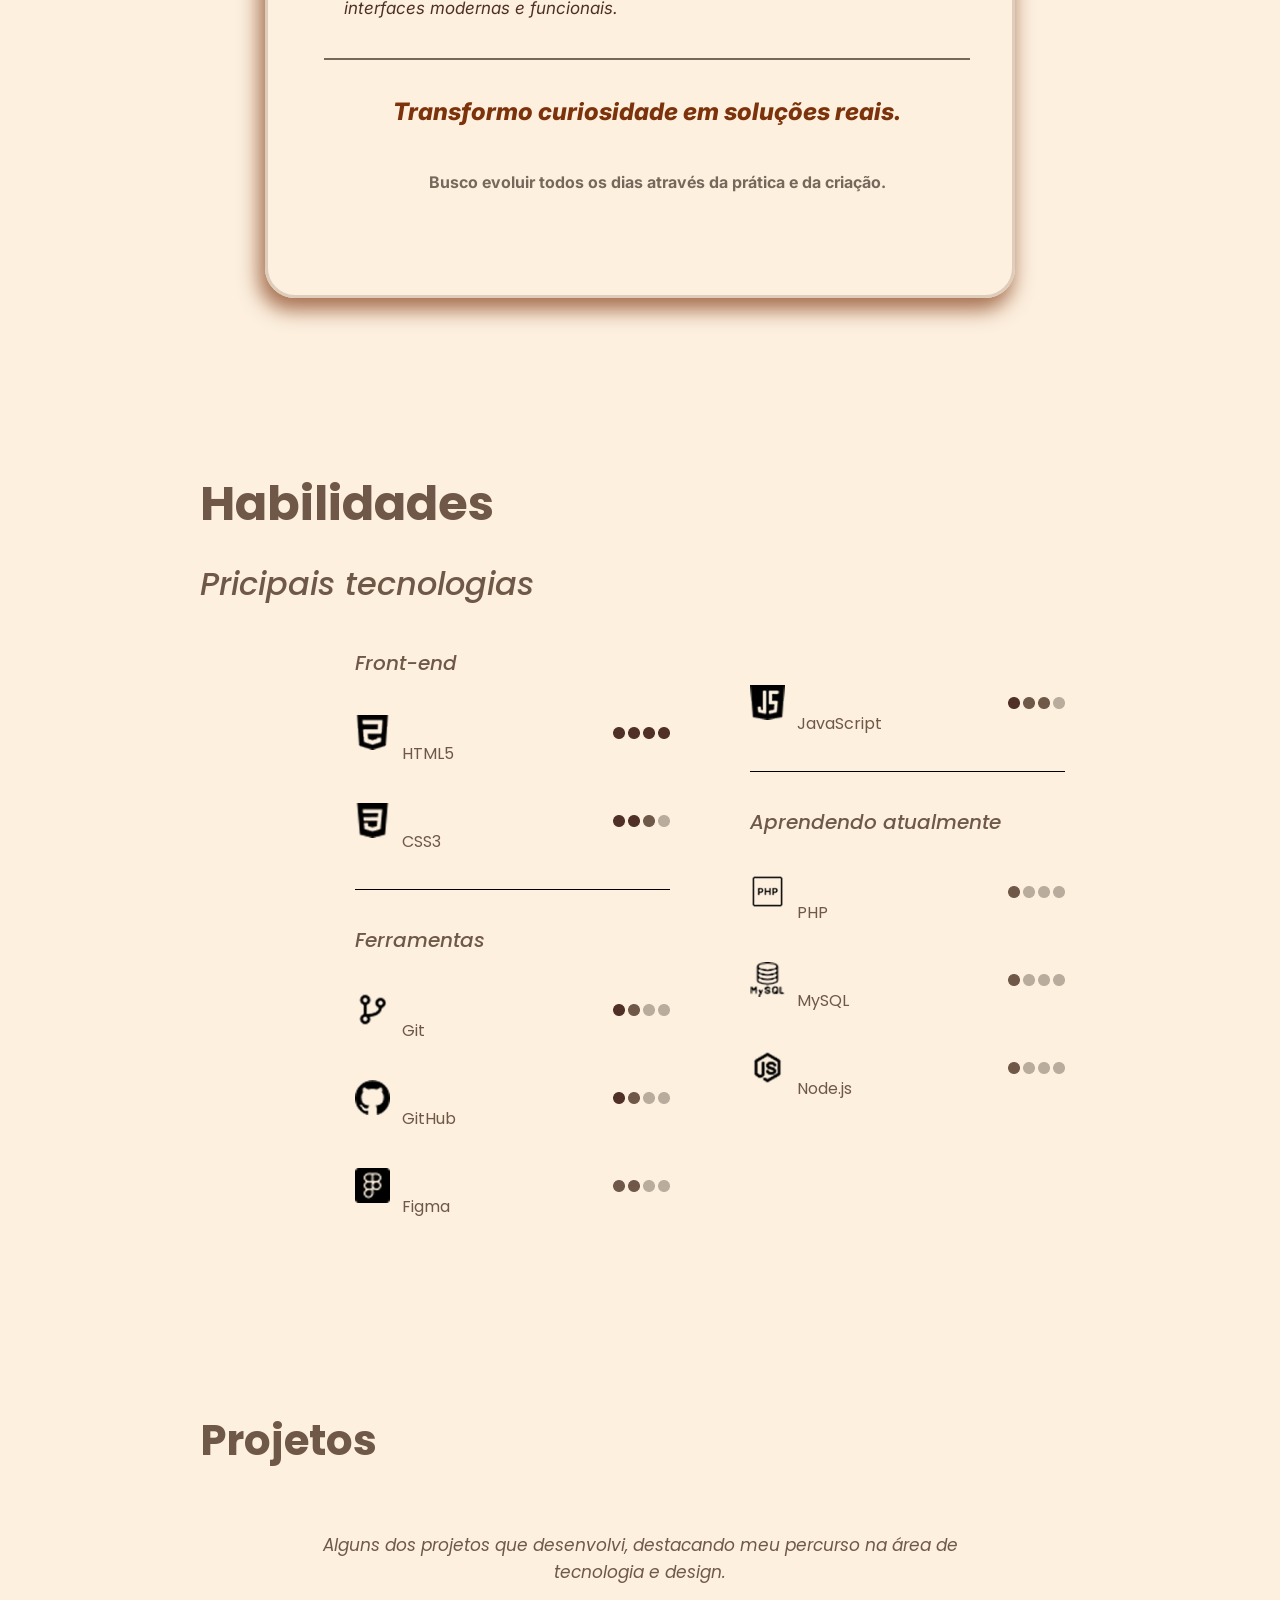
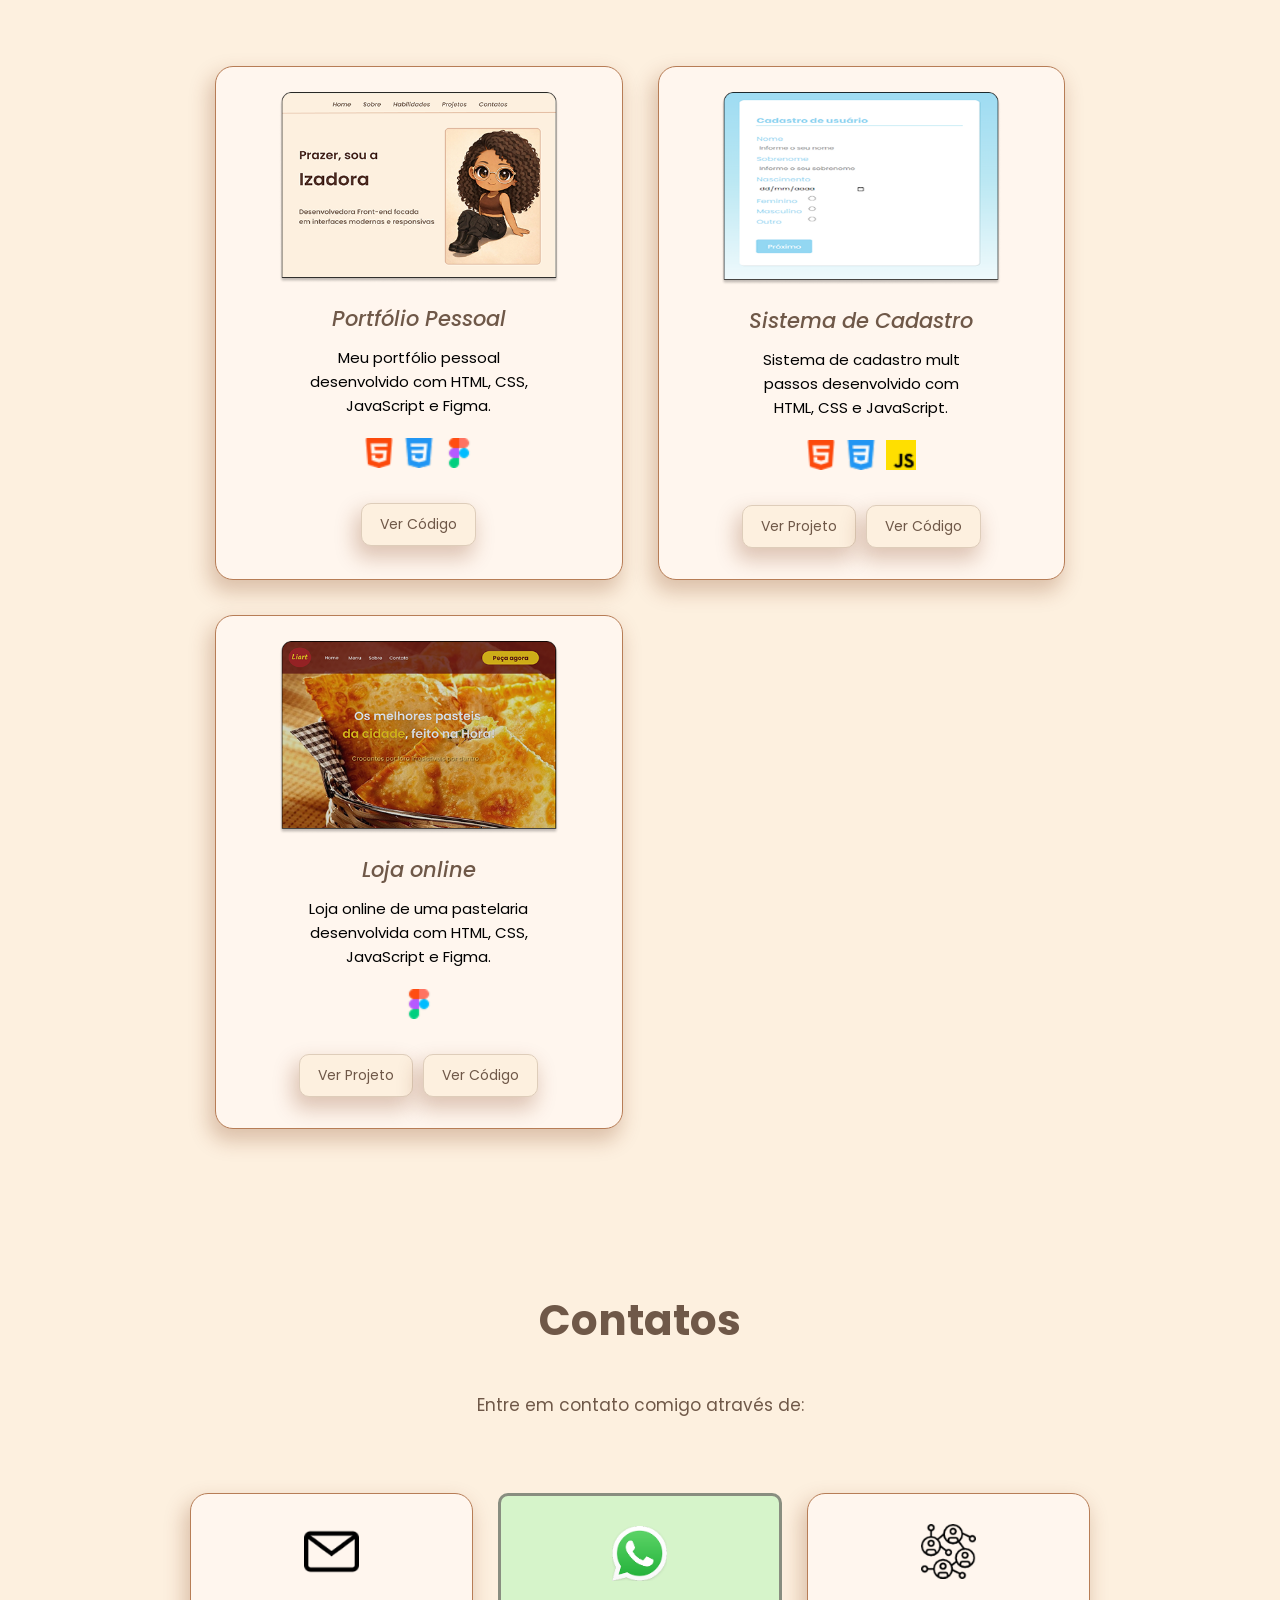
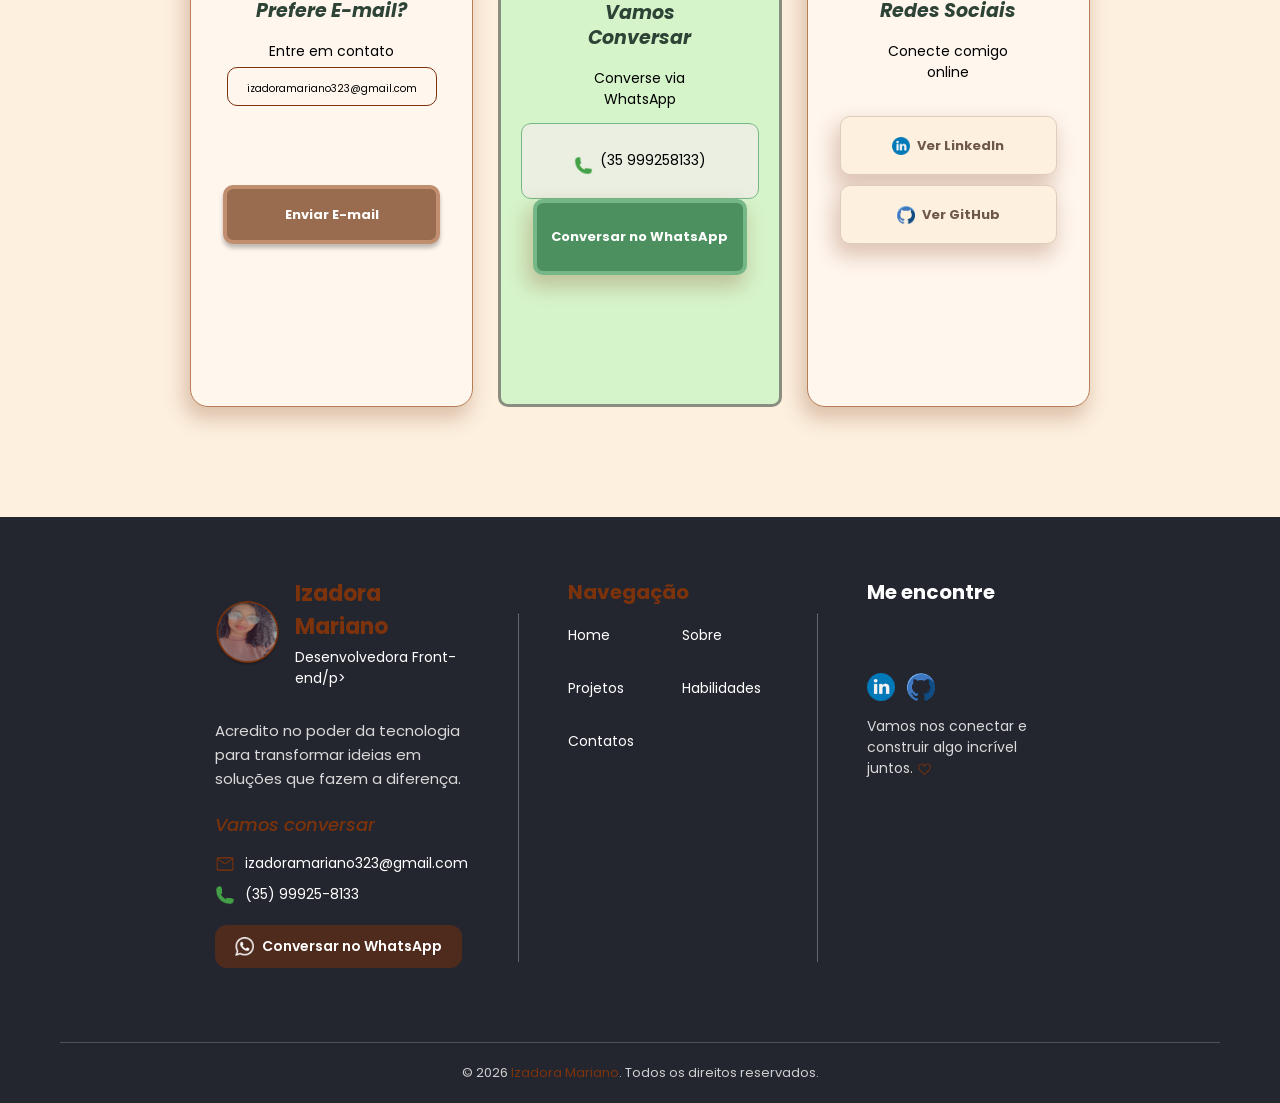
==== commit 63d67cd2: "Voltando atras" ====
--- a/index.html
+++ b/index.html
@@ -376,7 +376,7 @@
 
                     <div class="apresentacao">
                         <h2>Izadora Mariano</h2>
-                        <p>Desenvolvedora Full-Stack</p>
+                        <p>Desenvolvedora Front-end/p>
                     </div>
 
                 </div>
--- a/estilos/contato.css
+++ b/estilos/contato.css
@@ -613,4 +613,4 @@
         height: 36px;
     }
 }
-```
+
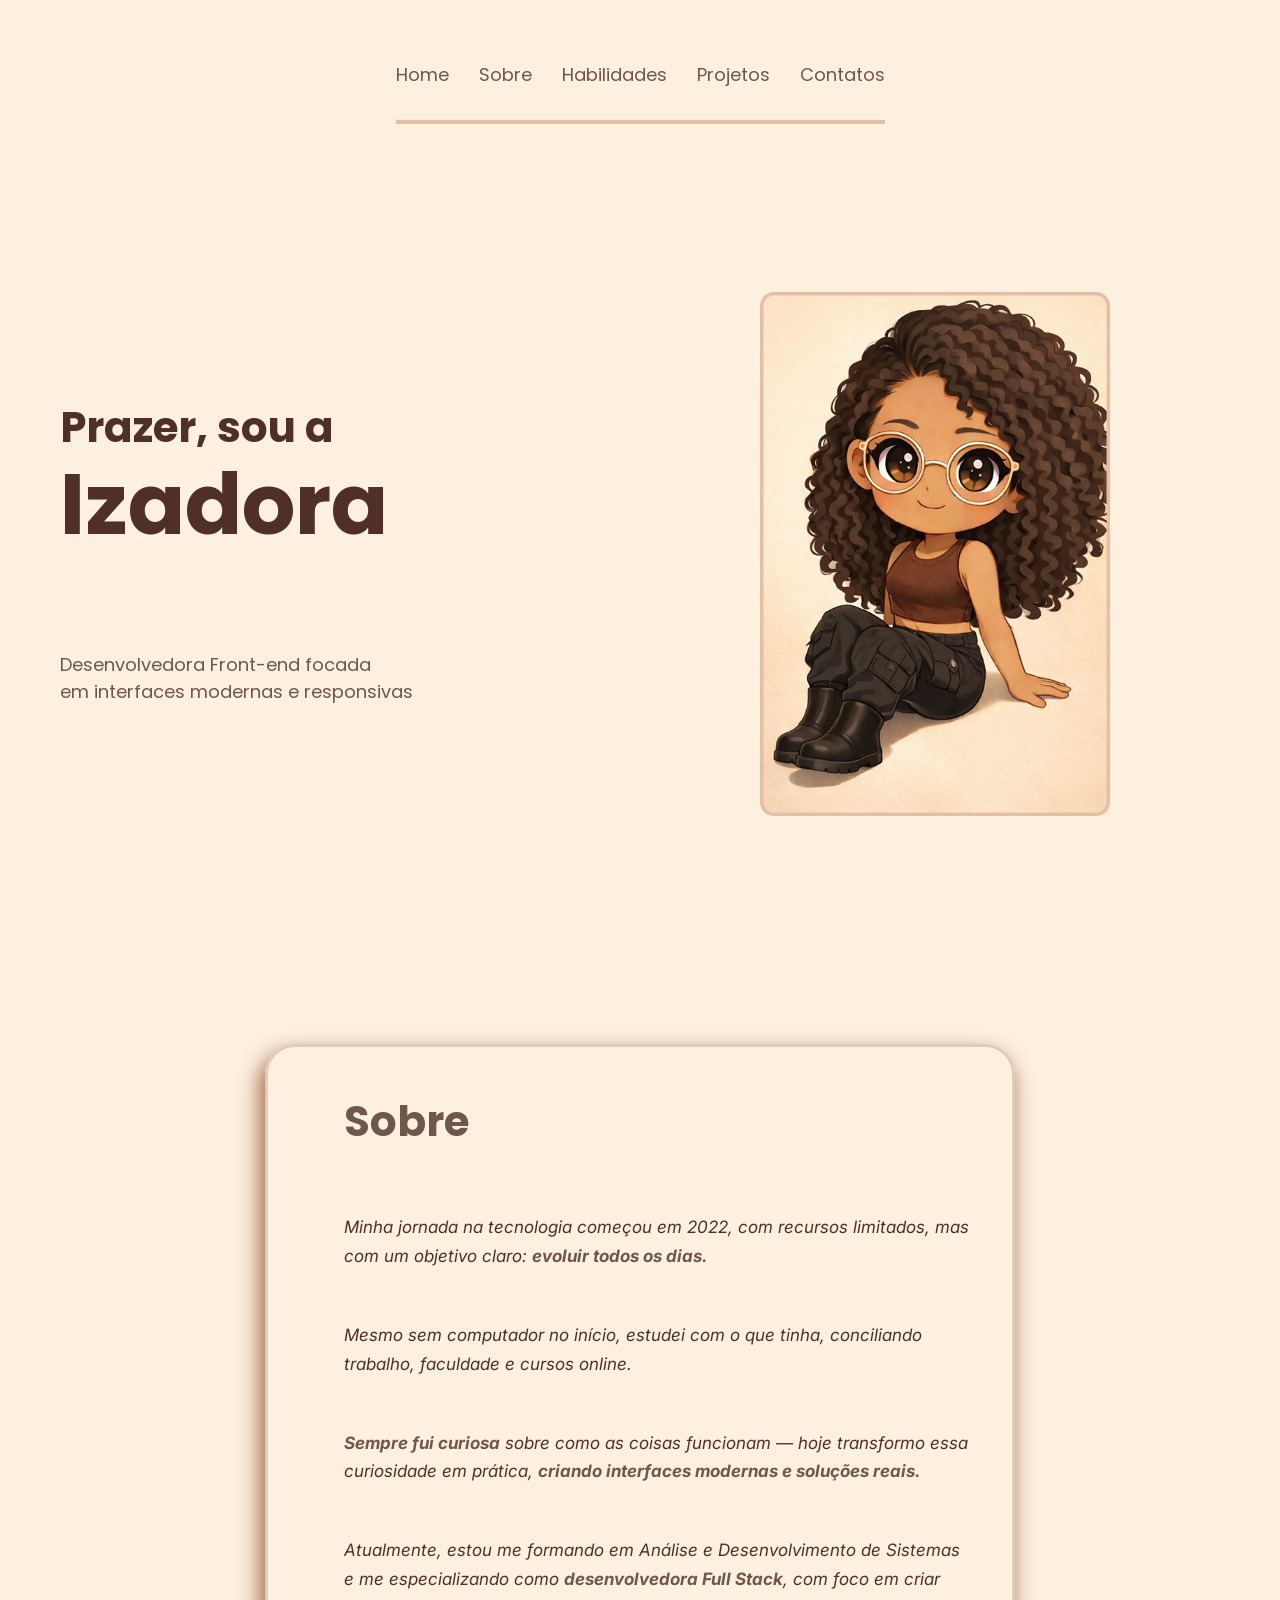
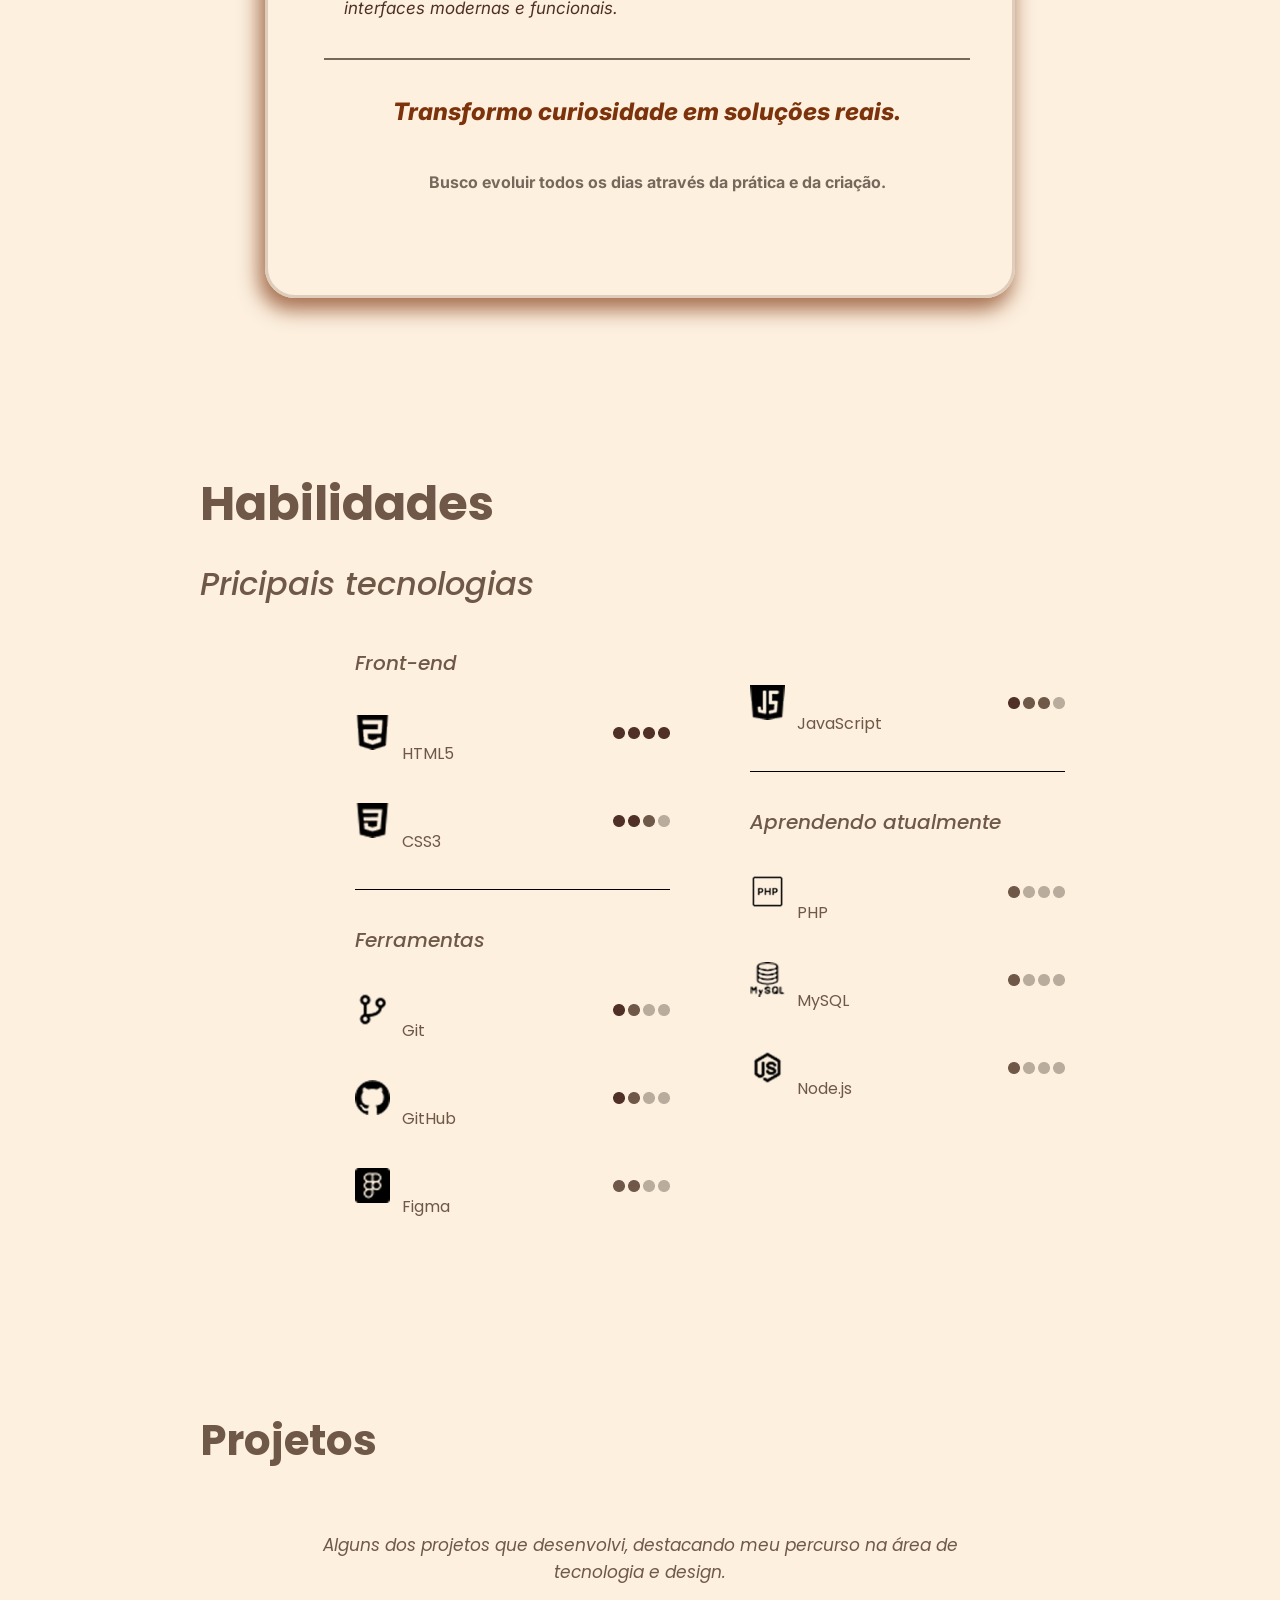
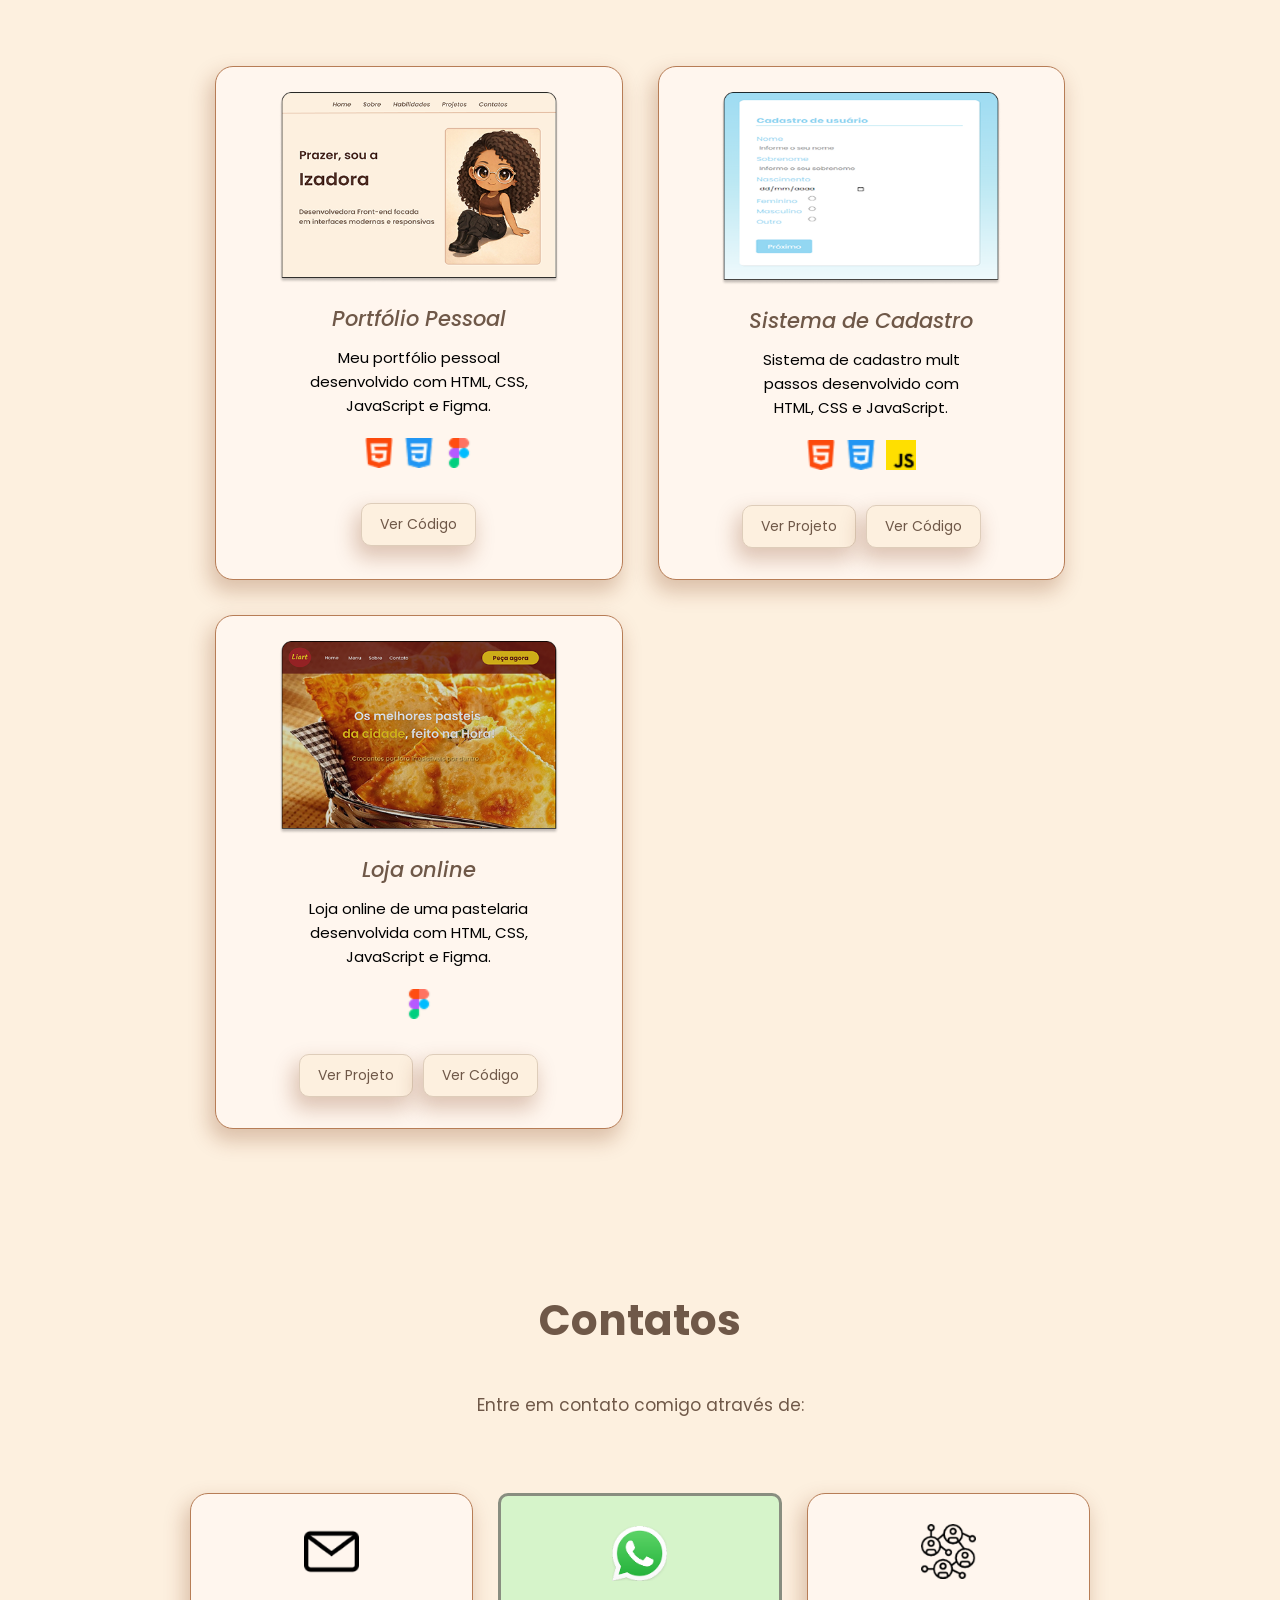
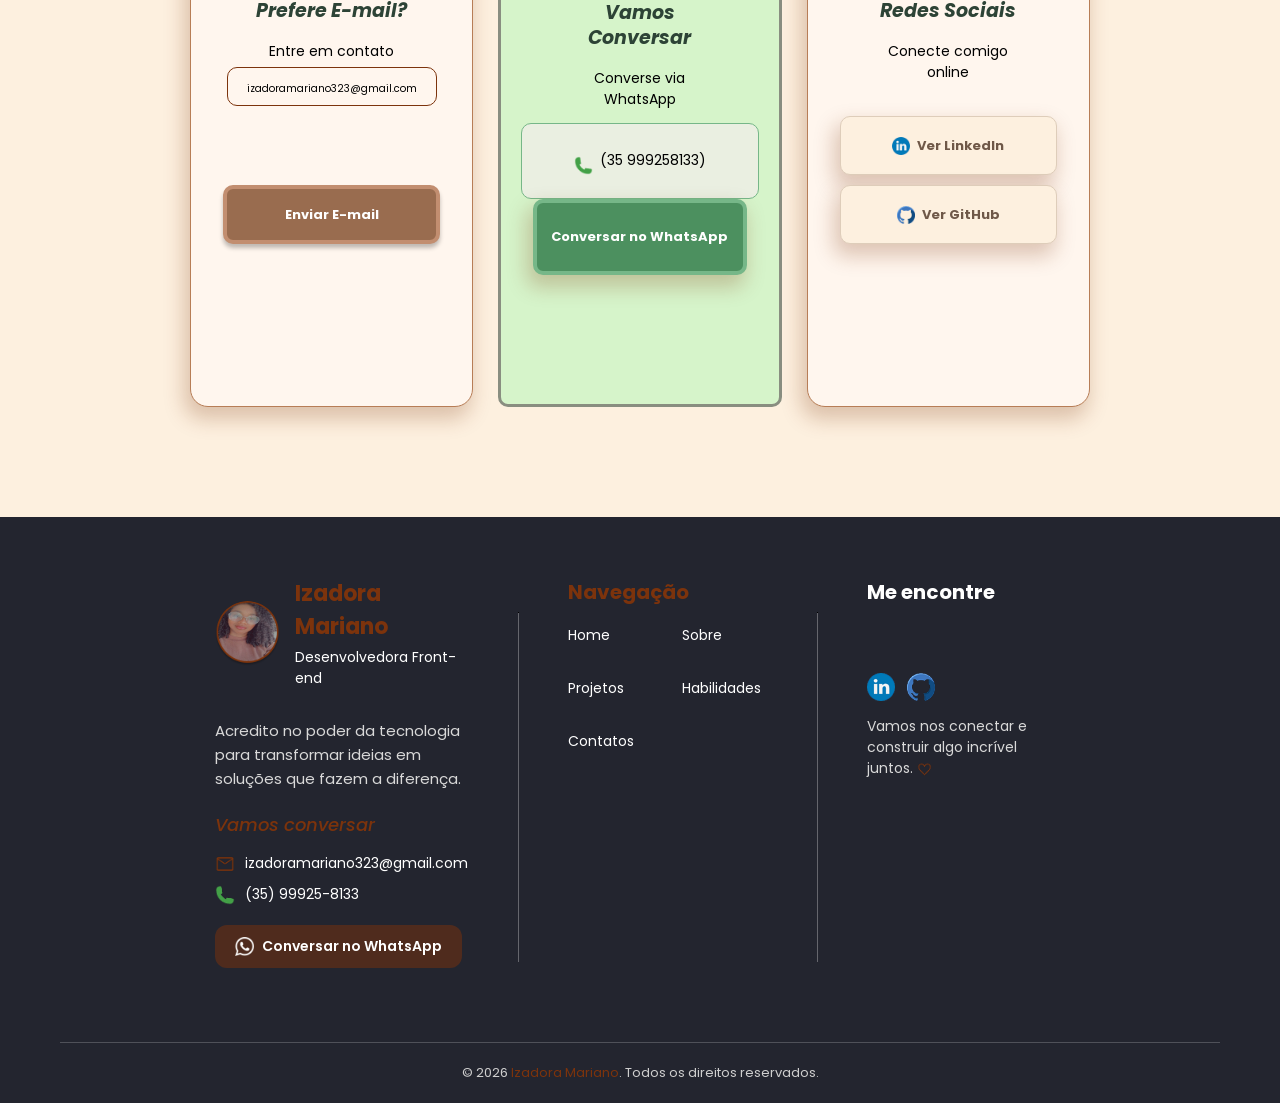
==== commit 4a529ca8: "erro" ====
--- a/index.html
+++ b/index.html
@@ -376,7 +376,7 @@
 
                     <div class="apresentacao">
                         <h2>Izadora Mariano</h2>
-                        <p>Desenvolvedora Front-end/p>
+                        <p>Desenvolvedora Front-end</p>
                     </div>
 
                 </div>
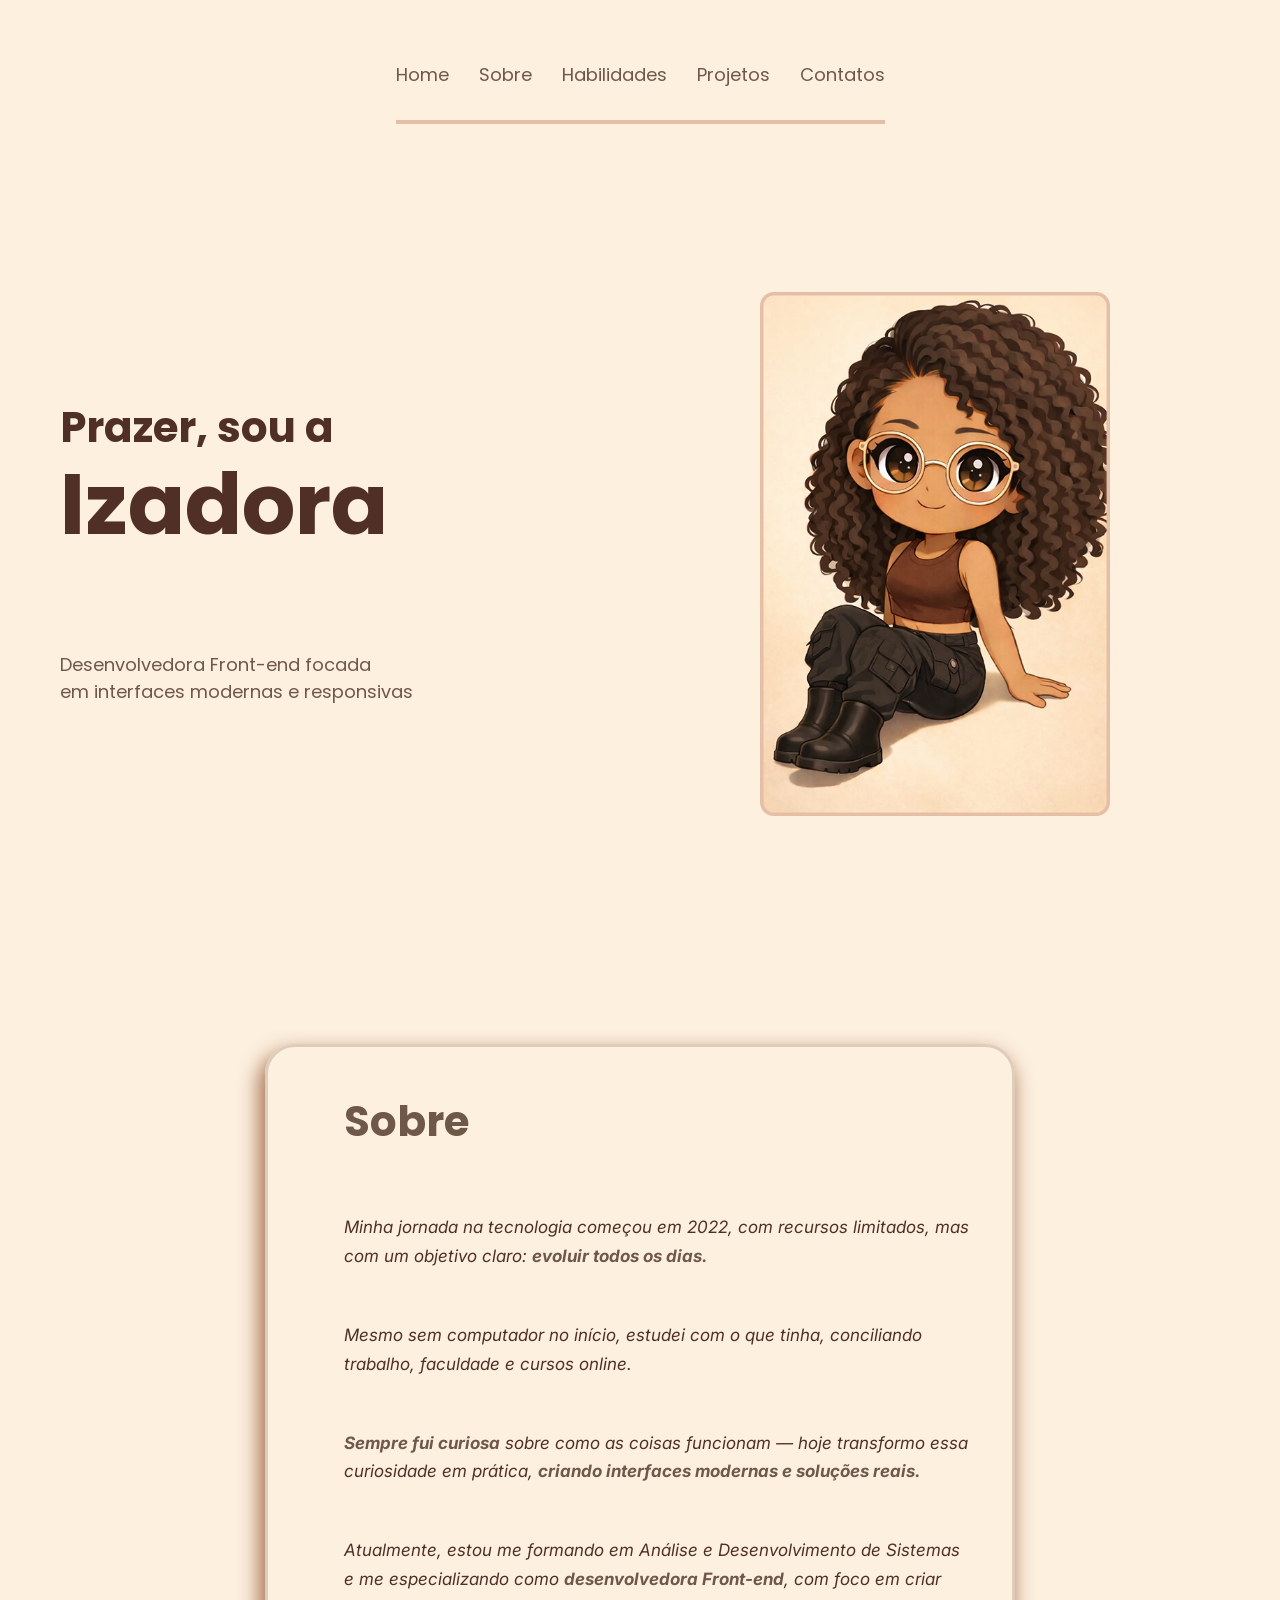
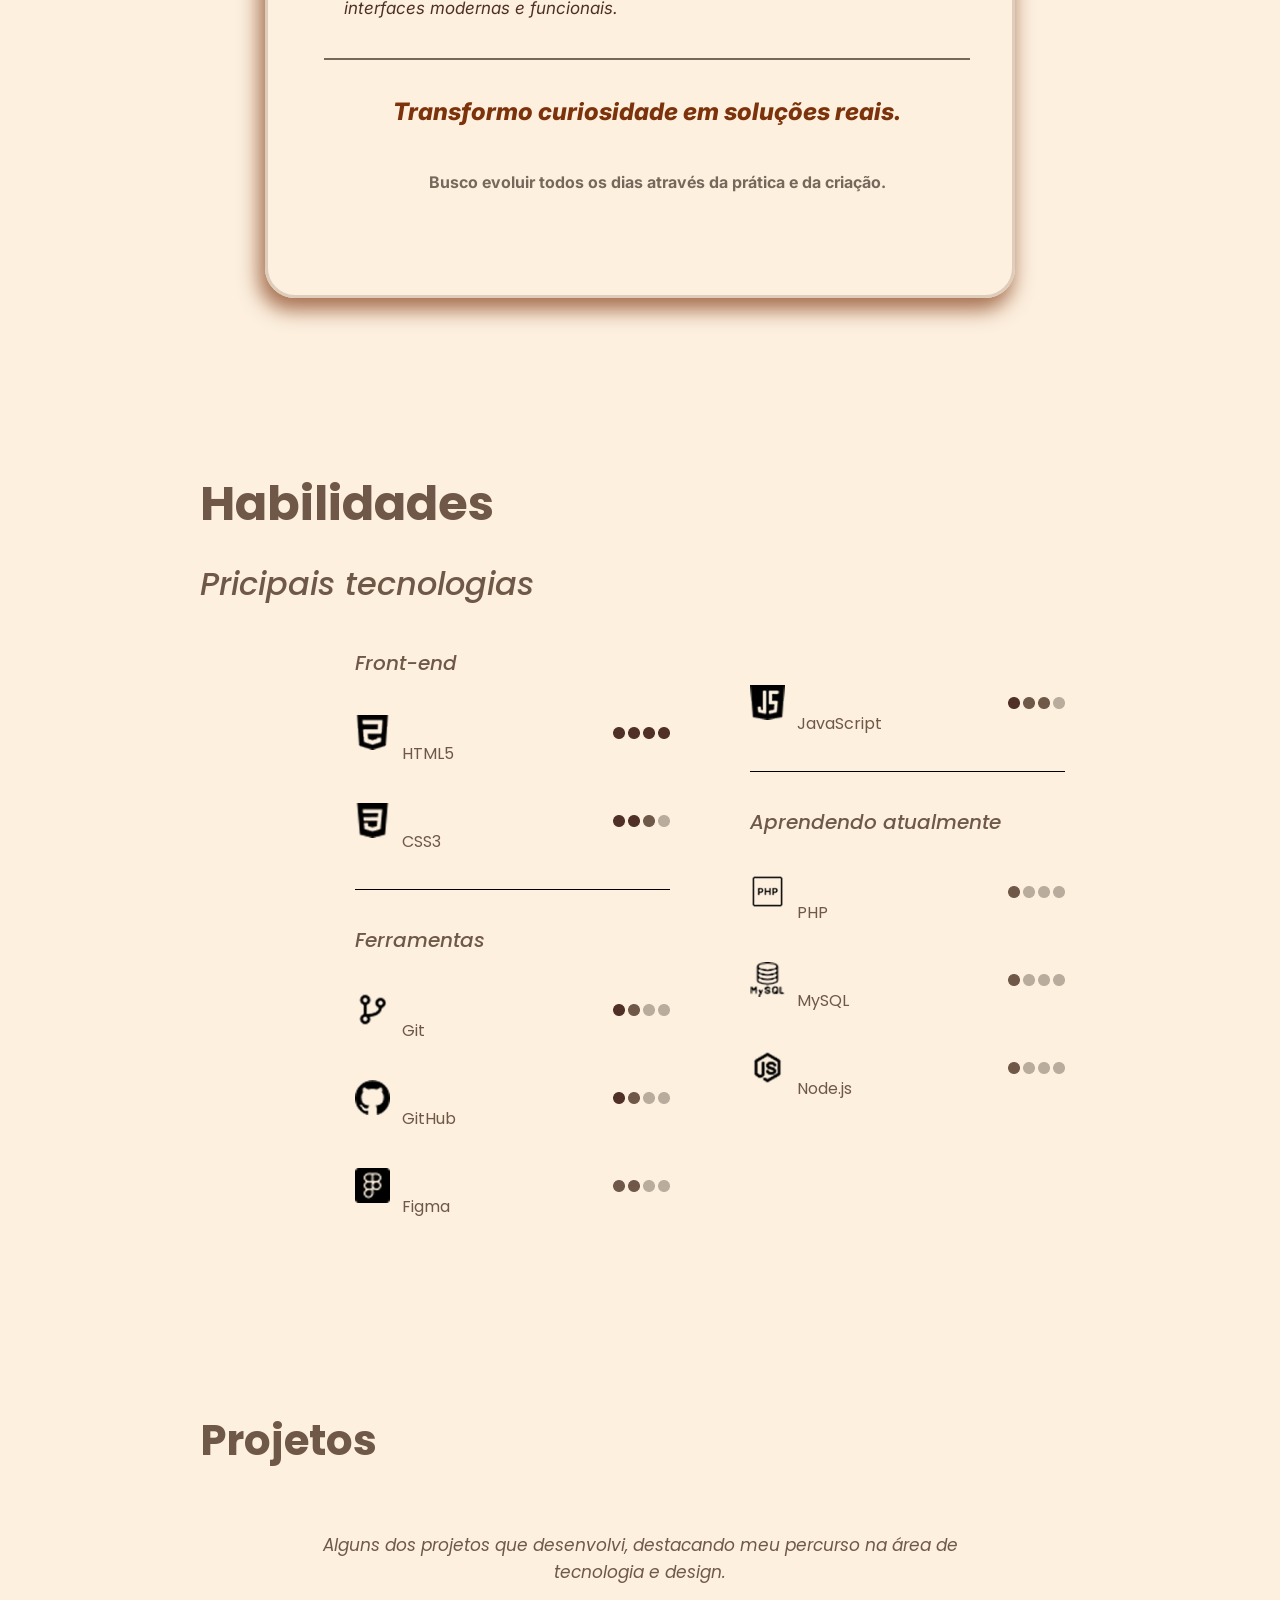
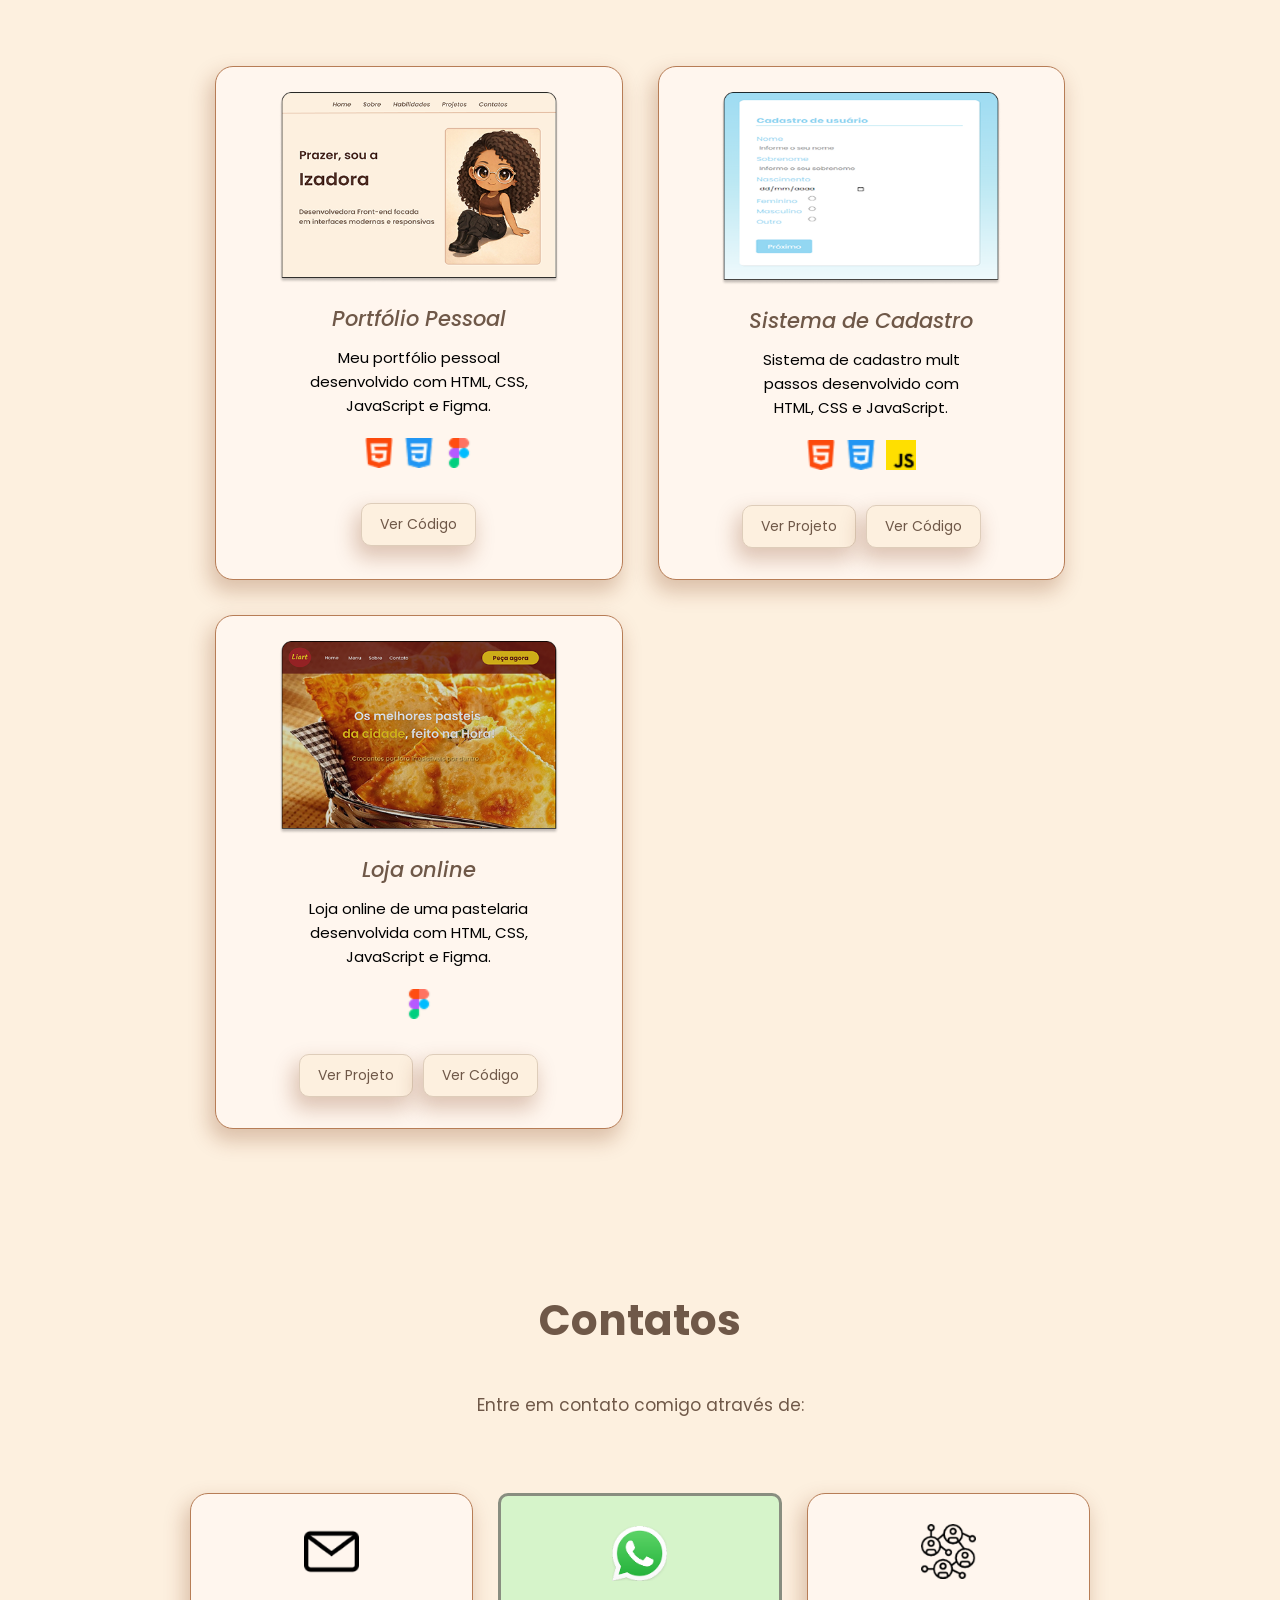
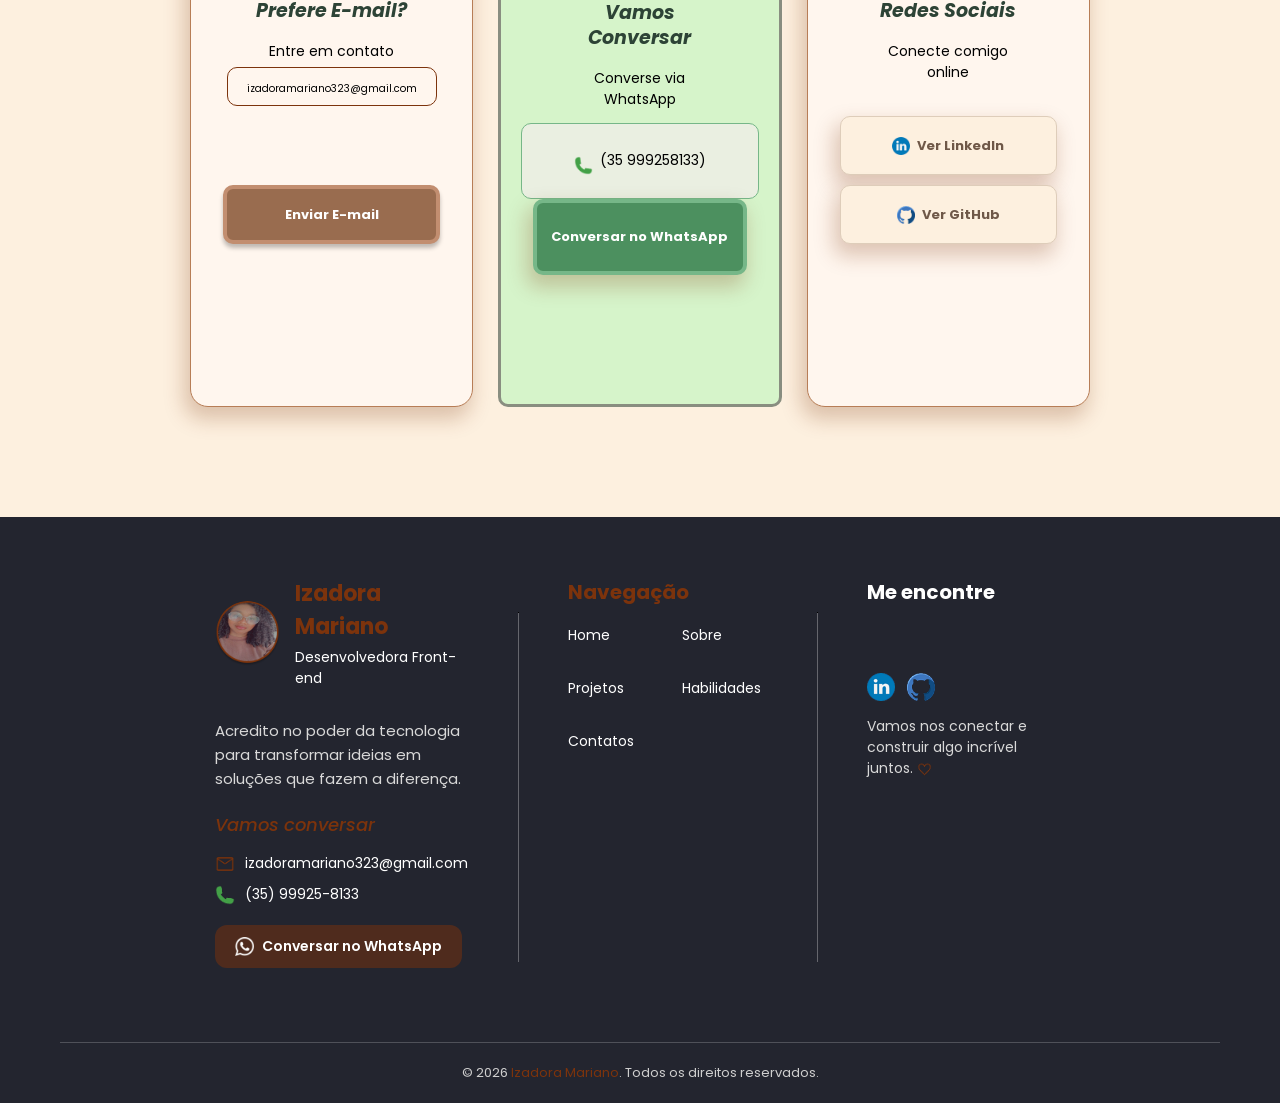
==== commit 88e47bd7: "Arrumando um erro no sobre." ====
--- a/index.html
+++ b/index.html
@@ -71,7 +71,7 @@
                 </span>
             </p>
             <p>Atualmente, estou me formando em Análise e Desenvolvimento de Sistemas e me especializando como
-                <span>desenvolvedora Full Stack</span>, com foco em criar interfaces modernas e funcionais.
+                <span>desenvolvedora Front-end</span>, com foco em criar interfaces modernas e funcionais.
             </p>
             <hr>
             <h3>Transformo curiosidade em soluções reais.</h3>
